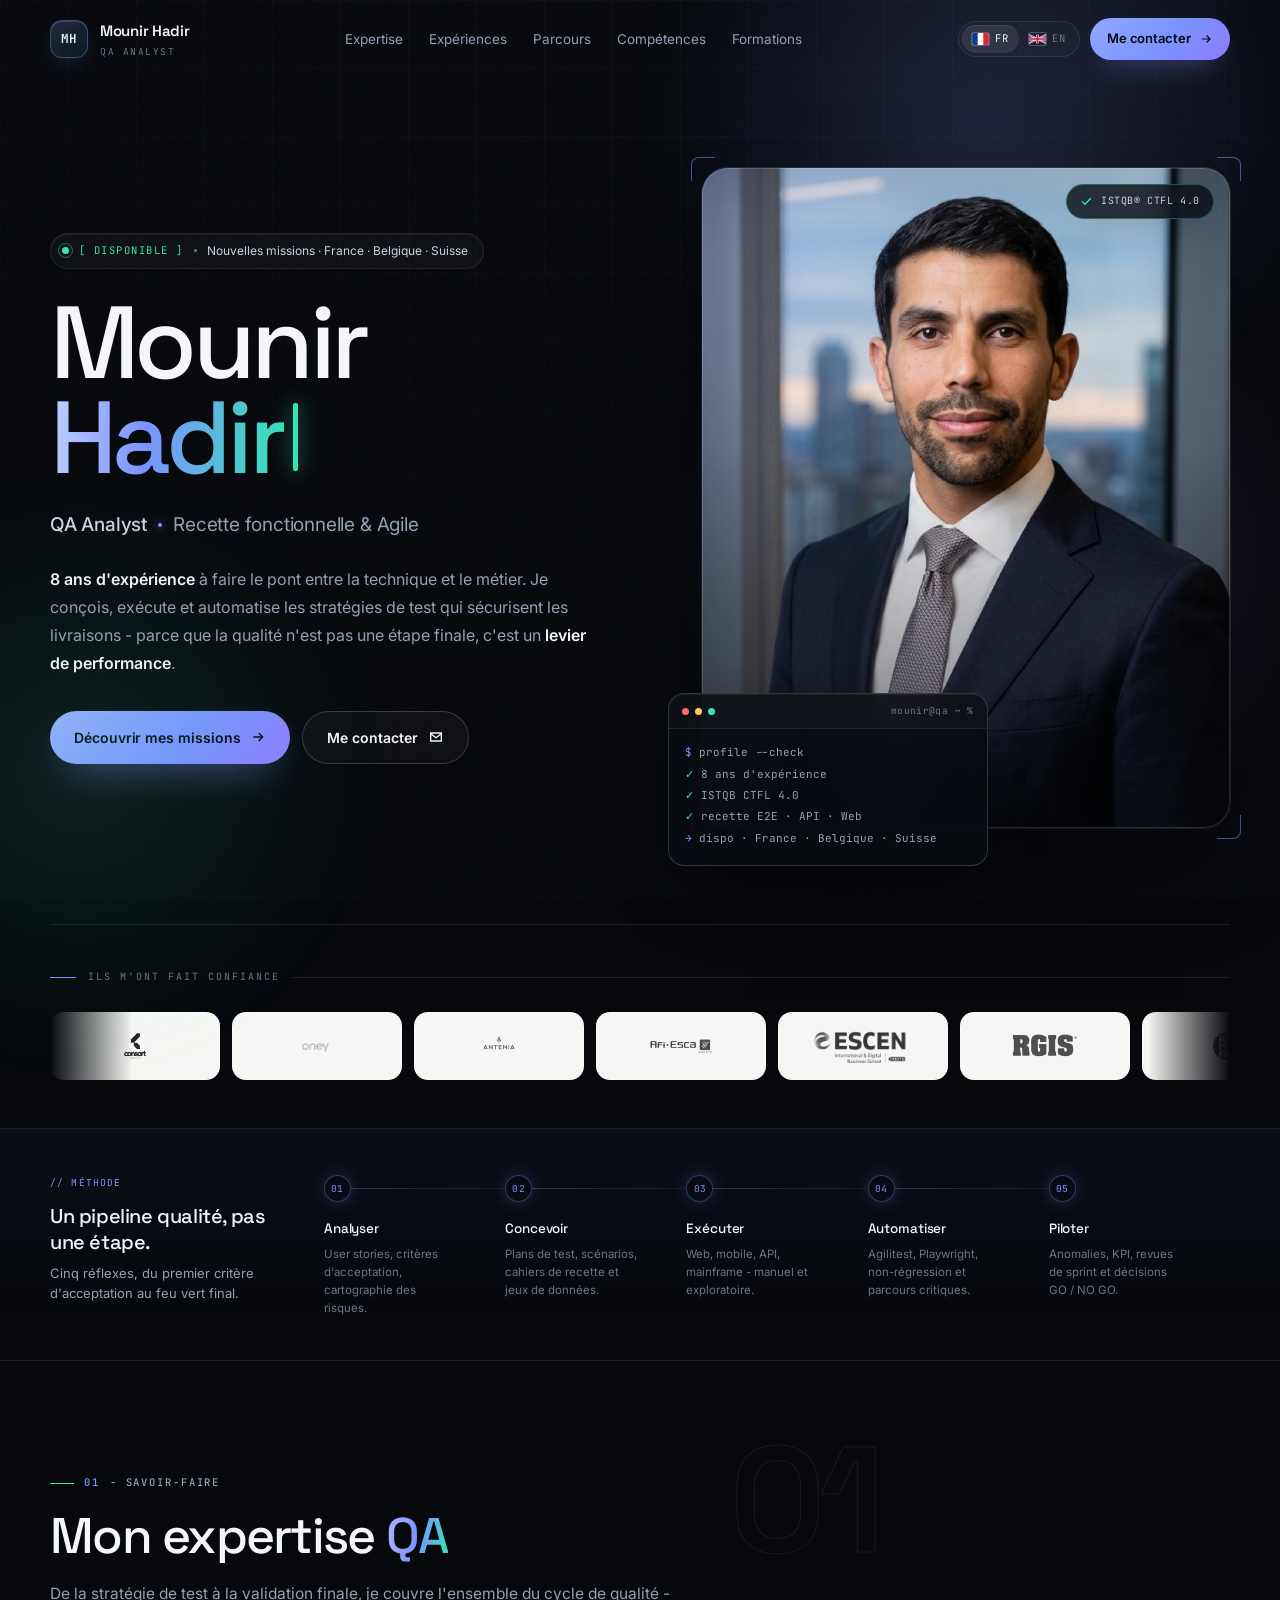
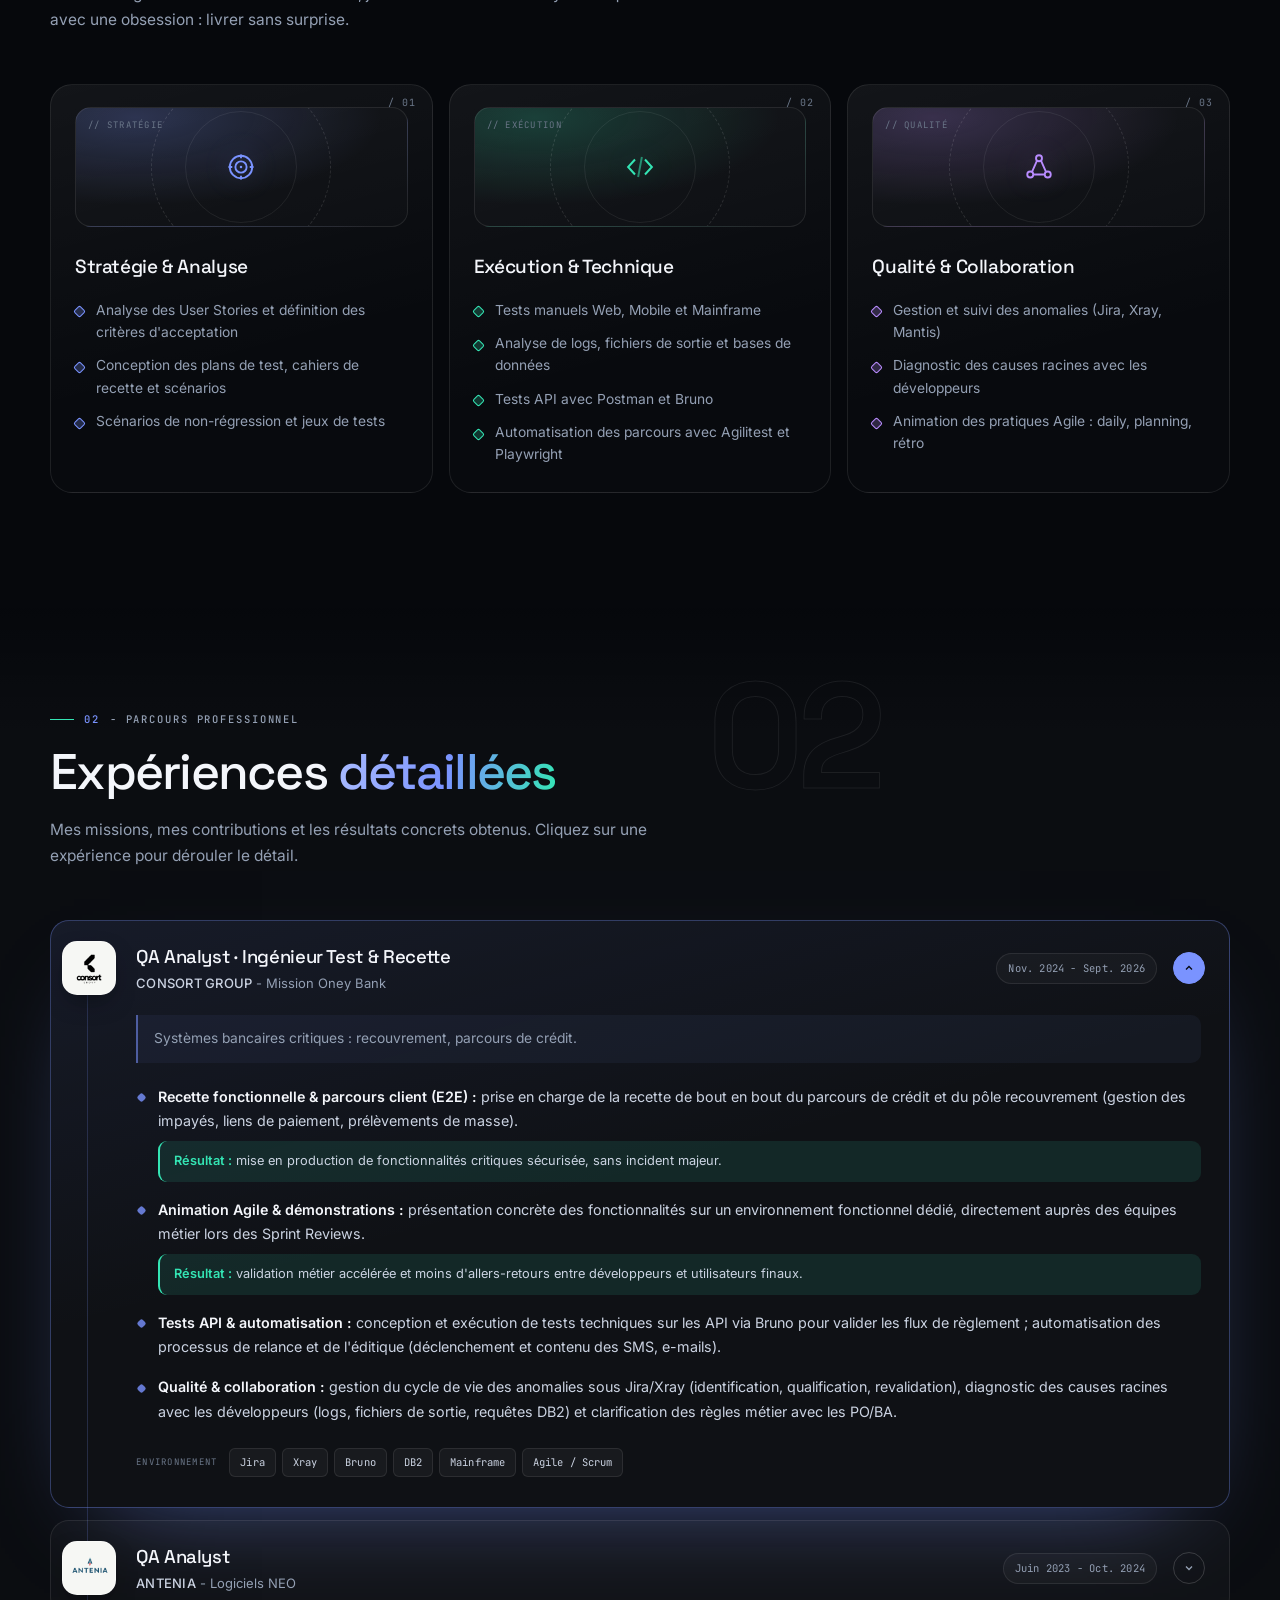
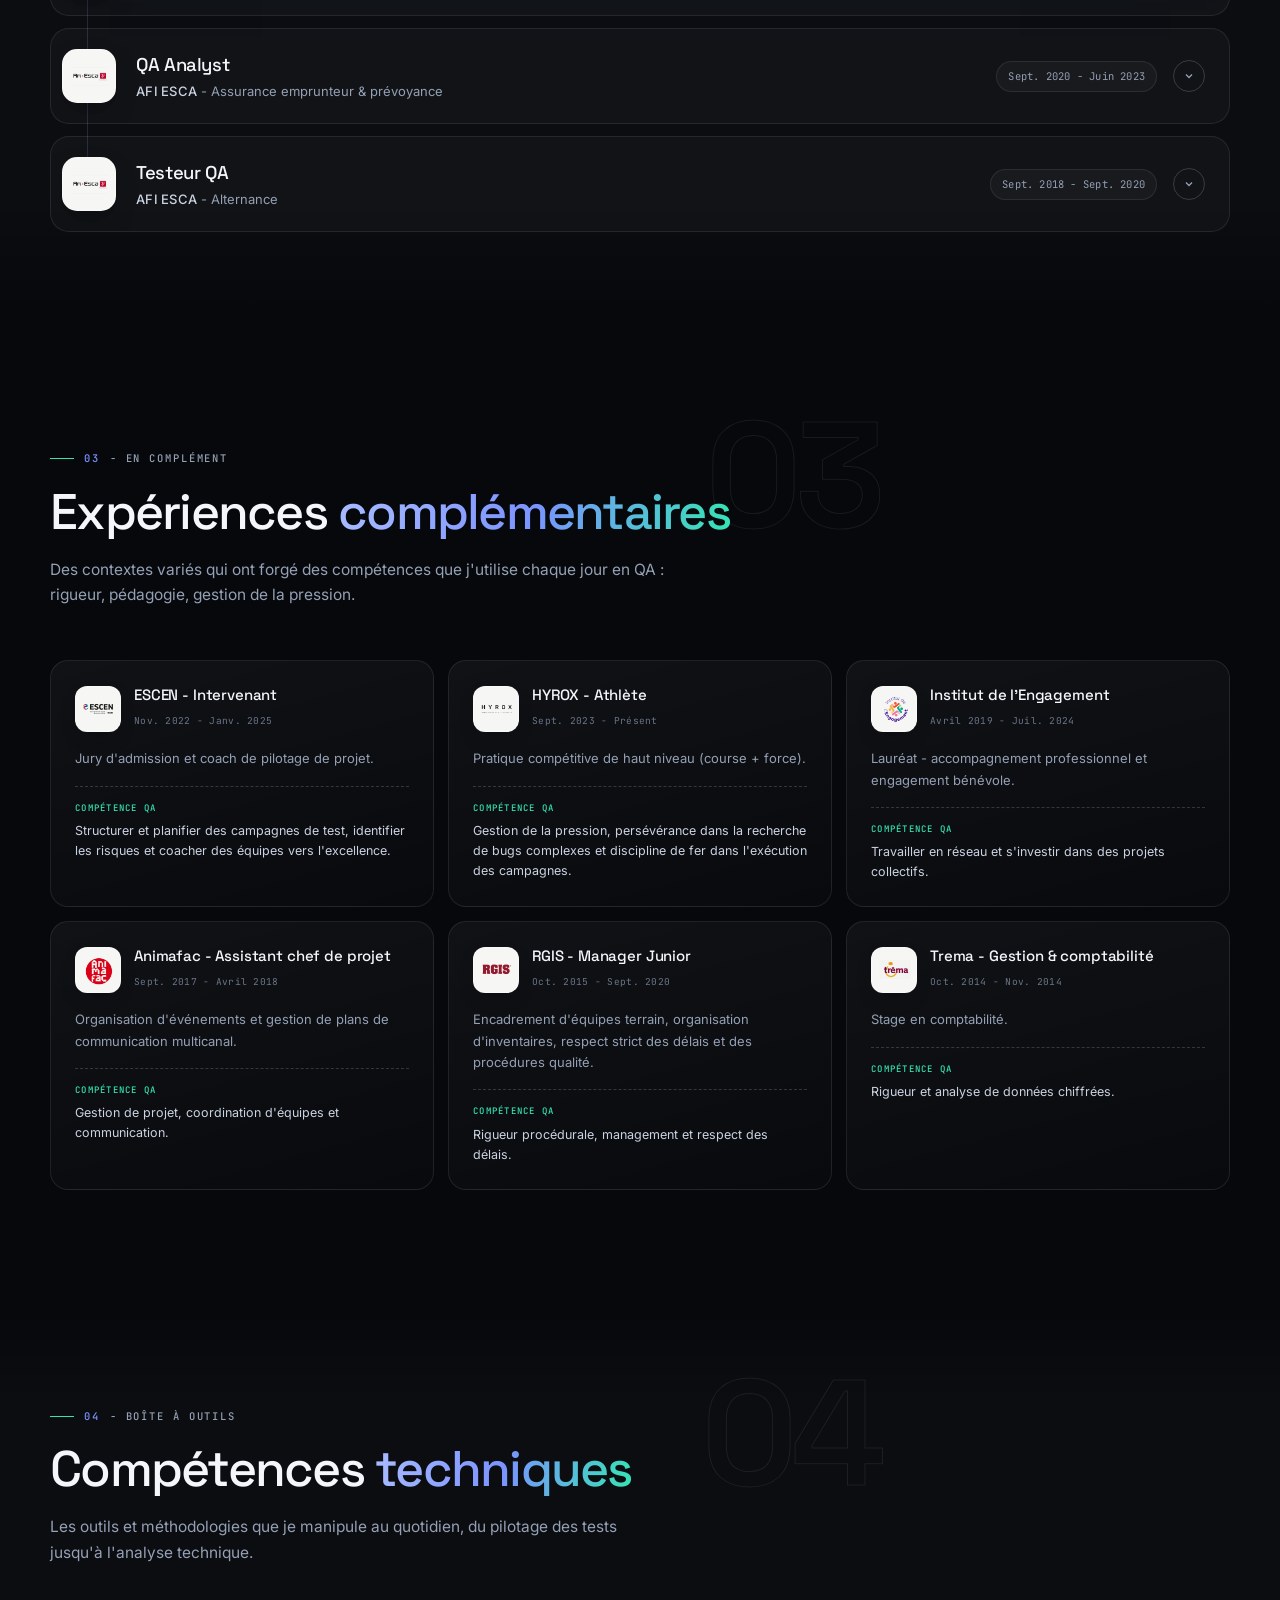
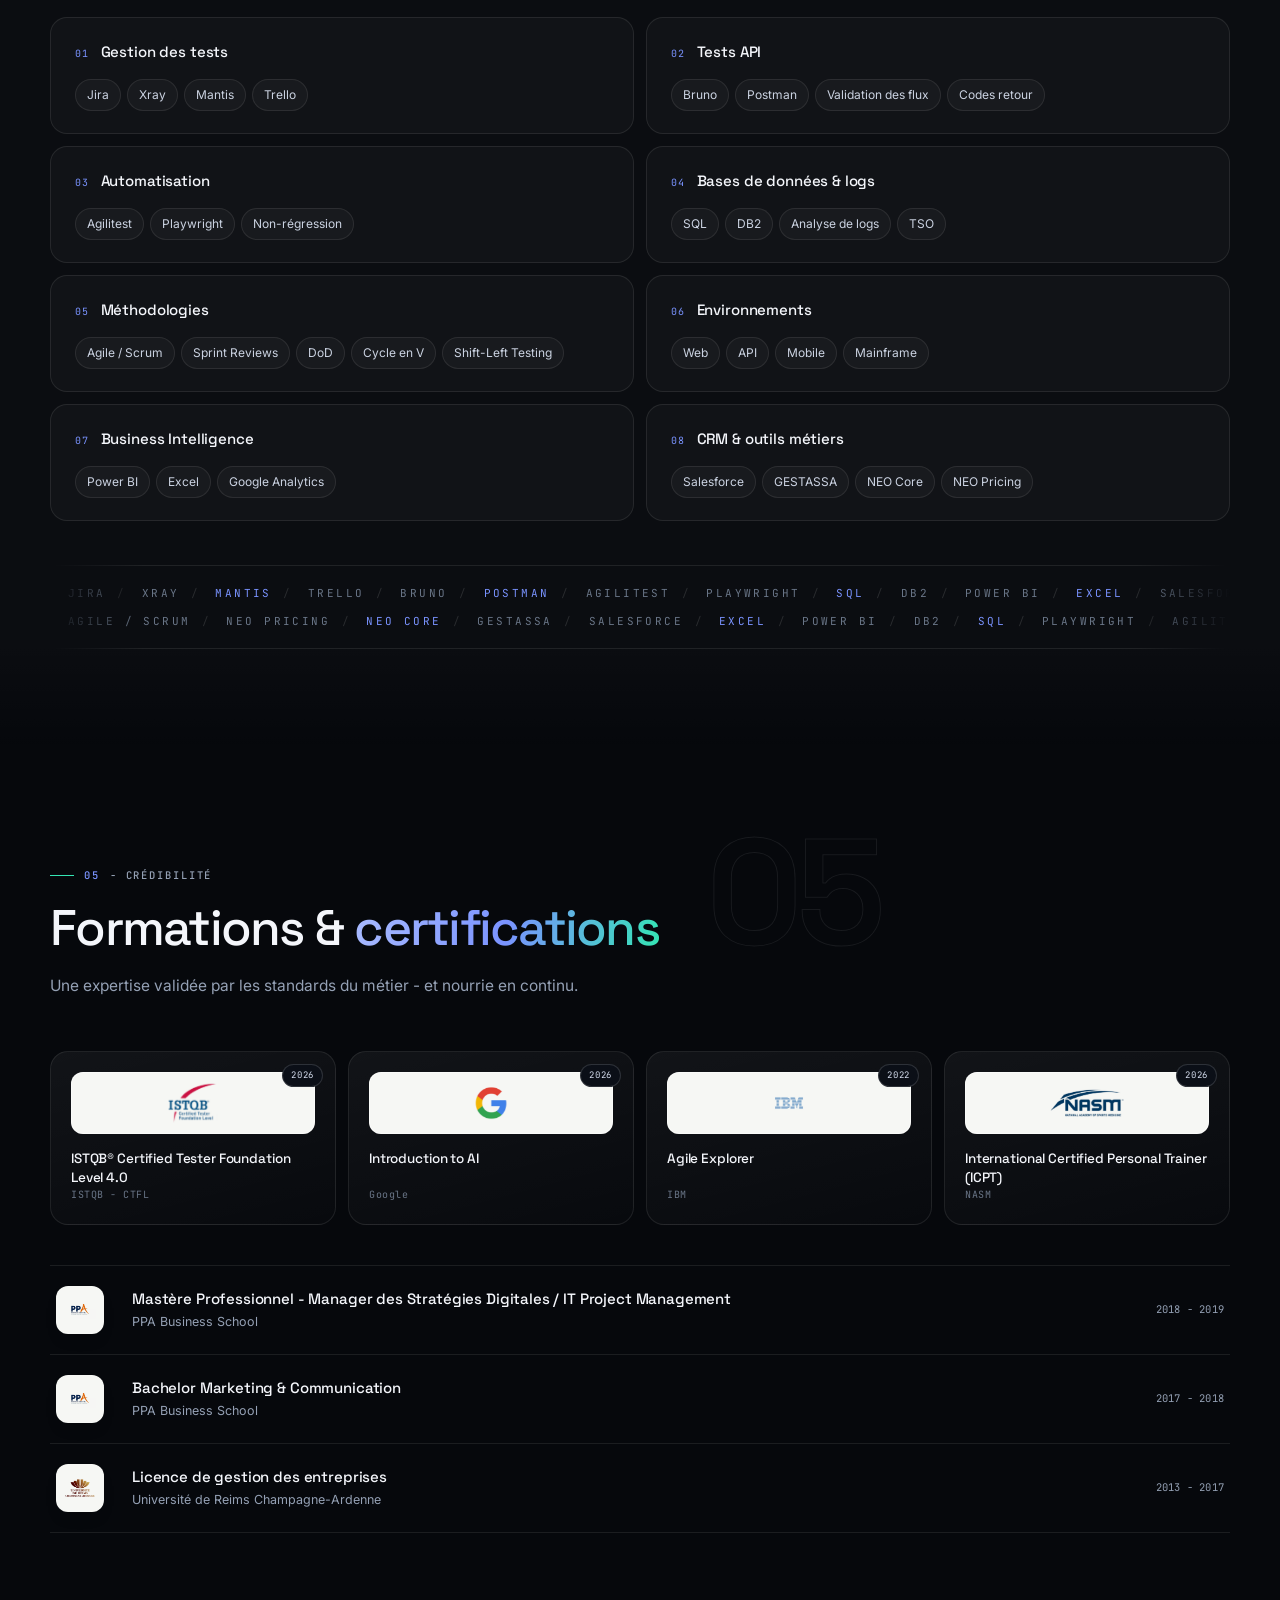
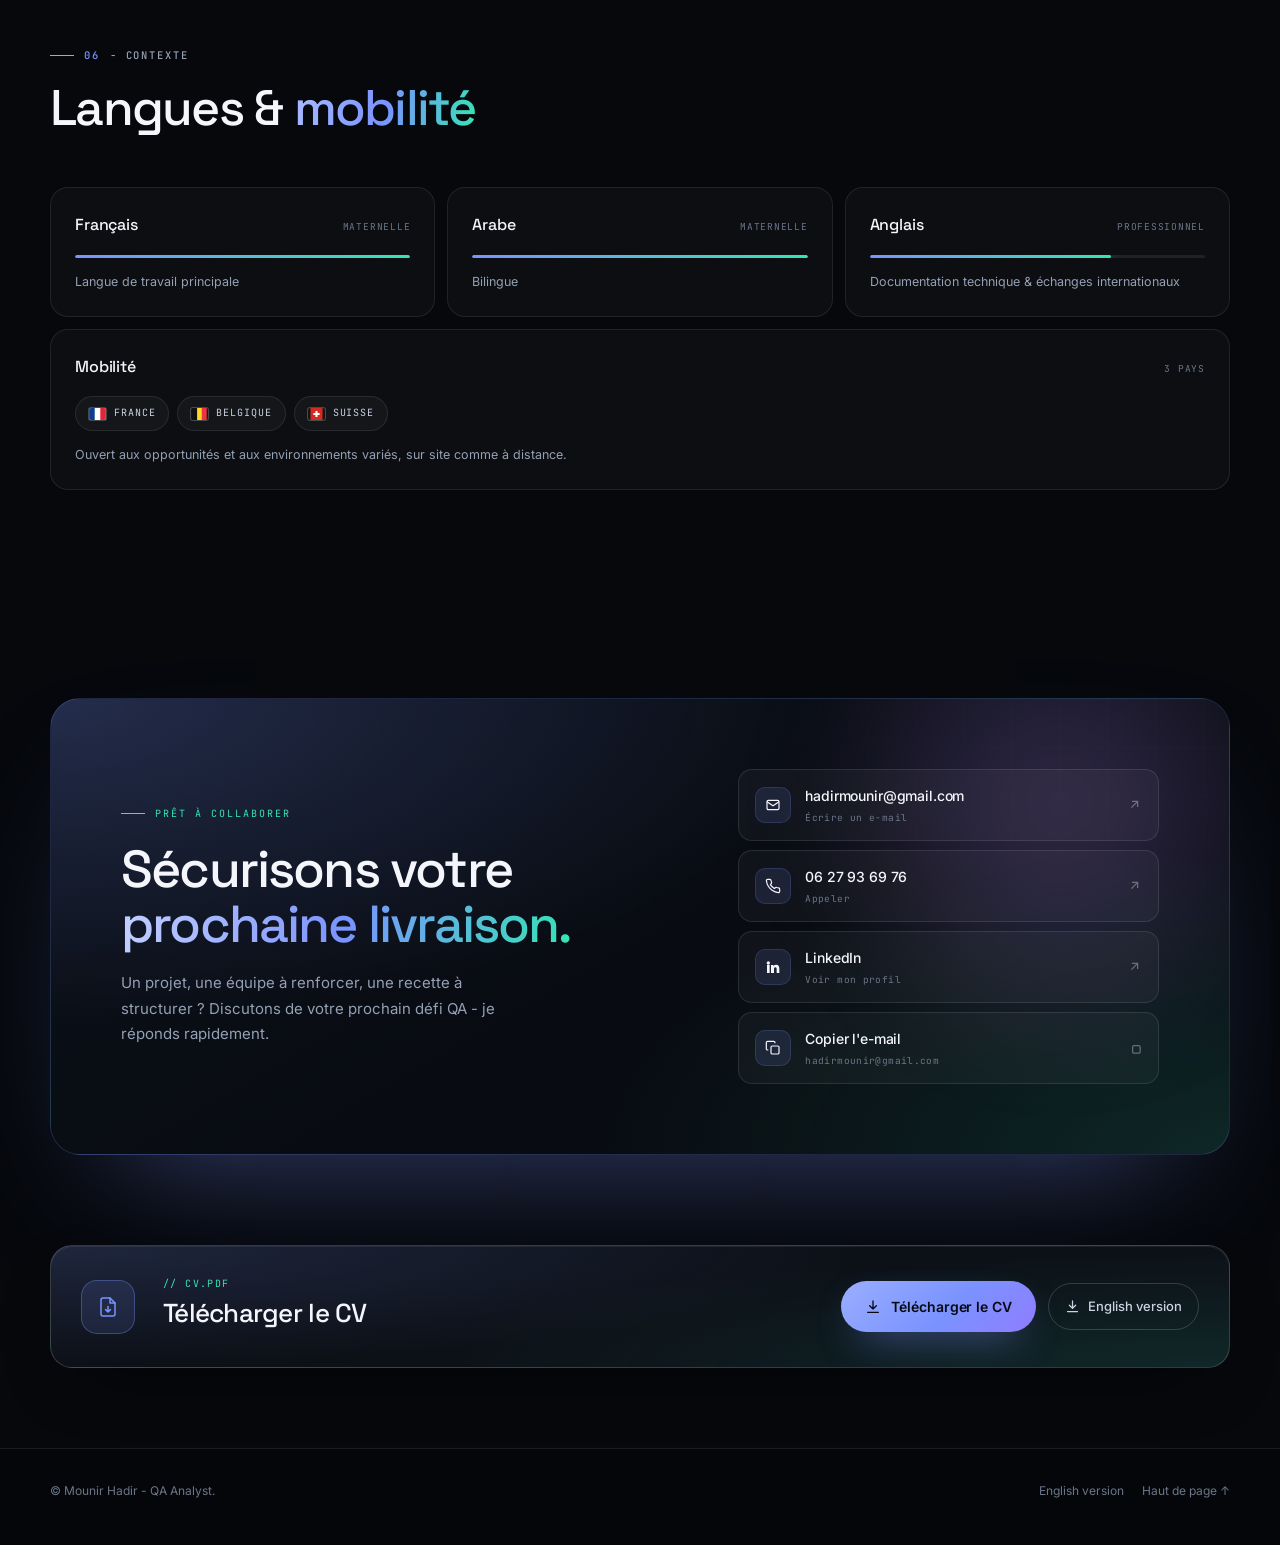
==== index.html @ d394bd31 "Update index.html" ====
<!DOCTYPE html>
<html lang="fr">
<head>
<meta charset="UTF-8">
<meta name="viewport" content="width=device-width, initial-scale=1">
<title>Mounir Hadir - QA Analyst | Recette fonctionnelle &amp; Agile</title>
<meta name="description" content="Mounir Hadir, QA Analyst avec 8 ans d'expérience en recette fonctionnelle, tests API et automatisation. Assurance, banque, digitalisation. Missions, résultats et certifications.">
<meta name="author" content="Mounir Hadir">
<meta name="theme-color" content="#06080C">
<meta property="og:type" content="profile">
<meta property="og:title" content="Mounir Hadir - QA Analyst">
<meta property="og:description" content="8 ans à faire le pont entre la technique et le métier pour garantir des livraisons fiables.">
<meta property="og:image" content="mounir-web.jpg">
<meta property="og:locale" content="fr_FR">
<link rel="alternate" hreflang="fr" href="index.html">
<link rel="alternate" hreflang="en" href="en.html">
<link rel="icon" href="data:image/svg+xml,%3Csvg xmlns='http://www.w3.org/2000/svg' viewBox='0 0 64 64'%3E%3Crect width='64' height='64' rx='16' fill='%2306080C'/%3E%3Crect x='1.5' y='1.5' width='61' height='61' rx='14.5' fill='none' stroke='%237A93FF' stroke-opacity='.55'/%3E%3Ctext x='32' y='41' font-family='monospace' font-size='22' fill='%2334E5B4' text-anchor='middle'%3EMH%3C/text%3E%3C/svg%3E">
<link rel="preconnect" href="https://fonts.googleapis.com">
<link rel="preconnect" href="https://fonts.gstatic.com" crossorigin>
<link href="https://fonts.googleapis.com/css2?family=Inter:wght@400;500;600&family=JetBrains+Mono:wght@400;500&family=Space+Grotesk:wght@400;500;600;700&display=swap" rel="stylesheet">
<link rel="stylesheet" href="styles.css">
<link rel="stylesheet" href="print.css" media="print">
</head>
<body>

<a class="skip" href="#top">Aller au contenu</a>
<div class="progress" aria-hidden="true"><span id="progressBar"></span></div>

<header class="nav" id="nav">
  <div class="wrap nav-inner">
    <a href="#top" class="brand" aria-label="Mounir Hadir, accueil">
      <span class="brand-mark">MH</span>
      <span>Mounir Hadir<small>QA Analyst</small></span>
    </a>
    <nav class="nav-links" aria-label="Navigation principale">
      <a href="#expertise">Expertise</a>
      <a href="#experiences">Expériences</a>
      <a href="#complementaires">Parcours</a>
      <a href="#competences">Compétences</a>
      <a href="#formation">Formations</a>
    </nav>
    <div class="nav-right">
      <div class="lang-switch" role="group" aria-label="Langue">
        <span class="is-active" aria-current="true"><svg class="flag" viewBox="0 0 21 15" aria-hidden="true"><rect width="21" height="15" fill="#fff"/><rect width="7" height="15" fill="#0B3D91"/><rect x="14" width="7" height="15" fill="#E32636"/></svg>FR</span>
        <a href="en.html" lang="en" hreflang="en" aria-label="Voir la version anglaise"><svg class="flag" viewBox="0 0 60 30" aria-hidden="true"><rect width="60" height="30" fill="#012169"/><path d="M0 0 60 30M60 0 0 30" stroke="#fff" stroke-width="6"/><path d="M0 0 60 30M60 0 0 30" stroke="#C8102E" stroke-width="2.5"/><path d="M30 0v30M0 15h60" stroke="#fff" stroke-width="10"/><path d="M30 0v30M0 15h60" stroke="#C8102E" stroke-width="6"/></svg>EN</a>
      </div>
      <a href="#contact" class="nav-cta">
        Me contacter
        <svg viewBox="0 0 24 24" fill="none" stroke="currentColor" stroke-width="2" width="14" height="14" aria-hidden="true"><path d="M5 12h14M13 6l6 6-6 6"/></svg>
      </a>
      <button class="burger" id="burger" aria-label="Ouvrir le menu" aria-expanded="false" aria-controls="mobileMenu">
        <span></span><span></span><span></span>
      </button>
    </div>
  </div>
</header>

<div class="mobile-menu" id="mobileMenu" aria-hidden="true">
  <a href="#expertise"><i>01</i>Expertise</a>
  <a href="#experiences"><i>02</i>Expériences</a>
  <a href="#complementaires"><i>03</i>Parcours</a>
  <a href="#competences"><i>04</i>Compétences</a>
  <a href="#formation"><i>05</i>Formations</a>
  <a href="#contact"><i>06</i>Contact</a>
  <div class="mm-lang">
    <a class="is-active" href="index.html" aria-current="page"><svg class="flag" viewBox="0 0 21 15" aria-hidden="true"><rect width="21" height="15" fill="#fff"/><rect width="7" height="15" fill="#0B3D91"/><rect x="14" width="7" height="15" fill="#E32636"/></svg>FR</a>
    <a href="en.html" lang="en"><svg class="flag" viewBox="0 0 60 30" aria-hidden="true"><rect width="60" height="30" fill="#012169"/><path d="M0 0 60 30M60 0 0 30" stroke="#fff" stroke-width="6"/><path d="M0 0 60 30M60 0 0 30" stroke="#C8102E" stroke-width="2.5"/><path d="M30 0v30M0 15h60" stroke="#fff" stroke-width="10"/><path d="M30 0v30M0 15h60" stroke="#C8102E" stroke-width="6"/></svg>EN</a>
  </div>
</div>

<main id="top">

  <!-- ================= HERO ================= -->
  <section class="hero" aria-labelledby="heroTitle">
    <div class="wrap">
      <div class="hero-grid">
        <div class="hero-copy">
          <span class="eyebrow reveal"><span class="dot"></span><span class="mono">[ Disponible ]</span><span class="sep-dot"></span><span class="eb-loc">Nouvelles missions · France · Belgique · Suisse</span></span>
          <h1 class="hero-title reveal" id="heroTitle" data-d="1">Mounir<br><span class="grad">Hadir</span><span class="caret" aria-hidden="true"></span></h1>
          <p class="hero-role reveal" data-d="2">
            QA Analyst
            <span class="sep"></span>
            <span class="muted">Recette fonctionnelle &amp; Agile</span>
          </p>
          <p class="hero-lead reveal" data-d="3">
            <strong>8 ans d'expérience</strong> à faire le pont entre la technique et le métier.
            Je conçois, exécute et automatise les stratégies de test qui sécurisent les livraisons -
            parce que la qualité n'est pas une étape finale, c'est un <strong>levier de performance</strong>.
          </p>
          <p class="cv-contact">
            <a class="cv-strong" href="mailto:hadirmounir@gmail.com">hadirmounir@gmail.com</a>
            <a href="tel:+33627936976">06 27 93 69 76</a>
            <a href="https://www.linkedin.com/in/hadirmounir">linkedin.com/in/hadirmounir</a>
            <span>France - Belgique - Suisse</span>
          </p>
          <div class="hero-actions reveal" data-d="4">
            <a href="#experiences" class="btn btn-primary">
              Découvrir mes missions
              <svg viewBox="0 0 24 24" fill="none" stroke="currentColor" stroke-width="2" aria-hidden="true"><path d="M5 12h14M13 6l6 6-6 6"/></svg>
            </a>
            <a href="#contact" class="btn btn-ghost">
              Me contacter
              <svg viewBox="0 0 24 24" fill="none" stroke="currentColor" stroke-width="2" aria-hidden="true"><path d="M4 6h16v12H4z"/><path d="m4 7 8 6 8-6"/></svg>
            </a>
          </div>
        </div>

        <div class="hero-visual reveal" data-d="2">
          <div class="portrait">
            <span class="hud tl" aria-hidden="true"></span>
            <span class="hud tr" aria-hidden="true"></span>
            <span class="hud bl" aria-hidden="true"></span>
            <span class="hud br" aria-hidden="true"></span>
            <div class="portrait-frame" id="tilt">
              <img src="mounir-web.jpg" alt="Portrait de Mounir Hadir" width="800" height="1000">
            </div>
            <div class="hud-badge">
              <svg viewBox="0 0 24 24" fill="none" stroke="currentColor" stroke-width="2.4" aria-hidden="true"><path d="M20 6 9 17l-5-5"/></svg>
              ISTQB® CTFL 4.0
            </div>
            <div class="terminal" aria-hidden="true">
              <div class="terminal-bar"><i></i><i></i><i></i><code>mounir@qa ~ %</code></div>
              <pre><span class="t-p">$</span> profile --check
<span class="t-ok">✓</span> 8 ans d'expérience
<span class="t-ok">✓</span> ISTQB CTFL 4.0
<span class="t-ok">✓</span> recette E2E · API · Web
<span class="t-p">→</span> dispo · France · Belgique · Suisse</pre>
            </div>
          </div>
        </div>
      </div>
    </div>

    <!-- Confiance -->
    <div class="wrap trust">
      <p class="trust-label">Ils m'ont fait confiance</p>
      <div class="marquee" aria-label="Logos des entreprises et des structures qui m'ont fait confiance">
        <div class="marquee-track" id="track1"></div>
      </div>
    </div>
  </section>

  <!-- ================= PIPELINE ================= -->
  <section class="flow" aria-labelledby="flowTitle">
    <div class="wrap flow-inner">
      <div class="flow-head">
        <span class="mono">// Méthode</span>
        <h2 id="flowTitle">Un pipeline qualité, pas une étape.</h2>
        <p>Cinq réflexes, du premier critère d'acceptation au feu vert final.</p>
      </div>
      <ol class="pipeline">
        <li>
          <span class="n">01</span>
          <h3>Analyser</h3>
          <p>User stories, critères d'acceptation, cartographie des risques.</p>
        </li>
        <li>
          <span class="n">02</span>
          <h3>Concevoir</h3>
          <p>Plans de test, scénarios, cahiers de recette et jeux de données.</p>
        </li>
        <li>
          <span class="n">03</span>
          <h3>Exécuter</h3>
          <p>Web, mobile, API, mainframe - manuel et exploratoire.</p>
        </li>
        <li>
          <span class="n">04</span>
          <h3>Automatiser</h3>
          <p>Agilitest, Playwright, non-régression et parcours critiques.</p>
        </li>
        <li>
          <span class="n">05</span>
          <h3>Piloter</h3>
          <p>Anomalies, KPI, revues de sprint et décisions GO / NO GO.</p>
        </li>
      </ol>
    </div>
  </section>

  <!-- ================= EXPERTISE ================= -->
  <section id="expertise" aria-labelledby="expertiseTitle">
    <div class="wrap">
      <div class="sec-head">
        <span class="sec-ghost" aria-hidden="true">01</span>
        <span class="sec-label reveal"><b>01</b> - Savoir-faire</span>
        <h2 class="sec-title reveal" id="expertiseTitle" data-d="1">Mon expertise <em>QA</em></h2>
        <p class="sec-sub reveal" data-d="2">De la stratégie de test à la validation finale, je couvre l'ensemble du cycle de qualité - avec une obsession : livrer sans surprise.</p>
      </div>

      <div class="exp-grid">
        <article class="exp-card reveal" style="--c:#7A93FF;--c-soft:rgba(122,147,255,.24)">
          <span class="exp-num">/ 01</span>
          <div class="exp-visual">
            <span class="vis-label">// stratégie</span>
            <svg viewBox="0 0 24 24" fill="none" stroke="currentColor" stroke-width="1.5" aria-hidden="true">
              <circle cx="12" cy="12" r="9"/><circle cx="12" cy="12" r="4.5"/><path d="M12 2v3M12 19v3M2 12h3M19 12h3"/><circle cx="12" cy="12" r="1" fill="currentColor" stroke="none"/>
            </svg>
          </div>
          <h3>Stratégie &amp; Analyse</h3>
          <ul>
            <li>Analyse des User Stories et définition des critères d'acceptation</li>
            <li>Conception des plans de test, cahiers de recette et scénarios</li>
            <li>Scénarios de non-régression et jeux de tests</li>
          </ul>
        </article>

        <article class="exp-card reveal" data-d="1" style="--c:#34E5B4;--c-soft:rgba(52,229,180,.2)">
          <span class="exp-num">/ 02</span>
          <div class="exp-visual">
            <span class="vis-label">// exécution</span>
            <svg viewBox="0 0 24 24" fill="none" stroke="currentColor" stroke-width="1.6" aria-hidden="true">
              <path d="m8 6-5.5 6L8 18M16 6l5.5 6L16 18"/><path d="m13.5 4-3 16" opacity=".55"/>
            </svg>
          </div>
          <h3>Exécution &amp; Technique</h3>
          <ul>
            <li>Tests manuels Web, Mobile et Mainframe</li>
            <li>Analyse de logs, fichiers de sortie et bases de données</li>
            <li>Tests API avec Postman et Bruno</li>
            <li>Automatisation des parcours avec Agilitest et Playwright</li>
          </ul>
        </article>

        <article class="exp-card reveal" data-d="2" style="--c:#B98CFF;--c-soft:rgba(185,140,255,.22)">
          <span class="exp-num">/ 03</span>
          <div class="exp-visual">
            <span class="vis-label">// qualité</span>
            <svg viewBox="0 0 24 24" fill="none" stroke="currentColor" stroke-width="1.5" aria-hidden="true">
              <circle cx="12" cy="5" r="2.4"/><circle cx="5" cy="18" r="2.4"/><circle cx="19" cy="18" r="2.4"/>
              <path d="M10.4 6.9 6.5 15.7M13.6 6.9l3.9 8.8M7.4 18h9.2"/>
            </svg>
          </div>
          <h3>Qualité &amp; Collaboration</h3>
          <ul>
            <li>Gestion et suivi des anomalies (Jira, Xray, Mantis)</li>
            <li>Diagnostic des causes racines avec les développeurs</li>
            <li>Animation des pratiques Agile : daily, planning, rétro</li>
          </ul>
        </article>
      </div>
    </div>
  </section>

  <!-- ================= EXPERIENCES ================= -->
  <section id="experiences" class="alt" aria-labelledby="xpTitle">
    <div class="wrap">
      <div class="sec-head">
        <span class="sec-ghost" aria-hidden="true">02</span>
        <span class="sec-label reveal"><b>02</b> - Parcours professionnel</span>
        <h2 class="sec-title reveal" id="xpTitle" data-d="1">Expériences <em>détaillées</em></h2>
        <p class="sec-sub reveal" data-d="2">Mes missions, mes contributions et les résultats concrets obtenus. Cliquez sur une expérience pour dérouler le détail.</p>
      </div>

      <div class="xp-list">

        <article class="xp reveal" data-open="true">
          <button class="xp-head" aria-expanded="true">
            <span class="xp-logo"><img src="consort.png" alt="Logo Consort Group" loading="lazy"></span>
            <span class="xp-id"><span class="xp-role">QA Analyst · Ingénieur Test &amp; Recette</span><span class="xp-sub"><span class="co">CONSORT GROUP</span> - Mission Oney Bank</span><span class="xp-date-m">Nov. 2024 - Sept. 2026</span></span>
            <span class="xp-meta">
              <span class="xp-date">Nov. 2024 - Sept. 2026</span>
              <span class="xp-chev"><svg viewBox="0 0 24 24" fill="none" stroke="currentColor" stroke-width="2.6" aria-hidden="true"><path d="m6 9 6 6 6-6"/></svg></span>
            </span>
          </button>
          <div class="xp-body">
            <div class="xp-inner">
              <div class="xp-content">
                <p class="xp-intro">Systèmes bancaires critiques : recouvrement, parcours de crédit.</p>
                <ul class="xp-bullets">
                  <li><strong>Recette fonctionnelle &amp; parcours client (E2E) :</strong> prise en charge de la recette de bout en bout du parcours de crédit et du pôle recouvrement (gestion des impayés, liens de paiement, prélèvements de masse).
                    <span class="res"><b>Résultat :</b> mise en production de fonctionnalités critiques sécurisée, sans incident majeur.</span>
                  </li>
                  <li><strong>Animation Agile &amp; démonstrations :</strong> présentation concrète des fonctionnalités sur un environnement fonctionnel dédié, directement auprès des équipes métier lors des Sprint Reviews.
                    <span class="res"><b>Résultat :</b> validation métier accélérée et moins d'allers-retours entre développeurs et utilisateurs finaux.</span>
                  </li>
                  <li><strong>Tests API &amp; automatisation :</strong> conception et exécution de tests techniques sur les API via Bruno pour valider les flux de règlement ; automatisation des processus de relance et de l'éditique (déclenchement et contenu des SMS, e-mails).</li>
                  <li><strong>Qualité &amp; collaboration :</strong> gestion du cycle de vie des anomalies sous Jira/Xray (identification, qualification, revalidation), diagnostic des causes racines avec les développeurs (logs, fichiers de sortie, requêtes DB2) et clarification des règles métier avec les PO/BA.</li>
                </ul>
                <div class="env">
                  <span class="env-label">Environnement</span>
                  <span class="tag">Jira</span><span class="tag">Xray</span><span class="tag">Bruno</span>
                  <span class="tag">DB2</span><span class="tag">Mainframe</span><span class="tag">Agile / Scrum</span>
                </div>
              </div>
            </div>
          </div>
        </article>

        <article class="xp reveal">
          <button class="xp-head" aria-expanded="false">
            <span class="xp-logo"><img src="antenia.png" alt="Logo Antenia" loading="lazy"></span>
            <span class="xp-id"><span class="xp-role">QA Analyst</span><span class="xp-sub"><span class="co">ANTENIA</span> - Logiciels NEO</span><span class="xp-date-m">Juin 2023 - Oct. 2024</span></span>
            <span class="xp-meta">
              <span class="xp-date">Juin 2023 - Oct. 2024</span>
              <span class="xp-chev"><svg viewBox="0 0 24 24" fill="none" stroke="currentColor" stroke-width="2.6" aria-hidden="true"><path d="m6 9 6 6 6-6"/></svg></span>
            </span>
          </button>
          <div class="xp-body">
            <div class="xp-inner">
              <div class="xp-content">
                <p class="xp-intro">Éditeur français de logiciels d'assurance (IARD, Santé, Prévoyance) depuis 1986. Qualité de la suite NEO (Core, Pricing, Partner, Selfcare) pour de grands comptes comme GENERALI et SWISSLIFE.</p>
                <ul class="xp-bullets">
                  <li><strong>Paramétrage &amp; migration des données</strong> (GENERALI, SWISSLIFE) : paramétrage des produits de mutuelle et de prévoyance, migration des données vers NEO Core - le back-office de gestion des contrats et sinistres - validée étape par étape par des tests de gestion de contrats.
                    <span class="res"><b>Résultat :</b> migration fiabilisée pour deux acteurs majeurs de l'assurance, avec continuité de service et conformité réglementaire.</span>
                  </li>
                  <li><strong>Tests de tarification (NEO Pricing) :</strong> validation du moteur de tarification, des grilles tarifaires, des critères de calcul des primes et des règles de gestion transverses ; vérification de la diffusion des tarifs via API vers les partenaires (extranets, comparateurs).</li>
                  <li><strong>Validation de l'écosystème digital :</strong> parcours de vente en ligne sur NEO Partner (extranet sécurisé pour les courtiers) et fonctionnalités de NEO Selfcare (portail client en autonomie).</li>
                  <li><strong>Automatisation &amp; API :</strong> scénarios de test répétitifs mis en œuvre via Agilitest pour sécuriser les livraisons ; vérification des grilles tarifaires et du paramétrage client avec Postman.</li>
                </ul>
                <div class="env">
                  <span class="env-label">Environnement</span>
                  <span class="tag">Agilitest</span><span class="tag">Postman</span><span class="tag">Jira</span>
                  <span class="tag">Mantis</span><span class="tag">NEO Core</span><span class="tag">NEO Pricing</span>
                  <span class="tag">NEO Partner</span><span class="tag">NEO Selfcare</span>
                </div>
              </div>
            </div>
          </div>
        </article>

        <article class="xp reveal">
          <button class="xp-head" aria-expanded="false">
            <span class="xp-logo"><img src="afiesca.png" alt="Logo AFI ESCA" loading="lazy"></span>
            <span class="xp-id"><span class="xp-role">QA Analyst</span><span class="xp-sub"><span class="co">AFI ESCA</span> - Assurance emprunteur &amp; prévoyance</span><span class="xp-date-m">Sept. 2020 - Juin 2023</span></span>
            <span class="xp-meta">
              <span class="xp-date">Sept. 2020 - Juin 2023</span>
              <span class="xp-chev"><svg viewBox="0 0 24 24" fill="none" stroke="currentColor" stroke-width="2.6" aria-hidden="true"><path d="m6 9 6 6 6-6"/></svg></span>
            </span>
          </button>
          <div class="xp-body">
            <div class="xp-inner">
              <div class="xp-content">
                <p class="xp-intro">Compagnie d'assurance familiale spécialisée dans l'assurance emprunteur et la prévoyance. Contribution à la digitalisation de la souscription et à la transition méthodologique vers l'Agile.</p>
                <ul class="xp-bullets">
                  <li><strong>Digitalisation &amp; parcours client :</strong> recette des parcours de souscription électronique (Web et API) et du back-office métier GESTASSA.
                    <span class="res"><b>Résultat :</b> mise en production sécurisée des parcours digitaux pour les courtiers et les assurés.</span>
                  </li>
                  <li><strong>Transition Agile / Scrum :</strong> accompagnement de l'équipe du Cycle en V vers Agile/Scrum, participation active aux cérémonies et intégration de la qualité dès la conception (Shift-Left Testing).</li>
                  <li><strong>Tests API &amp; tarification :</strong> vérification du moteur de tarification via les API et contrôle des résultats côté simulateur des courtiers partenaires, pour garantir l'exactitude des données affichées aux clients.</li>
                  <li><strong>KPI &amp; reporting :</strong> élaboration et suivi des indicateurs de performance (taux de souscription électronique vs papier, taux de transformation) pour mesurer l'impact de la digitalisation.</li>
                  <li><strong>Qualité &amp; documentation :</strong> traçabilité des exigences, documentation des résultats de test et gestion des anomalies jusqu'à leur résolution.</li>
                </ul>
                <div class="env">
                  <span class="env-label">Environnement</span>
                  <span class="tag">Web</span><span class="tag">API</span><span class="tag">GESTASSA</span>
                  <span class="tag">Agile / Scrum</span><span class="tag">Cycle en V</span>
                </div>
              </div>
            </div>
          </div>
        </article>

        <article class="xp reveal">
          <button class="xp-head" aria-expanded="false">
            <span class="xp-logo"><img src="afiesca.png" alt="Logo AFI ESCA" loading="lazy"></span>
            <span class="xp-id"><span class="xp-role">Testeur QA</span><span class="xp-sub"><span class="co">AFI ESCA</span> - Alternance</span><span class="xp-date-m">Sept. 2018 - Sept. 2020</span></span>
            <span class="xp-meta">
              <span class="xp-date">Sept. 2018 - Sept. 2020</span>
              <span class="xp-chev"><svg viewBox="0 0 24 24" fill="none" stroke="currentColor" stroke-width="2.6" aria-hidden="true"><path d="m6 9 6 6 6-6"/></svg></span>
            </span>
          </button>
          <div class="xp-body">
            <div class="xp-inner">
              <div class="xp-content">
                <p class="xp-intro">Débuts en alternance sur la digitalisation des procédures de souscription, en méthodologie Cycle en V.</p>
                <ul class="xp-bullets">
                  <li><strong>Tests fonctionnels :</strong> validation des parcours de souscription électronique (assurance emprunteur, prévoyance) sur les interfaces Web, API et le back-office GESTASSA.</li>
                  <li><strong>Qualité &amp; CRM :</strong> identification et suivi des anomalies via Trello ; collaboration avec les équipes CRM pour assurer la cohérence entre les exigences clients et le comportement applicatif.</li>
                </ul>
                <div class="env">
                  <span class="env-label">Environnement</span>
                  <span class="tag">Web</span><span class="tag">API</span><span class="tag">GESTASSA</span>
                  <span class="tag">Trello</span><span class="tag">Cycle en V</span>
                </div>
              </div>
            </div>
          </div>
        </article>

      </div>
    </div>
  </section>

  <!-- ================= AUTRES EXPERIENCES ================= -->
  <section id="complementaires" aria-labelledby="otherTitle">
    <div class="wrap">
      <div class="sec-head">
        <span class="sec-ghost" aria-hidden="true">03</span>
        <span class="sec-label reveal"><b>03</b> - En complément</span>
        <h2 class="sec-title reveal" id="otherTitle" data-d="1">Expériences <em>complémentaires</em></h2>
        <p class="sec-sub reveal" data-d="2">Des contextes variés qui ont forgé des compétences que j'utilise chaque jour en QA : rigueur, pédagogie, gestion de la pression.</p>
      </div>

      <div class="other-grid">
        <article class="other-card reveal">
          <div class="other-top">
            <span class="other-logo"><img src="escen.png" alt="Logo ESCEN" loading="lazy"></span>
            <div><h3>ESCEN - Intervenant</h3><span>Nov. 2022 - Janv. 2025</span></div>
          </div>
          <p>Jury d'admission et coach de pilotage de projet.</p>
          <div class="qa"><b>Compétence QA</b>Structurer et planifier des campagnes de test, identifier les risques et coacher des équipes vers l'excellence.</div>
        </article>

        <article class="other-card reveal" data-d="1">
          <div class="other-top">
            <span class="other-logo"><img src="hyrox.png" alt="Logo HYROX" loading="lazy"></span>
            <div><h3>HYROX - Athlète</h3><span>Sept. 2023 - Présent</span></div>
          </div>
          <p>Pratique compétitive de haut niveau (course + force).</p>
          <div class="qa"><b>Compétence QA</b>Gestion de la pression, persévérance dans la recherche de bugs complexes et discipline de fer dans l'exécution des campagnes.</div>
        </article>

        <article class="other-card reveal" data-d="2">
          <div class="other-top">
            <span class="other-logo"><img src="ie.png" alt="Logo Institut de l'Engagement" loading="lazy"></span>
            <div><h3>Institut de l'Engagement</h3><span>Avril 2019 - Juil. 2024</span></div>
          </div>
          <p>Lauréat - accompagnement professionnel et engagement bénévole.</p>
          <div class="qa"><b>Compétence QA</b>Travailler en réseau et s'investir dans des projets collectifs.</div>
        </article>

        <article class="other-card reveal">
          <div class="other-top">
            <span class="other-logo"><img src="animafac.png" alt="Logo Animafac" loading="lazy"></span>
            <div><h3>Animafac - Assistant chef de projet</h3><span>Sept. 2017 - Avril 2018</span></div>
          </div>
          <p>Organisation d'événements et gestion de plans de communication multicanal.</p>
          <div class="qa"><b>Compétence QA</b>Gestion de projet, coordination d'équipes et communication.</div>
        </article>

        <article class="other-card reveal" data-d="1">
          <div class="other-top">
            <span class="other-logo"><img src="rgis.png" alt="Logo RGIS" loading="lazy"></span>
            <div><h3>RGIS - Manager Junior</h3><span>Oct. 2015 - Sept. 2020</span></div>
          </div>
          <p>Encadrement d'équipes terrain, organisation d'inventaires, respect strict des délais et des procédures qualité.</p>
          <div class="qa"><b>Compétence QA</b>Rigueur procédurale, management et respect des délais.</div>
        </article>

        <article class="other-card reveal" data-d="2">
          <div class="other-top">
            <span class="other-logo"><img src="trema.png" alt="Logo Trema" loading="lazy"></span>
            <div><h3>Trema - Gestion &amp; comptabilité</h3><span>Oct. 2014 - Nov. 2014</span></div>
          </div>
          <p>Stage en comptabilité.</p>
          <div class="qa"><b>Compétence QA</b>Rigueur et analyse de données chiffrées.</div>
        </article>
      </div>
    </div>
  </section>

  <!-- ================= COMPETENCES ================= -->
  <section id="competences" class="alt" aria-labelledby="skillsTitle">
    <div class="wrap">
      <div class="sec-head">
        <span class="sec-ghost" aria-hidden="true">04</span>
        <span class="sec-label reveal"><b>04</b> - Boîte à outils</span>
        <h2 class="sec-title reveal" id="skillsTitle" data-d="1">Compétences <em>techniques</em></h2>
        <p class="sec-sub reveal" data-d="2">Les outils et méthodologies que je manipule au quotidien, du pilotage des tests jusqu'à l'analyse technique.</p>
      </div>

      <div class="skills-grid">
        <article class="skill reveal">
          <div class="skill-head"><span class="n">01</span><h3>Gestion des tests</h3></div>
          <div class="chips"><span class="chip">Jira</span><span class="chip">Xray</span><span class="chip">Mantis</span><span class="chip">Trello</span></div>
        </article>

        <article class="skill reveal" data-d="1">
          <div class="skill-head"><span class="n">02</span><h3>Tests API</h3></div>
          <div class="chips"><span class="chip">Bruno</span><span class="chip">Postman</span><span class="chip">Validation des flux</span><span class="chip">Codes retour</span></div>
        </article>

        <article class="skill reveal">
          <div class="skill-head"><span class="n">03</span><h3>Automatisation</h3></div>
          <div class="chips"><span class="chip">Agilitest</span><span class="chip">Playwright</span><span class="chip">Non-régression</span></div>
        </article>

        <article class="skill reveal" data-d="1">
          <div class="skill-head"><span class="n">04</span><h3>Bases de données &amp; logs</h3></div>
          <div class="chips"><span class="chip">SQL</span><span class="chip">DB2</span><span class="chip">Analyse de logs</span><span class="chip">TSO</span></div>
        </article>

        <article class="skill reveal">
          <div class="skill-head"><span class="n">05</span><h3>Méthodologies</h3></div>
          <div class="chips"><span class="chip">Agile / Scrum</span><span class="chip">Sprint Reviews</span><span class="chip">DoD</span><span class="chip">Cycle en V</span><span class="chip">Shift-Left Testing</span></div>
        </article>

        <article class="skill reveal" data-d="1">
          <div class="skill-head"><span class="n">06</span><h3>Environnements</h3></div>
          <div class="chips"><span class="chip">Web</span><span class="chip">API</span><span class="chip">Mobile</span><span class="chip">Mainframe</span></div>
        </article>

        <article class="skill reveal">
          <div class="skill-head"><span class="n">07</span><h3>Business Intelligence</h3></div>
          <div class="chips"><span class="chip">Power BI</span><span class="chip">Excel</span><span class="chip">Google Analytics</span></div>
        </article>

        <article class="skill reveal" data-d="1">
          <div class="skill-head"><span class="n">08</span><h3>CRM &amp; outils métiers</h3></div>
          <div class="chips"><span class="chip">Salesforce</span><span class="chip">GESTASSA</span><span class="chip">NEO Core</span><span class="chip">NEO Pricing</span></div>
        </article>
      </div>

      <div class="tool-marquee" id="toolBand" aria-hidden="true"></div>
    </div>
  </section>

  <!-- ================= FORMATION ================= -->
  <section id="formation" aria-labelledby="formTitle">
    <div class="wrap">
      <div class="sec-head">
        <span class="sec-ghost" aria-hidden="true">05</span>
        <span class="sec-label reveal"><b>05</b> - Crédibilité</span>
        <h2 class="sec-title reveal" id="formTitle" data-d="1">Formations &amp; <em>certifications</em></h2>
        <p class="sec-sub reveal" data-d="2">Une expertise validée par les standards du métier - et nourrie en continu.</p>
      </div>

      <div class="cert-grid">
        <article class="cert reveal">
          <span class="yr">2026</span>
          <div class="cert-logo"><img src="istqb.png" alt="Logo ISTQB" loading="lazy"></div>
          <div><h3>ISTQB® Certified Tester Foundation Level 4.0</h3><p>ISTQB - CTFL</p></div>
        </article>

        <article class="cert reveal" data-d="1">
          <span class="yr">2026</span>
          <div class="cert-logo"><img src="google.png" alt="Logo Google" loading="lazy"></div>
          <div><h3>Introduction to AI</h3><p>Google</p></div>
        </article>

        <article class="cert reveal" data-d="2">
          <span class="yr">2022</span>
          <div class="cert-logo"><img src="ibm.png" alt="Logo IBM" loading="lazy"></div>
          <div><h3>Agile Explorer</h3><p>IBM</p></div>
        </article>

        <article class="cert reveal" data-d="3">
          <span class="yr">2026</span>
          <div class="cert-logo"><img src="nasm.png" alt="Logo NASM" loading="lazy"></div>
          <div><h3>International Certified Personal Trainer (ICPT)</h3><p>NASM</p></div>
        </article>
      </div>

      <div class="diplomas">
        <article class="diploma reveal">
          <span class="diploma-logo"><img src="ppa.png" alt="Logo PPA Business School" loading="lazy"></span>
          <div>
            <h3>Mastère Professionnel - Manager des Stratégies Digitales / IT Project Management</h3>
            <p>PPA Business School</p>
          </div>
          <span class="date">2018 - 2019</span>
        </article>

        <article class="diploma reveal">
          <span class="diploma-logo"><img src="ppa.png" alt="Logo PPA Business School" loading="lazy"></span>
          <div>
            <h3>Bachelor Marketing &amp; Communication</h3>
            <p>PPA Business School</p>
          </div>
          <span class="date">2017 - 2018</span>
        </article>

        <article class="diploma reveal">
          <span class="diploma-logo"><img src="urca.png" alt="Logo Université de Reims Champagne-Ardenne" loading="lazy"></span>
          <div>
            <h3>Licence de gestion des entreprises</h3>
            <p>Université de Reims Champagne-Ardenne</p>
          </div>
          <span class="date">2013 - 2017</span>
        </article>
      </div>
    </div>
  </section>

  <!-- ================= LANGUES ================= -->
  <section aria-labelledby="langTitle" style="padding-top:0">
    <div class="wrap">
      <div class="sec-head">
        <span class="sec-label reveal"><b>06</b> - Contexte</span>
        <h2 class="sec-title reveal" id="langTitle" data-d="1">Langues &amp; <em>mobilité</em></h2>
      </div>

      <div class="lang-grid">
        <article class="lang-card reveal" style="--w:100%">
          <div class="lang-top"><h3>Français</h3><span>Maternelle</span></div>
          <div class="bar"><i></i></div>
          <p class="lang-note">Langue de travail principale</p>
        </article>
        <article class="lang-card reveal" data-d="1" style="--w:100%">
          <div class="lang-top"><h3>Arabe</h3><span>Maternelle</span></div>
          <div class="bar"><i></i></div>
          <p class="lang-note">Bilingue</p>
        </article>
        <article class="lang-card reveal" data-d="2" style="--w:72%">
          <div class="lang-top"><h3>Anglais</h3><span>Professionnel</span></div>
          <div class="bar"><i></i></div>
          <p class="lang-note">Documentation technique &amp; échanges internationaux</p>
        </article>
      </div>

      <div class="lang-grid" style="margin-top:12px;grid-template-columns:1fr">
        <article class="lang-card reveal">
          <div class="lang-top"><h3>Mobilité</h3><span>3 pays</span></div>
          <div class="mobility">
            <span class="mob"><svg class="flag" viewBox="0 0 21 15" aria-hidden="true"><rect width="21" height="15" fill="#fff"/><rect width="7" height="15" fill="#0B3D91"/><rect x="14" width="7" height="15" fill="#E32636"/></svg>France</span>
            <span class="mob"><svg class="flag" viewBox="0 0 18 15" aria-hidden="true"><rect width="6" height="15" fill="#121212"/><rect x="6" width="6" height="15" fill="#FDDA24"/><rect x="12" width="6" height="15" fill="#EF3340"/></svg>Belgique</span>
            <span class="mob"><svg class="flag" viewBox="0 0 15 15" aria-hidden="true"><rect width="15" height="15" fill="#D52B1E"/><path d="M7.5 3.6v7.8M3.6 7.5h7.8" stroke="#fff" stroke-width="2.6"/></svg>Suisse</span>
          </div>
          <p class="lang-note">Ouvert aux opportunités et aux environnements variés, sur site comme à distance.</p>
        </article>
      </div>
    </div>
  </section>

  <!-- ================= CONTACT ================= -->
  <section class="contact" id="contact" aria-labelledby="contactTitle">
    <div class="wrap">
      <div class="contact-card reveal">
        <div class="contact-content">
          <span class="contact-label">Prêt à collaborer</span>
          <h2 id="contactTitle">Sécurisons votre <em>prochaine livraison.</em></h2>
          <p>Un projet, une équipe à renforcer, une recette à structurer ? Discutons de votre prochain défi QA - je réponds rapidement.</p>
        </div>
        <div class="contact-actions">
          <a class="contact-link" href="mailto:hadirmounir@gmail.com">
            <span class="ic"><svg viewBox="0 0 24 24" fill="none" stroke="currentColor" stroke-width="1.8" aria-hidden="true"><rect x="3" y="5" width="18" height="14" rx="2"/><path d="m3 7 9 6 9-6"/></svg></span>
            <span><b>hadirmounir@gmail.com</b><small>Écrire un e-mail</small></span>
            <svg class="arw" viewBox="0 0 24 24" fill="none" stroke="currentColor" stroke-width="2" width="15" height="15" aria-hidden="true"><path d="M7 17 17 7M8 7h9v9"/></svg>
          </a>
          <a class="contact-link" href="tel:+33627936976">
            <span class="ic"><svg viewBox="0 0 24 24" fill="none" stroke="currentColor" stroke-width="1.8" aria-hidden="true"><path d="M22 16.9v3a2 2 0 0 1-2.2 2 19.8 19.8 0 0 1-8.6-3.1 19.5 19.5 0 0 1-6-6A19.8 19.8 0 0 1 2.1 4.2 2 2 0 0 1 4.1 2h3a2 2 0 0 1 2 1.7c.1 1 .4 1.9.7 2.8a2 2 0 0 1-.5 2.1L8.1 9.9a16 16 0 0 0 6 6l1.3-1.3a2 2 0 0 1 2.1-.4c.9.3 1.8.6 2.8.7a2 2 0 0 1 1.7 2z"/></svg></span>
            <span><b>06 27 93 69 76</b><small>Appeler</small></span>
            <svg class="arw" viewBox="0 0 24 24" fill="none" stroke="currentColor" stroke-width="2" width="15" height="15" aria-hidden="true"><path d="M7 17 17 7M8 7h9v9"/></svg>
          </a>
          <a class="contact-link" href="https://www.linkedin.com/in/hadirmounir" target="_blank" rel="noopener">
            <span class="ic"><svg viewBox="0 0 24 24" fill="currentColor" aria-hidden="true"><path d="M4.98 3.5a2.5 2.5 0 1 1 0 5 2.5 2.5 0 0 1 0-5zM3 9h4v12H3zM9 9h3.8v1.7h.1a4.2 4.2 0 0 1 3.8-2.1c4 0 4.8 2.6 4.8 6V21h-4v-5.6c0-1.3 0-3-1.9-3s-2.1 1.4-2.1 2.9V21H9z"/></svg></span>
            <span><b>LinkedIn</b><small>Voir mon profil</small></span>
            <svg class="arw" viewBox="0 0 24 24" fill="none" stroke="currentColor" stroke-width="2" width="15" height="15" aria-hidden="true"><path d="M7 17 17 7M8 7h9v9"/></svg>
          </a>
          <button class="contact-link" id="copyMail" type="button" data-mail="hadirmounir@gmail.com" data-copied="E-mail copié ✓">
            <span class="ic"><svg viewBox="0 0 24 24" fill="none" stroke="currentColor" stroke-width="1.8" aria-hidden="true"><rect x="9" y="9" width="12" height="12" rx="2"/><path d="M5 15H4a2 2 0 0 1-2-2V4a2 2 0 0 1 2-2h9a2 2 0 0 1 2 2v1"/></svg></span>
            <span><b>Copier l'e-mail</b><small>hadirmounir@gmail.com</small></span>
            <svg class="arw" viewBox="0 0 24 24" fill="none" stroke="currentColor" stroke-width="2" width="15" height="15" aria-hidden="true"><rect x="9" y="9" width="12" height="12" rx="2"/></svg>
          </button>
        </div>
      </div>
    </div>
  </section>

  <!-- ================= TÉLÉCHARGER LE CV ================= -->
  <section class="dl" id="cv" aria-labelledby="dlTitle">
    <div class="wrap">
      <div class="dl-card reveal">
        <span class="dl-ico" aria-hidden="true">
          <svg viewBox="0 0 24 24" fill="none" stroke="currentColor" stroke-width="1.5" stroke-linecap="round" stroke-linejoin="round"><path d="M14 3H7a2 2 0 0 0-2 2v14a2 2 0 0 0 2 2h10a2 2 0 0 0 2-2V8z"/><path d="M14 3v5h5"/><path d="M12 11.5v5.5M9.6 14.6 12 17l2.4-2.4"/></svg>
        </span>
        <div class="dl-txt">
          <span class="dl-label">// cv.pdf</span>
          <h2 id="dlTitle">Télécharger le CV</h2>
        </div>
        <div class="dl-actions">
          <a class="btn btn-primary" href="CV-Mounir-Hadir-FR.pdf" download="CV-Mounir-Hadir-FR.pdf" type="application/pdf">
            <svg viewBox="0 0 24 24" fill="none" stroke="currentColor" stroke-width="2" stroke-linecap="round" stroke-linejoin="round" aria-hidden="true"><path d="M12 3v12M7 10l5 5 5-5"/><path d="M4 20h16"/></svg>
            Télécharger le CV
          </a>
          <a class="dl-alt" href="CV-Mounir-Hadir-EN.pdf" download="CV-Mounir-Hadir-EN.pdf" type="application/pdf" lang="en" hreflang="en">
            <svg viewBox="0 0 24 24" fill="none" stroke="currentColor" stroke-width="2" stroke-linecap="round" stroke-linejoin="round" aria-hidden="true"><path d="M12 3v12M7 10l5 5 5-5"/><path d="M4 20h16"/></svg>
            English version
          </a>
        </div>
      </div>
    </div>
  </section>
</main>

<footer>
  <div class="wrap foot-inner">
    <span>© Mounir Hadir - QA Analyst.</span>
    <div class="foot-links">
      <a href="en.html" lang="en">English version</a>
      <a href="#top">Haut de page ↑</a>
    </div>
  </div>
</footer>

<a href="#top" class="to-top" id="toTop" aria-label="Revenir en haut">
  <svg viewBox="0 0 24 24" fill="none" stroke="currentColor" stroke-width="2" width="17" height="17" aria-hidden="true"><path d="M12 19V5M6 11l6-6 6 6"/></svg>
</a>

<div class="toast" id="toast" role="status" aria-live="polite">E-mail copié ✓</div>

<script src="app.js" defer></script>
</body>
</html>
---- styles.css ----
/* =========================================================
   Mounir Hadir — QA Analyst
   Dark editorial-tech design system
   ========================================================= */

:root{
  --bg:#06080C;
  --bg-soft:#080B11;
  --surface:#0C1017;
  --ink:#F4F6FB;
  --ink-soft:#CBD3E2;
  --muted:#94A0B4;
  --muted-2:#6A7688;
  --line:rgba(255,255,255,.085);
  --line-strong:rgba(255,255,255,.17);
  --accent:#7A93FF;
  --accent-2:#34E5B4;
  --accent-3:#B98CFF;
  --mint-soft:rgba(52,229,180,.11);
  --radius:22px;
  --maxw:1180px;
  --font:'Inter',-apple-system,BlinkMacSystemFont,'Segoe UI',sans-serif;
  --display:'Space Grotesk','Inter',-apple-system,sans-serif;
  --mono:'JetBrains Mono',ui-monospace,'SF Mono',Menlo,monospace;
  --shadow:0 24px 70px -34px rgba(0,0,0,.9);
  --glow:0 0 0 1px rgba(122,147,255,.2),0 34px 90px -46px rgba(122,147,255,.55);
  --ease:cubic-bezier(.22,.61,.36,1);
}

*,*::before,*::after{box-sizing:border-box}
html{scroll-behavior:smooth;-webkit-text-size-adjust:100%}
body{
  margin:0;background:var(--bg);color:var(--ink);
  font-family:var(--font);font-size:16.5px;line-height:1.66;
  -webkit-font-smoothing:antialiased;overflow-x:hidden;
}
img{max-width:100%;display:block}
a{color:inherit;text-decoration:none}
button{font:inherit;color:inherit;background:none;border:0;cursor:pointer}
::selection{background:var(--accent);color:#06080C}
:focus-visible{outline:2px solid var(--accent-2);outline-offset:3px;border-radius:6px}
::-webkit-scrollbar{width:10px;height:10px}
::-webkit-scrollbar-track{background:#070A0F}
::-webkit-scrollbar-thumb{background:#1D2532;border-radius:10px;border:3px solid #070A0F}

main,header,footer{position:relative;z-index:2}

body::before{
  content:"";position:fixed;inset:0;z-index:0;pointer-events:none;
  background-image:
    linear-gradient(rgba(255,255,255,.028) 1px,transparent 1px),
    linear-gradient(90deg,rgba(255,255,255,.028) 1px,transparent 1px);
  background-size:68px 68px;
  -webkit-mask-image:radial-gradient(120% 85% at 50% 0%,#000 0%,rgba(0,0,0,.5) 55%,transparent 88%);
  mask-image:radial-gradient(120% 85% at 50% 0%,#000 0%,rgba(0,0,0,.5) 55%,transparent 88%);
}
body::after{
  content:"";position:fixed;inset:0;z-index:0;pointer-events:none;opacity:.028;
  background-image:url("data:image/svg+xml,%3Csvg xmlns='http://www.w3.org/2000/svg' width='220' height='220'%3E%3Cfilter id='n'%3E%3CfeTurbulence type='fractalNoise' baseFrequency='.9' numOctaves='3' stitchTiles='stitch'/%3E%3C/filter%3E%3Crect width='220' height='220' filter='url(%23n)'/%3E%3C/svg%3E");
}
.wrap{width:min(100% - 48px,var(--maxw));margin-inline:auto}
.mono{font-family:var(--mono);font-size:11px;letter-spacing:.12em;text-transform:uppercase}
.skip{
  position:absolute;left:16px;top:-60px;z-index:200;padding:10px 16px;border-radius:10px;
  background:var(--ink);color:#06080C;font-size:13px;transition:top .25s;
}
.skip:focus{top:16px}

.progress{position:fixed;top:0;left:0;height:2px;width:100%;z-index:90;background:transparent}
.progress span{display:block;height:100%;width:0;background:linear-gradient(90deg,var(--accent),var(--accent-2));transition:width .1s linear;box-shadow:0 0 14px rgba(52,229,180,.5)}
.nav{
  position:fixed;top:0;left:0;right:0;z-index:80;border-bottom:1px solid transparent;
  transition:background .35s var(--ease),box-shadow .35s var(--ease),border-color .35s;
}
.nav.scrolled{
  background:rgba(6,8,12,.72);backdrop-filter:blur(20px) saturate(1.5);-webkit-backdrop-filter:blur(20px) saturate(1.5);
  border-bottom-color:var(--line);box-shadow:0 20px 50px -40px #000;
}
.nav-inner{display:flex;align-items:center;justify-content:space-between;gap:20px;height:78px}
.brand{display:flex;align-items:center;gap:12px;font-family:var(--display);font-weight:600;letter-spacing:-.02em;font-size:15px;flex:none}
.brand-mark{
  width:38px;height:38px;border-radius:12px;display:grid;place-items:center;position:relative;
  background:linear-gradient(145deg,rgba(122,147,255,.22),rgba(52,229,180,.08));
  border:1px solid rgba(122,147,255,.36);color:var(--ink);
  font-family:var(--mono);font-size:12.5px;letter-spacing:.02em;
  box-shadow:inset 0 1px 0 rgba(255,255,255,.14),0 8px 24px -12px rgba(122,147,255,.7);
}
.brand small{display:block;font-family:var(--mono);font-weight:400;font-size:9.5px;color:var(--muted-2);letter-spacing:.16em;text-transform:uppercase;line-height:1.5;margin-top:1px}
.nav-links{display:flex;align-items:center;gap:2px}
.nav-links a{
  position:relative;padding:8px 12px;font-size:13.5px;color:var(--muted);border-radius:9px;
  transition:color .25s,background .25s;
}
.nav-links a:hover{color:var(--ink);background:rgba(255,255,255,.05)}
.nav-links a.active{color:var(--ink)}
.nav-links a.active::after{
  content:"";position:absolute;left:12px;right:12px;bottom:1px;height:1.5px;border-radius:2px;
  background:linear-gradient(90deg,var(--accent),var(--accent-2));transform-origin:left;animation:grow .4s var(--ease);
}
@keyframes grow{from{transform:scaleX(0)}to{transform:scaleX(1)}}
.nav-right{display:flex;align-items:center;gap:10px;flex:none}
.lang-switch{
  display:flex;align-items:center;padding:3px;border:1px solid var(--line);border-radius:100px;
  background:rgba(255,255,255,.025);font-family:var(--mono);font-size:10.5px;letter-spacing:.08em;
}
.lang-switch a,.lang-switch span{display:inline-flex;align-items:center;gap:6px;padding:5px 10px;border-radius:100px;color:var(--muted-2);transition:color .25s,background .25s}
.lang-switch a:hover{color:var(--ink)}
.lang-switch .is-active{background:rgba(255,255,255,.09);color:var(--ink);box-shadow:inset 0 1px 0 rgba(255,255,255,.08)}
.flag{width:17px;height:12px;border-radius:2px;flex:none;display:block;box-shadow:0 0 0 1px rgba(255,255,255,.22)}
.nav-cta{
  display:inline-flex;align-items:center;gap:8px;padding:10px 17px;border-radius:100px;
  background:linear-gradient(135deg,#93A8FF,#7A93FF 55%,#8E7BFF);color:#070A10;
  font-size:13px;font-weight:600;letter-spacing:-.005em;
  box-shadow:0 12px 30px -16px rgba(122,147,255,.9);
  transition:transform .3s var(--ease),box-shadow .3s,filter .3s;
}
.nav-cta:hover{transform:translateY(-1px);box-shadow:0 16px 36px -14px rgba(122,147,255,.95);filter:brightness(1.06)}
.burger{display:none;width:42px;height:42px;border-radius:12px;border:1px solid var(--line);place-items:center;background:rgba(255,255,255,.03)}
.burger span{display:block;width:17px;height:1.5px;background:var(--ink);margin:3px 0;transition:transform .3s,opacity .3s}
.burger.open span:nth-child(1){transform:translateY(4.5px) rotate(45deg)}
.burger.open span:nth-child(2){opacity:0}
.burger.open span:nth-child(3){transform:translateY(-4.5px) rotate(-45deg)}

.mobile-menu{
  position:fixed;inset:0;z-index:79;background:rgba(6,8,12,.97);backdrop-filter:blur(22px);
  display:flex;flex-direction:column;justify-content:center;gap:2px;padding:0 32px;
  opacity:0;visibility:hidden;transition:opacity .35s var(--ease),visibility .35s;
}
.mobile-menu.open{opacity:1;visibility:visible}
.mobile-menu > a{
  font-family:var(--display);font-size:32px;font-weight:500;letter-spacing:-.02em;
  padding:10px 0;border-bottom:1px solid var(--line);display:flex;align-items:baseline;gap:14px;
}
.mobile-menu a i{font-style:normal;font-family:var(--mono);font-size:10px;color:var(--muted-2);letter-spacing:.1em}
.mobile-menu .mm-lang{display:flex;gap:8px;margin-top:26px;font-family:var(--mono);font-size:11px;letter-spacing:.1em}
.mobile-menu .mm-lang a{font-family:var(--mono);font-size:11px;padding:8px 14px;border:1px solid var(--line);border-radius:100px;display:inline-flex;align-items:center;gap:7px;letter-spacing:.1em}
.mobile-menu .mm-lang a.is-active{border-color:rgba(122,147,255,.5);color:var(--accent)}

.hero{position:relative;padding:168px 0 0;overflow:hidden}
.hero::before{
  content:"";position:absolute;top:-24%;right:-8%;width:780px;height:780px;border-radius:50%;
  background:radial-gradient(circle at 50% 50%,rgba(122,147,255,.2),transparent 62%);
  filter:blur(24px);pointer-events:none;
}
.hero::after{
  content:"";position:absolute;bottom:4%;left:-18%;width:620px;height:620px;border-radius:50%;
  background:radial-gradient(circle at 50% 50%,rgba(52,229,180,.11),transparent 66%);
  filter:blur(24px);pointer-events:none;
}
.hero-grid{position:relative;display:grid;grid-template-columns:1.06fr .94fr;gap:56px;align-items:center}
.eyebrow{
  display:inline-flex;align-items:center;flex-wrap:wrap;gap:10px;padding:7px 15px 7px 11px;border-radius:100px;
  background:rgba(255,255,255,.035);border:1px solid var(--line);font-size:12px;color:var(--ink-soft);
  box-shadow:inset 0 1px 0 rgba(255,255,255,.05);
}
.eyebrow .mono{font-size:10.5px;color:var(--accent-2);letter-spacing:.14em;white-space:nowrap}
.eb-loc{min-width:0}
.eyebrow .sep-dot{width:3px;height:3px;border-radius:50%;background:var(--muted-2)}
.dot{width:7px;height:7px;border-radius:50%;background:var(--accent-2);position:relative;flex:none}
.dot::after{content:"";position:absolute;inset:-4px;border-radius:50%;border:1px solid var(--accent-2);opacity:.45;animation:pulse 2.4s infinite}
@keyframes pulse{0%{transform:scale(.7);opacity:.6}70%{transform:scale(1.7);opacity:0}100%{opacity:0}}
h1.hero-title{
  font-family:var(--display);font-weight:500;font-size:clamp(56px,8vw,104px);line-height:.93;
  letter-spacing:-.045em;margin:26px 0 0;
}
h1.hero-title .grad{
  background:linear-gradient(96deg,#C3D0FF 0%,#7A93FF 42%,#34E5B4 100%);
  -webkit-background-clip:text;background-clip:text;color:transparent;
}
.caret{
  display:inline-block;width:.05em;height:.66em;margin-left:.09em;vertical-align:.02em;border-radius:2px;
  background:var(--accent-2);box-shadow:0 0 20px rgba(52,229,180,.7);animation:blink 1.15s steps(1) infinite;
}
@keyframes blink{0%,49%{opacity:1}50%,100%{opacity:0}}
.hero-role{
  margin-top:24px;font-size:clamp(16px,1.5vw,19px);font-weight:500;letter-spacing:-.01em;
  display:flex;flex-wrap:wrap;align-items:center;gap:11px;color:var(--ink-soft);
}
.hero-role .sep{width:4px;height:4px;border-radius:50%;background:var(--accent);flex:none;box-shadow:0 0 10px var(--accent)}
.hero-role span.muted{color:var(--muted);font-weight:400}
.hero-lead{max-width:54ch;margin:24px 0 0;color:var(--muted);font-size:16px;line-height:1.75}
.hero-lead strong{color:var(--ink);font-weight:600}
.hero-actions{display:flex;flex-wrap:wrap;gap:12px;margin-top:34px}
.btn{
  display:inline-flex;align-items:center;gap:10px;padding:14px 24px;border-radius:100px;
  font-size:14px;font-weight:600;letter-spacing:-.005em;
  transition:transform .35s var(--ease),box-shadow .35s,background .3s,color .3s,border-color .3s;
}
.btn svg{width:16px;height:16px;transition:transform .35s var(--ease)}
.btn-primary{
  background:linear-gradient(135deg,#9AAEFF,#7A93FF 55%,#8F7CFF);color:#070A10;
  box-shadow:0 16px 40px -18px rgba(122,147,255,.85);
}
.btn-primary:hover{transform:translateY(-2px);box-shadow:0 22px 48px -18px rgba(122,147,255,.95)}
.btn-primary:hover svg{transform:translateX(3px)}
.btn-ghost{background:rgba(255,255,255,.03);border:1px solid var(--line-strong);color:var(--ink)}
.btn-ghost:hover{background:rgba(255,255,255,.07);transform:translateY(-2px);border-color:rgba(255,255,255,.3)}
.hero-stats{display:flex;flex-wrap:wrap;gap:32px;margin-top:48px;padding-top:26px;border-top:1px solid var(--line)}
.stat b{display:block;font-family:var(--display);font-size:29px;line-height:1;font-weight:500;letter-spacing:-.03em}
.stat b i{font-style:normal;font-size:15px;color:var(--accent-2);vertical-align:super;margin-left:2px}
.stat span{display:block;margin-top:9px;font-family:var(--mono);font-size:9.5px;color:var(--muted-2);letter-spacing:.14em;text-transform:uppercase}

.hero-visual{position:relative}
.portrait{position:relative;perspective:1200px}
.portrait::before{
  content:"";position:absolute;inset:8% -6% -8% 6%;border-radius:50%;
  background:radial-gradient(circle,rgba(122,147,255,.34),rgba(185,140,255,.14) 45%,transparent 70%);
  filter:blur(50px);z-index:0;
}
.portrait-frame{
  position:relative;z-index:1;border-radius:26px;overflow:hidden;background:#0B0F16;
  box-shadow:0 50px 110px -46px rgba(0,0,0,.95),0 0 0 1px rgba(255,255,255,.1);
  transform-style:preserve-3d;transition:transform .5s var(--ease);
  aspect-ratio:4/5;
}
.portrait-frame img{width:100%;height:100%;object-fit:cover;object-position:50% 20%;transform:scale(1.015)}
.portrait-frame::before{
  content:"";position:absolute;inset:0;z-index:1;pointer-events:none;
  background:linear-gradient(180deg,rgba(6,8,12,0) 42%,rgba(6,8,12,.6) 100%),
             linear-gradient(120deg,rgba(122,147,255,.16),transparent 45%);
}
.portrait-frame::after{
  content:"";position:absolute;inset:0;border-radius:26px;z-index:2;pointer-events:none;
  box-shadow:inset 0 0 0 1px rgba(255,255,255,.14),inset 0 0 90px rgba(6,8,12,.28);
}
.hud{position:absolute;width:24px;height:24px;border:1px solid rgba(122,147,255,.55);z-index:4;pointer-events:none}
.hud.tl{top:-11px;left:-11px;border-right:0;border-bottom:0;border-radius:8px 0 0 0}
.hud.tr{top:-11px;right:-11px;border-left:0;border-bottom:0;border-radius:0 8px 0 0}
.hud.bl{bottom:-11px;left:-11px;border-right:0;border-top:0;border-radius:0 0 0 8px}
.hud.br{bottom:-11px;right:-11px;border-left:0;border-top:0;border-radius:0 0 8px 0}
.hud-badge{
  position:absolute;top:16px;right:16px;z-index:5;display:flex;align-items:center;gap:8px;
  padding:8px 13px;border-radius:100px;border:1px solid rgba(52,229,180,.3);
  background:rgba(7,10,16,.78);backdrop-filter:blur(14px);-webkit-backdrop-filter:blur(14px);
  font-family:var(--mono);font-size:10px;letter-spacing:.06em;color:var(--ink-soft);
  box-shadow:0 12px 30px -16px #000;
}
.hud-badge svg{width:13px;height:13px;color:var(--accent-2)}

.terminal{
  position:absolute;left:-34px;bottom:-38px;width:min(320px,86%);z-index:5;
  border-radius:16px;border:1px solid var(--line-strong);overflow:hidden;
  background:rgba(8,11,17,.92);backdrop-filter:blur(18px) saturate(1.3);-webkit-backdrop-filter:blur(18px) saturate(1.3);
  box-shadow:0 34px 80px -34px rgba(0,0,0,.95),inset 0 1px 0 rgba(255,255,255,.06);
}
.terminal-bar{
  display:flex;align-items:center;gap:6px;padding:9px 13px;border-bottom:1px solid var(--line);
  background:rgba(255,255,255,.025);
}
.terminal-bar i{width:7px;height:7px;border-radius:50%;background:#37404F}
.terminal-bar i:nth-child(1){background:#FF6B6B}
.terminal-bar i:nth-child(2){background:#FFC46B}
.terminal-bar i:nth-child(3){background:#34E5B4}
.terminal-bar code{margin-left:auto;font-family:var(--mono);font-size:9.5px;color:var(--muted-2);letter-spacing:.04em}
.terminal pre{
  margin:0;padding:13px 16px 16px;font-family:var(--mono);font-size:11px;line-height:1.95;
  color:var(--muted);white-space:pre-wrap;overflow-wrap:anywhere;
}
.terminal .t-p{color:var(--accent)}
.terminal .t-ok{color:var(--accent-2)}
.terminal .t-dim{color:var(--muted-2)}

.trust{padding:44px 0 48px;border-top:1px solid var(--line);margin-top:96px;position:relative}
.trust-label{
  display:flex;align-items:center;gap:12px;font-family:var(--mono);font-size:10px;letter-spacing:.2em;
  text-transform:uppercase;color:var(--muted-2);margin:0 0 26px;
}
.trust-label::before{content:"";width:26px;height:1px;background:var(--accent)}
.trust-label::after{content:"";flex:1;height:1px;background:var(--line)}
.marquee{
  position:relative;overflow:hidden;
  -webkit-mask-image:linear-gradient(90deg,transparent,#000 7%,#000 93%,transparent);
  mask-image:linear-gradient(90deg,transparent,#000 7%,#000 93%,transparent);
}
.marquee-track{display:flex;gap:12px;width:max-content;animation:scroll 44s linear infinite}
.marquee:hover .marquee-track{animation-play-state:paused}
@keyframes scroll{to{transform:translateX(-50%)}}
.logo-chip{
  height:68px;min-width:154px;padding:0 26px;border:1px solid rgba(255,255,255,.24);border-radius:14px;
  background:#F6F7F4;
  display:grid;place-items:center;flex:none;
  transition:transform .3s var(--ease),box-shadow .3s,border-color .3s;
}
.logo-chip:hover{transform:translateY(-3px);border-color:rgba(122,147,255,.55);box-shadow:0 22px 42px -26px rgba(0,0,0,.95)}
.logo-chip img{max-height:36px;max-width:118px;object-fit:contain;mix-blend-mode:multiply;filter:grayscale(1) contrast(1.08);opacity:.85;transition:filter .35s,opacity .35s}
.logo-chip:hover img{filter:grayscale(0);opacity:1}

.flow{
  border-top:1px solid var(--line);border-bottom:1px solid var(--line);
  background:linear-gradient(180deg,rgba(122,147,255,.05),rgba(8,11,17,0) 80%);
  padding:0;
}
.flow-inner{display:grid;grid-template-columns:230px 1fr;gap:44px;padding:46px 0 42px;align-items:start}
.flow-head .mono{color:var(--accent);display:block;margin-bottom:12px;font-size:9.5px}
.flow-head h2{font-family:var(--display);font-size:20px;font-weight:500;letter-spacing:-.02em;margin:0 0 8px;line-height:1.3}
.flow-head p{margin:0;font-size:13px;color:var(--muted);line-height:1.6;max-width:27ch}
.pipeline{list-style:none;margin:0;padding:0;display:grid;grid-template-columns:repeat(5,1fr)}
.pipeline li{position:relative;padding:0 16px 0 0}
.pipeline li::before{
  content:"";position:absolute;top:13px;left:27px;right:0;height:1px;
  background:linear-gradient(90deg,rgba(255,255,255,.16),rgba(255,255,255,.05));
}
.pipeline li:last-child::before{display:none}
.pipeline .n{
  position:relative;z-index:2;display:grid;place-items:center;width:27px;height:27px;border-radius:50%;
  border:1px solid rgba(122,147,255,.35);background:#080B11;color:var(--accent);
  font-family:var(--mono);font-size:9.5px;letter-spacing:.04em;
  box-shadow:0 0 18px -4px rgba(122,147,255,.5);
}
.pipeline h3{font-family:var(--display);font-size:13.5px;font-weight:500;letter-spacing:-.01em;margin:16px 0 6px}
.pipeline p{margin:0;font-size:11.5px;line-height:1.55;color:var(--muted-2);max-width:19ch}
.pipeline li:hover .n{border-color:var(--accent-2);color:var(--accent-2);box-shadow:0 0 22px -4px rgba(52,229,180,.6)}

section{position:relative;padding:104px 0;scroll-margin-top:90px}
.sec-head{position:relative;max-width:820px;margin-bottom:52px;padding-right:90px}
.sec-label{
  display:inline-flex;align-items:center;gap:10px;font-family:var(--mono);font-size:10.5px;
  letter-spacing:.18em;text-transform:uppercase;color:var(--muted);font-weight:500;margin-bottom:18px;
}
.sec-label::before{content:"";width:24px;height:1px;background:var(--accent-2)}
.sec-label b{color:var(--accent);font-weight:500}
h2.sec-title{
  font-family:var(--display);font-weight:500;font-size:clamp(33px,4.1vw,50px);line-height:1.06;
  letter-spacing:-.035em;margin:0;
}
h2.sec-title em{
  font-style:normal;
  background:linear-gradient(100deg,#A9BBFF,#7A93FF 50%,#34E5B4);
  -webkit-background-clip:text;background-clip:text;color:transparent;
}
.sec-sub{margin:18px 0 0;color:var(--muted);max-width:62ch;font-size:15.5px}
.sec-ghost{
  position:absolute;right:-8px;top:-40px;z-index:-1;pointer-events:none;user-select:none;
  font-family:var(--display);font-size:clamp(90px,12vw,150px);line-height:1;font-weight:600;letter-spacing:-.05em;
  color:transparent;-webkit-text-stroke:1px rgba(255,255,255,.075);
}
.alt{background:linear-gradient(180deg,transparent,rgba(255,255,255,.022) 10%,rgba(255,255,255,.022) 90%,transparent)}

.reveal{opacity:0;transform:translateY(24px);transition:opacity .8s var(--ease),transform .8s var(--ease)}
.reveal.in{opacity:1;transform:none}
.reveal[data-d="1"]{transition-delay:.08s}
.reveal[data-d="2"]{transition-delay:.16s}
.reveal[data-d="3"]{transition-delay:.24s}
.reveal[data-d="4"]{transition-delay:.32s}

.exp-grid{display:grid;grid-template-columns:repeat(3,1fr);gap:16px}
.exp-card{
  position:relative;border:1px solid var(--line);border-radius:var(--radius);padding:22px 24px 26px;
  background:linear-gradient(165deg,rgba(255,255,255,.055),rgba(255,255,255,.012) 65%);
  overflow:hidden;transition:transform .45s var(--ease),box-shadow .45s,border-color .45s,background .45s;
}
.exp-card::after{
  content:"";position:absolute;top:0;left:0;right:0;height:1px;
  background:linear-gradient(90deg,transparent,var(--c,var(--accent)),transparent);
  opacity:0;transition:opacity .45s;
}
.exp-card:hover{transform:translateY(-6px);border-color:rgba(122,147,255,.3);box-shadow:var(--glow)}
.exp-card:hover::after{opacity:1}
.exp-visual{
  position:relative;height:120px;border-radius:16px;overflow:hidden;display:grid;place-items:center;
  border:1px solid var(--line);margin-bottom:24px;
  background:radial-gradient(120% 120% at 18% 8%,var(--c-soft,rgba(122,147,255,.2)),transparent 62%),rgba(255,255,255,.015);
}
.exp-visual::before,.exp-visual::after{content:"";position:absolute;border-radius:50%;border:1px dashed rgba(255,255,255,.12)}
.exp-visual::before{width:180px;height:180px;animation:spin 34s linear infinite}
.exp-visual::after{width:112px;height:112px;border-style:solid;border-color:rgba(255,255,255,.07)}
@keyframes spin{to{transform:rotate(360deg)}}
.exp-visual svg{position:relative;z-index:2;width:30px;height:30px;color:var(--c,var(--accent));filter:drop-shadow(0 0 14px var(--c-soft,rgba(122,147,255,.6)))}
.exp-visual .vis-label{
  position:absolute;left:12px;top:10px;font-family:var(--mono);font-size:9px;letter-spacing:.14em;
  color:var(--muted-2);text-transform:uppercase;
}
.exp-num{
  position:absolute;right:16px;top:10px;z-index:3;font-family:var(--mono);font-size:10px;color:var(--muted-2);
  letter-spacing:.1em;
}
.exp-card h3{font-family:var(--display);font-size:19px;font-weight:500;letter-spacing:-.02em;margin:0 0 16px}
.exp-card ul{list-style:none;margin:0;padding:0;display:grid;gap:11px}
.exp-card li{position:relative;padding-left:21px;font-size:13.8px;color:var(--muted);line-height:1.62}
.exp-card li::before{
  content:"";position:absolute;left:0;top:.62em;width:9px;height:9px;border-radius:2px;
  border:1px solid var(--c,var(--accent));background:var(--c-soft,rgba(122,147,255,.2));transform:rotate(45deg);
}

.xp-list{position:relative;display:grid;gap:12px}
.xp-list::before{
  content:"";position:absolute;left:37px;top:34px;bottom:34px;width:1px;
  background:linear-gradient(180deg,transparent,rgba(122,147,255,.4) 6%,rgba(122,147,255,.4) 94%,transparent);
  opacity:.5;
}
.xp{
  position:relative;border:1px solid var(--line);border-radius:19px;overflow:hidden;
  background:rgba(255,255,255,.026);
  transition:background .4s,box-shadow .4s,border-color .4s;
}
.xp:hover{background:rgba(255,255,255,.045)}
.xp[data-open="true"]{
  background:linear-gradient(165deg,rgba(122,147,255,.1),rgba(255,255,255,.02) 46%);
  border-color:rgba(122,147,255,.34);
  box-shadow:0 40px 100px -60px rgba(122,147,255,.65);
}
.xp-head{
  width:100%;display:grid;grid-template-columns:54px 1fr auto;gap:20px;align-items:center;
  padding:20px 24px 20px 11px;text-align:left;
}
.xp-logo{
  width:54px;height:54px;border-radius:15px;background:#F6F7F4;border:1px solid rgba(255,255,255,.3);
  display:grid;place-items:center;padding:8px;flex:none;position:relative;z-index:2;
  box-shadow:0 10px 30px -14px #000;
}
.xp-logo img{max-height:38px;max-width:38px;object-fit:contain;mix-blend-mode:multiply}
.xp-role{display:block;font-family:var(--display);font-size:18.5px;font-weight:500;letter-spacing:-.02em;line-height:1.3}
.xp-sub{display:block;margin-top:5px;font-size:13px;color:var(--muted);line-height:1.4}
.xp-sub .co{color:var(--ink-soft);font-weight:500;letter-spacing:.02em}
.xp-date-m{display:none}
.xp-meta{display:flex;align-items:center;gap:16px}
.xp-date{
  font-family:var(--mono);font-size:10.5px;color:var(--muted);white-space:nowrap;letter-spacing:.02em;
  padding:6px 11px;border:1px solid var(--line);border-radius:100px;background:rgba(255,255,255,.03);
}
.xp-chev{
  width:32px;height:32px;border-radius:50%;border:1px solid var(--line-strong);display:grid;place-items:center;
  transition:transform .4s var(--ease),background .3s,color .3s,border-color .3s;flex:none;color:var(--muted);
}
.xp-chev svg{width:12px;height:12px}
.xp[data-open="true"] .xp-chev{transform:rotate(180deg);background:var(--accent);color:#070A10;border-color:var(--accent)}
.xp-body{display:grid;grid-template-rows:0fr;visibility:hidden;transition:grid-template-rows .5s var(--ease),visibility .5s}
.xp[data-open="true"] .xp-body{grid-template-rows:1fr;visibility:visible}
.xp-inner{overflow:hidden}
.xp-content{padding:0 28px 30px 85px}
.xp-intro{
  margin:0 0 22px;font-size:13.8px;color:var(--muted);line-height:1.68;
  padding:12px 16px;border-left:2px solid rgba(122,147,255,.55);border-radius:0 10px 10px 0;
  background:rgba(122,147,255,.06);
}
.xp-bullets{list-style:none;margin:0;padding:0;display:grid;gap:16px}
.xp-bullets li{position:relative;padding-left:22px;font-size:14.3px;color:var(--ink-soft);line-height:1.7}
.xp-bullets li::before{
  content:"";position:absolute;left:2px;top:.66em;width:7px;height:7px;border-radius:2px;
  background:var(--accent);opacity:.8;transform:rotate(45deg);
}
.xp-bullets strong{font-weight:600;color:var(--ink)}
.xp-bullets .res{
  display:block;margin-top:8px;padding:10px 14px;border-radius:9px;
  background:var(--mint-soft);border-left:2px solid var(--accent-2);
  font-size:12.8px;color:var(--ink-soft);line-height:1.6;
}
.xp-bullets .res b{color:var(--accent-2);font-weight:600}
.env{display:flex;flex-wrap:wrap;gap:6px;margin-top:24px;align-items:center}
.env-label{font-family:var(--mono);font-size:9px;letter-spacing:.14em;text-transform:uppercase;color:var(--muted-2);margin-right:6px}
.tag{
  font-family:var(--mono);font-size:10.5px;padding:5px 10px;border-radius:6px;
  background:rgba(255,255,255,.04);border:1px solid var(--line);color:var(--ink-soft);
  transition:background .25s,color .25s,border-color .25s;letter-spacing:.01em;
}
.tag:hover{background:rgba(122,147,255,.18);border-color:rgba(122,147,255,.45);color:#fff}

.other-grid{display:grid;grid-template-columns:repeat(3,1fr);gap:14px}
.other-card{
  position:relative;border:1px solid var(--line);border-radius:18px;padding:24px;overflow:hidden;
  background:linear-gradient(165deg,rgba(255,255,255,.045),rgba(255,255,255,.012));
  transition:transform .4s var(--ease),border-color .35s,box-shadow .4s;display:flex;flex-direction:column;
}
.other-card::before{
  content:"";position:absolute;top:-40px;right:-40px;width:140px;height:140px;border-radius:50%;
  background:radial-gradient(circle,rgba(122,147,255,.18),transparent 68%);opacity:0;transition:opacity .4s;
}
.other-card:hover{transform:translateY(-4px);border-color:rgba(122,147,255,.3);box-shadow:0 30px 70px -50px rgba(122,147,255,.8)}
.other-card:hover::before{opacity:1}
.other-top{display:flex;align-items:center;gap:13px;margin-bottom:16px;position:relative}
.other-logo{
  width:46px;height:46px;border-radius:12px;background:#F6F7F4;border:1px solid rgba(255,255,255,.25);
  display:grid;place-items:center;padding:7px;flex:none;box-shadow:0 8px 24px -14px #000;
}
.other-logo img{max-height:32px;max-width:32px;object-fit:contain;mix-blend-mode:multiply}
.other-top h3{font-family:var(--display);font-size:15px;font-weight:500;margin:0;letter-spacing:-.01em;line-height:1.32}
.other-top span{font-family:var(--mono);font-size:9.5px;color:var(--muted-2);letter-spacing:.03em}
.other-card p{margin:0;font-size:13px;color:var(--muted);line-height:1.64}
.other-card .qa{
  margin-top:16px;padding-top:14px;border-top:1px dashed var(--line-strong);font-size:12.5px;color:var(--ink-soft);line-height:1.6;
}
.other-card .qa b{
  color:var(--accent-2);font-family:var(--mono);font-weight:500;font-size:9px;letter-spacing:.14em;
  text-transform:uppercase;display:block;margin-bottom:6px;
}

.skills-grid{display:grid;grid-template-columns:repeat(2,1fr);gap:12px}
.skill{
  position:relative;border:1px solid var(--line);border-radius:17px;padding:22px 24px;
  background:rgba(255,255,255,.028);
  transition:background .35s,box-shadow .4s,border-color .35s,transform .4s var(--ease);
}
.skill:hover{background:rgba(255,255,255,.05);border-color:rgba(122,147,255,.3);transform:translateY(-2px);box-shadow:0 30px 60px -45px rgba(122,147,255,.8)}
.skill-head{display:flex;align-items:baseline;gap:12px;margin-bottom:14px}
.skill-head h3{font-family:var(--display);font-size:15px;font-weight:500;margin:0;letter-spacing:-.01em}
.skill-head .n{font-family:var(--mono);font-size:10px;color:var(--accent);letter-spacing:.08em}
.chips{display:flex;flex-wrap:wrap;gap:6px}
.chip{
  font-size:12px;padding:5px 11px;border-radius:100px;border:1px solid var(--line);
  color:var(--ink-soft);background:rgba(255,255,255,.03);transition:all .25s;
}
.chip:hover{border-color:rgba(52,229,180,.45);color:var(--accent-2);background:var(--mint-soft)}
.tool-marquee{
  margin-top:44px;padding:18px 0;border-top:1px solid var(--line);border-bottom:1px solid var(--line);
  display:grid;gap:10px;overflow:hidden;
  -webkit-mask-image:linear-gradient(90deg,transparent,#000 8%,#000 92%,transparent);
  mask-image:linear-gradient(90deg,transparent,#000 8%,#000 92%,transparent);
}
.tool-marquee div{display:flex;width:max-content;white-space:nowrap;animation:scroll 60s linear infinite}
.tool-marquee div.rev{animation-direction:reverse;animation-duration:72s}
.tool-marquee span{
  font-family:var(--mono);font-size:11px;letter-spacing:.22em;text-transform:uppercase;
  color:var(--muted-2);padding:0 18px;position:relative;
}
.tool-marquee span::after{content:"/";position:absolute;right:-3px;color:rgba(255,255,255,.12)}
.tool-marquee span:nth-child(3n){color:var(--accent)}

.cert-grid{display:grid;grid-template-columns:repeat(4,1fr);gap:12px;margin-bottom:40px}
.cert{
  position:relative;border:1px solid var(--line);border-radius:18px;padding:20px;overflow:hidden;
  background:linear-gradient(165deg,rgba(255,255,255,.05),rgba(255,255,255,.012));
  display:flex;flex-direction:column;gap:15px;
  transition:transform .4s var(--ease),box-shadow .4s,border-color .35s;
}
.cert:hover{transform:translateY(-5px);border-color:rgba(122,147,255,.32);box-shadow:0 40px 80px -55px rgba(122,147,255,.9)}
.cert-logo{
  width:100%;height:62px;border-radius:12px;background:#F6F7F4;display:grid;place-items:center;padding:10px 14px;
  box-shadow:inset 0 0 0 1px rgba(255,255,255,.4);
}
.cert-logo img{max-height:42px;max-width:100%;object-fit:contain;mix-blend-mode:multiply}
.cert h3{font-family:var(--display);font-size:13.5px;font-weight:500;line-height:1.42;margin:0;letter-spacing:-.01em;min-height:2.8em}
.cert p{margin:0;font-family:var(--mono);font-size:10px;color:var(--muted-2);letter-spacing:.05em}
.cert .yr{
  position:absolute;top:12px;right:12px;font-family:var(--mono);font-size:9px;letter-spacing:.08em;color:#D5DDEE;
  border:1px solid rgba(255,255,255,.14);padding:3px 8px;border-radius:100px;background:#0B0F17;z-index:2;
}
.diplomas{display:grid;border-top:1px solid var(--line)}
.diploma{
  display:grid;grid-template-columns:56px 1fr auto;gap:20px;align-items:center;padding:20px 6px;
  border-bottom:1px solid var(--line);transition:padding-left .35s var(--ease),background .35s;
}
.diploma:hover{padding-left:14px;background:rgba(255,255,255,.03)}
.diploma-logo{
  width:48px;height:48px;border-radius:12px;background:#F6F7F4;display:grid;place-items:center;padding:8px;
  box-shadow:0 8px 20px -14px #000;
}
.diploma-logo img{max-height:32px;max-width:32px;object-fit:contain;mix-blend-mode:multiply}
.diploma h3{font-family:var(--display);font-size:15px;font-weight:500;margin:0;letter-spacing:-.01em;line-height:1.4}
.diploma p{margin:3px 0 0;font-size:12.5px;color:var(--muted)}
.diploma .date{font-family:var(--mono);font-size:10.5px;color:var(--muted);white-space:nowrap;letter-spacing:.02em}

.lang-grid{display:grid;grid-template-columns:repeat(3,1fr);gap:12px}
.lang-card{
  border:1px solid var(--line);border-radius:18px;padding:24px;
  background:rgba(255,255,255,.028);transition:transform .4s var(--ease),box-shadow .4s,border-color .35s;
}
.lang-card:hover{transform:translateY(-4px);border-color:rgba(122,147,255,.28);box-shadow:var(--shadow)}
.lang-top{display:flex;justify-content:space-between;align-items:baseline;margin-bottom:16px;gap:12px}
.lang-top h3{font-family:var(--display);font-size:16px;font-weight:500;margin:0;letter-spacing:-.01em}
.lang-top span{font-family:var(--mono);font-size:9.5px;color:var(--muted-2);text-transform:uppercase;letter-spacing:.08em}
.bar{height:3px;border-radius:4px;background:rgba(255,255,255,.08);overflow:hidden}
.bar i{display:block;height:100%;border-radius:4px;background:linear-gradient(90deg,var(--accent),var(--accent-2));width:0;transition:width 1.2s var(--ease);box-shadow:0 0 12px rgba(52,229,180,.6)}
.lang-card.in .bar i{width:var(--w)}
.lang-note{margin:14px 0 0;font-size:12.5px;color:var(--muted);line-height:1.6}
.mobility{display:flex;flex-wrap:wrap;gap:8px;margin-top:2px}
.mob{
  display:inline-flex;align-items:center;gap:8px;padding:8px 13px;border-radius:100px;
  border:1px solid var(--line);background:rgba(255,255,255,.035);
  font-family:var(--mono);font-size:10px;letter-spacing:.09em;text-transform:uppercase;color:var(--ink-soft);
  transition:border-color .3s,transform .3s var(--ease),background .3s;
}
.mob:hover{border-color:rgba(52,229,180,.4);background:rgba(52,229,180,.07);transform:translateY(-2px)}

.contact{padding-bottom:90px}
.contact-card{
  position:relative;overflow:hidden;border-radius:30px;border:1px solid rgba(122,147,255,.2);
  padding:clamp(36px,5.6vw,70px);display:grid;grid-template-columns:1.15fr .85fr;gap:48px;align-items:center;
  background:
    radial-gradient(120% 130% at 0% 0%,rgba(122,147,255,.22),transparent 55%),
    radial-gradient(100% 120% at 100% 100%,rgba(52,229,180,.13),transparent 55%),
    linear-gradient(150deg,#0B1019,#080B11 60%);
  box-shadow:0 60px 140px -70px rgba(122,147,255,.5);
}
.contact-card::before{
  content:"";position:absolute;top:-45%;right:-12%;width:620px;height:620px;border-radius:50%;
  background:radial-gradient(circle,rgba(185,140,255,.24),transparent 62%);filter:blur(40px);
}
.contact-card::after{
  content:"";position:absolute;inset:0;pointer-events:none;
  background-image:
    linear-gradient(rgba(255,255,255,.04) 1px,transparent 1px),
    linear-gradient(90deg,rgba(255,255,255,.04) 1px,transparent 1px);
  background-size:48px 48px;
  -webkit-mask-image:radial-gradient(80% 80% at 100% 0%,#000,transparent 70%);
  mask-image:radial-gradient(80% 80% at 100% 0%,#000,transparent 70%);
  opacity:.5;
}
.contact-content{position:relative;z-index:2}
.contact-label{font-family:var(--mono);font-size:10px;letter-spacing:.2em;text-transform:uppercase;color:var(--accent-2);display:flex;align-items:center;gap:10px}
.contact-label::before{content:"";width:24px;height:1px;background:var(--accent-2)}
.contact-card h2{
  font-family:var(--display);font-weight:500;font-size:clamp(33px,4.2vw,52px);line-height:1.06;
  letter-spacing:-.035em;margin:20px 0 18px;
}
.contact-card h2 em{
  font-style:normal;
  background:linear-gradient(100deg,#C3D0FF,#7A93FF 50%,#34E5B4);
  -webkit-background-clip:text;background-clip:text;color:transparent;
}
.contact-card p{color:var(--muted);max-width:46ch;margin:0;font-size:15px;line-height:1.7}
.contact-actions{position:relative;z-index:2;display:grid;gap:9px}
.contact-link{
  display:flex;align-items:center;gap:14px;padding:14px 16px;border-radius:14px;
  border:1px solid rgba(255,255,255,.1);background:rgba(255,255,255,.035);
  transition:background .3s,border-color .3s,transform .3s var(--ease);text-align:left;width:100%;
}
.contact-link:hover{background:rgba(255,255,255,.075);border-color:rgba(122,147,255,.4);transform:translateX(4px)}
.contact-link .ic{
  width:36px;height:36px;border-radius:10px;display:grid;place-items:center;flex:none;
  background:rgba(122,147,255,.12);color:var(--ink);border:1px solid rgba(122,147,255,.18);
}
.contact-link .ic svg{width:16px;height:16px}
.contact-link b{display:block;font-size:14px;font-weight:500;letter-spacing:-.01em}
.contact-link small{display:block;font-family:var(--mono);font-size:9.5px;color:var(--muted-2);margin-top:3px;letter-spacing:.04em}
.contact-link .arw{margin-left:auto;opacity:.35;transition:opacity .3s,transform .3s;flex:none}
.contact-link:hover .arw{opacity:1;transform:translate(2px,-2px)}

footer{padding:32px 0 44px;border-top:1px solid var(--line);background:rgba(0,0,0,.18)}
.foot-inner{display:flex;flex-wrap:wrap;justify-content:space-between;align-items:center;gap:16px;font-size:12px;color:var(--muted-2)}
.foot-inner .mono{font-size:9.5px;letter-spacing:.1em}
.foot-inner a:hover{color:var(--ink)}
.foot-links{display:flex;gap:18px}
.to-top{
  position:fixed;right:26px;bottom:26px;width:44px;height:44px;border-radius:50%;z-index:70;
  background:rgba(12,16,23,.9);border:1px solid var(--line-strong);color:var(--ink);
  display:grid;place-items:center;box-shadow:0 20px 50px -20px #000;backdrop-filter:blur(12px);
  opacity:0;visibility:hidden;transform:translateY(12px);transition:all .4s var(--ease);
}
.to-top.show{opacity:1;visibility:visible;transform:none}
.to-top:hover{background:var(--accent);color:#070A10;border-color:var(--accent)}

.toast{
  position:fixed;left:50%;bottom:30px;transform:translate(-50%,20px);z-index:120;
  background:rgba(10,14,20,.95);color:var(--ink);padding:12px 20px;border-radius:100px;font-size:13px;
  border:1px solid rgba(52,229,180,.35);opacity:0;visibility:hidden;transition:all .4s var(--ease);
  box-shadow:0 30px 60px -30px #000;
}
.toast.show{opacity:1;visibility:visible;transform:translate(-50%,0)}

@media (max-width:1080px){
  .nav-links{display:none}
  .burger{display:grid}
  .hero-grid{grid-template-columns:1fr;gap:70px}
  .hero-visual{max-width:420px;margin-inline:auto;width:100%}
  .terminal{left:-24px;bottom:-30px}
  .exp-grid,.other-grid{grid-template-columns:repeat(2,1fr)}
  .cert-grid{grid-template-columns:repeat(2,1fr)}
  .contact-card{grid-template-columns:1fr;gap:34px}
  .flow-inner{grid-template-columns:1fr;gap:26px}
  .flow-head p{max-width:52ch}
}
@media (max-width:820px){
  .pipeline{grid-template-columns:repeat(3,1fr);row-gap:24px}
  .pipeline li:nth-child(3)::before{display:none}
  .pipeline li:nth-child(4),.pipeline li:nth-child(5){padding-top:6px}
  .sec-head{padding-right:0}
  .sec-ghost{display:none}
  .nav-cta{display:none}
  .lang-switch{margin-right:2px}
}
@media (max-width:720px){
  body{font-size:16px}
  .wrap{width:calc(100% - 34px)}
  .hero{padding-top:126px}
  h1.hero-title{font-size:clamp(48px,14.5vw,68px)}
  .hero-role{gap:8px}
  .hero-stats{gap:24px 26px}
  .eyebrow{display:flex;width:100%;justify-content:center;gap:8px 10px;font-size:11.5px;text-align:center;padding:9px 12px}
  .eyebrow .mono{font-size:9.5px}
  .eyebrow .sep-dot{display:none}
  .eb-loc{flex:1 1 100%;text-align:center}
  .xp-date-m{display:block;margin-top:7px;font-family:var(--mono);font-size:9.5px;color:var(--muted-2);letter-spacing:.1em;text-transform:uppercase}
  .exp-grid,.other-grid,.skills-grid,.lang-grid,.cert-grid{grid-template-columns:1fr}
  .xp-list::before{display:none}
  .xp-head{grid-template-columns:46px 1fr auto;gap:13px;padding:16px 14px 16px 10px}
  .xp-logo{width:46px;height:46px;border-radius:12px}
  .xp-role{font-size:16px}
  .xp-date{display:none}
  .xp-content{padding:0 18px 24px 18px}
  .xp-intro{margin-bottom:18px}
  .diploma{grid-template-columns:46px 1fr;gap:13px}
  .diploma .date{grid-column:2;font-size:10.5px;margin-top:-6px}
  .diploma-logo{width:42px;height:42px}
  .sec-head{margin-bottom:36px}
  section{padding:74px 0}
  .contact-card{border-radius:24px;padding:32px 22px}
  .terminal{position:relative;left:0;bottom:0;width:100%;margin-top:18px}
  .portrait{max-width:360px;margin-inline:auto}
  .trust{margin-top:70px;padding-bottom:38px}
  .pipeline{grid-template-columns:repeat(2,1fr);row-gap:22px}
  .pipeline li::before{display:none}
  .to-top{right:16px;bottom:16px}
  .hud-badge{font-size:9px;padding:7px 10px}
  .foot-inner{justify-content:flex-start;gap:10px}
}
@media (prefers-reduced-motion:reduce){
  *,*::before,*::after{animation-duration:.001ms!important;animation-iteration-count:1!important;transition-duration:.001ms!important}
  html{scroll-behavior:auto}
  .reveal{opacity:1;transform:none}
}

@media print{
  .nav,.progress,.to-top,.marquee,.terminal,.hero-actions,.contact-actions,.toast,.burger,.mobile-menu,.tool-marquee,.trust,.hud,.hud-badge,.exp-visual,.flow,.dl{display:none!important}
  body{background:#fff;color:#111;font-size:10.5pt}
  body::before,body::after{display:none}
  section{padding:18px 0;break-inside:avoid}
  .hero{padding-top:0}
  .xp-body{grid-template-rows:1fr!important;visibility:visible!important}
  .xp,.skill,.other-card,.cert,.lang-card,.exp-card{background:#fff!important;border-color:#ddd!important;box-shadow:none!important}
  .xp-content{padding-left:0}
  .contact-card{background:#fff!important;border:1px solid #ccc;box-shadow:none;color:#111}
  .contact-card h2 em,.sec-title em{color:#111;-webkit-text-fill-color:#111;background:none}
  .reveal{opacity:1!important;transform:none!important}
  .sec-ghost{display:none}
}

/* Bloc coordonnees reserve a la version imprimee / PDF */
.cv-contact{display:none}

/* =========================================================
   Bandeau de telechargement du CV (bas de page)
   ========================================================= */
.dl{padding:0 0 clamp(56px,7vw,80px)}
.dl-card{
  position:relative;display:flex;align-items:center;flex-wrap:wrap;
  gap:clamp(18px,2.4vw,28px);
  padding:clamp(22px,3vw,30px);
  border-radius:var(--radius);border:1px solid var(--line-strong);
  background:
    radial-gradient(120% 170% at 0% 0%,rgba(122,147,255,.17),transparent 58%),
    radial-gradient(120% 170% at 100% 100%,rgba(52,229,180,.11),transparent 58%),
    var(--surface);
  box-shadow:var(--shadow);overflow:hidden;
}
.dl-card::before{
  content:"";position:absolute;inset:0;border-radius:inherit;pointer-events:none;
  box-shadow:inset 0 1px 0 rgba(255,255,255,.07);
}
.dl-ico{
  position:relative;z-index:1;flex:none;width:54px;height:54px;display:grid;place-items:center;
  border-radius:16px;border:1px solid rgba(122,147,255,.34);
  background:rgba(122,147,255,.12);color:var(--accent);
}
.dl-ico svg{width:24px;height:24px}
.dl-txt{position:relative;z-index:1;flex:1 1 320px;min-width:0}
.dl-label{
  display:block;font-family:var(--mono);font-size:10px;letter-spacing:.14em;
  text-transform:uppercase;color:var(--accent-2);
}
.dl-txt h2{
  margin:7px 0 8px;font-family:var(--display);font-weight:500;
  font-size:clamp(20px,2.3vw,26px);line-height:1.15;letter-spacing:-.028em;
}
.dl-txt p{margin:0;color:var(--muted);font-size:14px;line-height:1.62;max-width:56ch}
.dl-meta{
  display:block;margin-top:10px;font-family:var(--mono);font-size:10px;
  letter-spacing:.06em;color:var(--muted-2);
}
.dl-actions{position:relative;z-index:1;display:flex;flex-wrap:wrap;align-items:center;gap:10px 12px}
.dl .btn-primary:hover svg{transform:translateY(3px)}
.dl-alt{
  display:inline-flex;align-items:center;gap:8px;padding:12px 16px;border-radius:100px;
  border:1px solid var(--line-strong);color:var(--ink-soft);
  font-size:13px;font-weight:500;
  transition:border-color .3s,background .3s,color .3s,transform .3s var(--ease);
}
.dl-alt svg{width:15px;height:15px;transition:transform .35s var(--ease)}
.dl-alt:hover{
  border-color:rgba(52,229,180,.45);background:rgba(52,229,180,.08);
  color:var(--ink);transform:translateY(-2px);
}
.dl-alt:hover svg{transform:translateY(3px)}

@media (max-width:820px){
  .dl-card{align-items:flex-start}
  .dl-txt{flex:1 1 100%}
}
@media (max-width:720px){
  .dl-ico{width:46px;height:46px;border-radius:14px}
  .dl-ico svg{width:21px;height:21px}
  .dl-actions{width:100%;gap:9px}
  .dl .btn-primary{flex:1 1 100%;justify-content:center}
  .dl-alt{flex:1 1 100%;justify-content:center}
}
---- print.css ----
/* =========================================================
   Mounir Hadir - feuille A4 (impression + export PDF)
   Chargee uniquement en media="print".
   Objectif : un document dense, lisible et design, sans le
   decor d'interface (nav, curseurs, halos, animations).
   ========================================================= */

@page{
  size:A4;
  margin:12mm 12mm 13mm;
}

@media print{

  /* ---------- Palette papier ---------- */
  :root{
    --bg:#fff; --bg-soft:#fff; --surface:#fff;
    --ink:#0D1117; --ink-soft:#232B36; --muted:#4A5462; --muted-2:#6C7787;
    --line:rgba(10,15,25,.14); --line-strong:rgba(10,15,25,.24);
    --accent:#3D5BE0; --accent-2:#0E8F6F; --accent-3:#6B45C9;
    --mint-soft:rgba(14,143,111,.1);
    --shadow:none; --glow:none; --radius:3mm;
  }

  html,body{
    background:#fff !important;
    -webkit-print-color-adjust:exact; print-color-adjust:exact;
  }
  *{ -webkit-print-color-adjust:exact; print-color-adjust:exact; }
  body{
    color:var(--ink); font-size:9pt; line-height:1.52;
    font-family:'Inter',-apple-system,BlinkMacSystemFont,'Segoe UI',sans-serif;
  }
  body::before,body::after{ display:none !important; }

  /* ---------- Elements d'interface ---------- */
  .skip,.nav,.progress,.to-top,.mobile-menu,.burger,.toast,
  .marquee,.trust,.terminal,.hud,.hud-badge,.hero-actions,.hero::before,.hero::after,
  .tool-marquee,.sec-ghost,.exp-visual,.xp-chev,.caret,.bar,
  .contact,footer,.dl{ display:none !important; }

  a{ color:inherit; text-decoration:none; }
  .reveal{ opacity:1 !important; transform:none !important; }
  .wrap{ width:min(100% - 40px,1180px) !important; }

  section{ padding:0 !important; break-inside:auto; margin:0; }
  section + section{
    border-top:1px solid rgba(10,15,25,.1);
    padding-top:5mm !important; margin-top:5mm !important;
  }
  .alt{ background:none !important; }

  h1,h2,h3{ break-after:avoid; }
  p,ul,li{ orphans:3; widows:3; }

  /* ---------- En-tete ---------- */
  .hero{ padding:0 !important; overflow:visible !important; margin:0 !important; }
  .hero .wrap{ width:min(100% - 40px,1180px) !important; }
  .hero-grid{
    --ink:#F3F6FB; --ink-soft:#D9E1EE; --muted:#AEB9CA; --muted-2:#8E99AA;
    --line:rgba(255,255,255,.16); --line-strong:rgba(255,255,255,.26);
    display:grid !important; grid-template-columns:1fr 33mm !important;
    gap:7mm !important; align-items:center !important;
    background:linear-gradient(150deg,#0C111A 0%,#0A0E15 55%,#0B1318 100%);
    color:#F3F6FB; border-radius:4mm; padding:7mm 7mm 6mm;
    break-inside:avoid;
  }
  .hero-copy{ min-width:0; }

  h1.hero-title{
    font-family:'Space Grotesk','Inter',sans-serif; font-weight:600;
    font-size:20pt !important; line-height:1.02; letter-spacing:-.035em;
    margin:3mm 0 0; color:#fff;
  }
  h1.hero-title .grad{
    background:none !important; -webkit-background-clip:border-box; background-clip:border-box;
    -webkit-text-fill-color:#9DB4FF; color:#9DB4FF;
  }

  .eyebrow{
    display:inline-flex; align-items:center; gap:2mm; padding:1.3mm 3mm; border-radius:100px;
    background:rgba(255,255,255,.06); border:1px solid rgba(255,255,255,.18);
    font-size:7.4pt; color:#DCE4F0;
  }
  .eyebrow .mono{ font-size:7pt; color:#7DE8C4; letter-spacing:.14em; }
  .eyebrow .dot{ width:1.6mm; height:1.6mm; background:#34E5B4; }
  .eyebrow .dot::after{ display:none; }
  .eyebrow .sep-dot{ background:#7A8698; }

  .hero-role{
    margin:2.5mm 0 0; font-size:9.5pt; font-weight:500; color:#D9E1EE; gap:2.5mm;
  }
  .hero-role .sep{ width:1.2mm; height:1.2mm; background:#7A93FF; box-shadow:none; }
  .hero-role .muted{ color:#AEB9CA; }
  .hero-lead{
    margin:2.5mm 0 0; font-size:8.6pt; line-height:1.6; color:#AEB9CA; max-width:120mm;
  }
  .hero-lead strong{ color:#F3F6FB; }

  .cv-contact{
    display:flex !important; flex-wrap:wrap; align-items:center; gap:1.5mm 4mm;
    margin:4mm 0 0; padding-top:3.5mm; border-top:1px solid rgba(255,255,255,.14);
    font-family:'JetBrains Mono',ui-monospace,monospace; font-size:7.4pt; letter-spacing:.02em;
    color:#C7D1E0;
  }
  .cv-contact span,.cv-contact a{ display:inline-flex; align-items:center; gap:1.6mm; color:inherit; }
  .cv-contact span::before,.cv-contact a::before{
    content:""; width:1.3mm; height:1.3mm; border-radius:50%; background:#34E5B4; flex:none;
  }
  .cv-contact .cv-strong{ color:#fff; font-weight:500; }

  .hero-visual{ max-width:none !important; width:100% !important; margin:0 !important; }
  .portrait{ perspective:none; }
  .portrait::before{ display:none; }
  .portrait-frame{
    aspect-ratio:4/5; border-radius:3mm; box-shadow:none !important;
    border:1px solid rgba(255,255,255,.22); transform:none !important;
  }
  .portrait-frame::after{ box-shadow:none; }

  /* ---------- Methode / pipeline ---------- */
  .flow{
    display:block !important;
    background:none !important; border:0 !important;
    padding:0 !important; margin-top:5mm !important;
    break-inside:avoid;
  }
  .flow-inner{
    display:grid !important; grid-template-columns:34mm 1fr !important;
    gap:6mm !important; align-items:center !important;
    border:1px solid rgba(10,15,25,.12); border-radius:3mm;
    padding:3.5mm 4mm !important;
    background:#F8FAFD;
  }
  .flow-head .mono{ font-size:6.6pt; color:var(--accent); margin-bottom:1mm; }
  .flow-head h2{
    font-family:'Space Grotesk','Inter',sans-serif; font-size:9.5pt; font-weight:600;
    letter-spacing:-.015em; margin:0; line-height:1.25; color:var(--ink);
  }
  .flow-head p{ display:none; }
  .pipeline{ display:grid !important; grid-template-columns:repeat(5,1fr) !important; gap:3mm !important; margin:0 !important; }
  .pipeline li{ padding:0 !important; position:static !important; }
  .pipeline li::before{ display:none !important; }
  .pipeline .n,
  .pipeline li > span{
    font-family:'JetBrains Mono',ui-monospace,monospace; font-size:6.4pt;
    color:var(--accent); letter-spacing:.1em; display:block; margin-bottom:.6mm;
  }
  .pipeline h3{ font-family:'Space Grotesk','Inter',sans-serif; font-size:8.2pt; font-weight:600; margin:0 0 .6mm; letter-spacing:-.01em; }
  .pipeline p{ font-size:6.9pt; line-height:1.35; color:var(--muted); margin:0; max-width:none; }

  /* ---------- Titres de section ---------- */
  .sec-head{ max-width:none; padding-right:0 !important; margin-bottom:3.5mm !important; }
  .sec-label{
    display:block; font-family:'JetBrains Mono',ui-monospace,monospace; font-size:6.6pt;
    letter-spacing:.18em; text-transform:uppercase; color:var(--muted-2); margin-bottom:1mm;
  }
  .sec-label b{ color:var(--accent); font-weight:500; }
  .sec-title{
    font-family:'Space Grotesk','Inter',sans-serif; font-size:14pt; font-weight:600;
    letter-spacing:-.025em; line-height:1.15; margin:0; color:var(--ink);
  }
  .sec-title em{ font-style:normal; color:var(--accent); background:none !important; -webkit-text-fill-color:currentColor; }
  .sec-sub{ display:none !important; }

  /* ---------- Expertise ---------- */
  .exp-grid{ display:grid !important; grid-template-columns:repeat(3,1fr) !important; gap:3mm !important; }
  .exp-card{
    background:#FBFCFE !important; border:1px solid rgba(10,15,25,.12) !important;
    border-radius:3mm; padding:3.5mm 3.5mm 4mm; box-shadow:none !important;
    break-inside:avoid; overflow:visible;
  }
  .exp-card::after{ display:none; }
  .exp-card h3{
    font-family:'Space Grotesk','Inter',sans-serif; font-size:9pt; font-weight:600;
    letter-spacing:-.01em; margin:0 0 2mm; color:var(--ink);
  }
  .exp-card h3::before{
    content:""; display:block; width:7mm; height:1mm; border-radius:1mm;
    background:var(--c,var(--accent)); margin-bottom:2mm;
  }
  .exp-card ul{ gap:1.6mm !important; }
  .exp-card li{ font-size:7.5pt; line-height:1.45; padding-left:4mm; color:var(--muted); }
  .exp-card li::before{
    width:1.5mm; height:1.5mm; top:.55em; border-radius:.3mm;
    background:var(--c,var(--accent)); border-color:var(--c,var(--accent));
  }
  .exp-num{ display:none; }

  /* ---------- Experiences detaillees ---------- */
  .xp-list{ display:grid !important; gap:3mm !important; }
  .xp-list::before{ display:none !important; }
  .xp{
    background:#fff !important; border:1px solid rgba(10,15,25,.14) !important;
    border-radius:3mm; box-shadow:none !important; overflow:visible;
    break-inside:auto; page-break-inside:auto;
  }
  .xp[data-open="true"]{ background:#fff !important; border-color:rgba(61,91,224,.38) !important; }
  .xp-head{
    display:grid !important; grid-template-columns:11mm 1fr auto !important;
    gap:4mm !important; padding:3.5mm 4mm !important; cursor:default; align-items:center !important;
    pointer-events:none; break-inside:avoid; break-after:avoid;
  }
  .xp-logo{
    width:11mm !important; height:11mm !important; border-radius:2mm !important;
    background:#F3F5F9 !important; border:1px solid rgba(10,15,25,.1) !important;
    padding:1.4mm !important; box-shadow:none !important;
  }
  .xp-logo img{ max-height:8mm !important; max-width:8mm !important; }
  .xp-role{ font-family:'Space Grotesk','Inter',sans-serif; font-size:9.6pt; font-weight:600; letter-spacing:-.015em; }
  .xp-sub{ font-size:7.6pt; color:var(--muted); margin-top:.6mm; }
  .xp-sub .co{ color:var(--ink); font-weight:600; letter-spacing:.03em; }
  .xp-date-m{ display:none !important; }
  .xp-meta{ gap:0 !important; }
  .xp-date{
    display:inline-flex !important; font-family:'JetBrains Mono',ui-monospace,monospace;
    font-size:6.9pt; color:var(--muted); padding:1mm 2.4mm !important;
    border:1px solid rgba(10,15,25,.14) !important; border-radius:100px;
    background:#F6F8FC !important; white-space:nowrap;
  }

  .xp-body{ display:block !important; visibility:visible !important; grid-template-rows:1fr !important; }
  .xp-inner{ overflow:visible !important; }
  .xp-content{ padding:0 4mm 4mm !important; }
  .xp-intro{
    font-size:7.6pt !important; line-height:1.5; margin:0 0 2.5mm !important;
    padding:2mm 3mm !important; border-left:.6mm solid var(--accent) !important;
    border-radius:0 2mm 2mm 0; background:#F4F7FE !important; color:var(--muted) !important;
    break-after:avoid;
  }
  .xp-bullets{ gap:2.2mm !important; }
  .xp-bullets li{ font-size:7.8pt; line-height:1.5; padding-left:4mm; color:#2C343F; }
  .xp-bullets li::before{ width:1.4mm; height:1.4mm; background:var(--accent); top:.55em; }
  .xp-bullets strong{ color:var(--ink); font-weight:600; }
  .xp-bullets .res{
    display:block; margin-top:1.2mm !important; padding:1.6mm 3mm !important;
    border-radius:1.6mm; border-left:.6mm solid var(--accent-2) !important;
    background:#EEF8F4 !important; font-size:7.4pt !important; line-height:1.45; color:#2C343F;
  }
  .xp-bullets .res b{ color:var(--accent-2) !important; }
  .env{ gap:1.3mm !important; margin-top:3mm !important; }
  .env-label{ font-size:6.2pt; color:var(--muted-2); }
  .tag{
    font-family:'JetBrains Mono',ui-monospace,monospace; font-size:6.6pt;
    padding:1mm 2mm !important; border-radius:1.4mm;
    background:#F4F6FA !important; border:1px solid rgba(10,15,25,.1) !important; color:#37414F !important;
  }

  /* ---------- Experiences complementaires ---------- */
  .other-grid{ display:grid !important; grid-template-columns:repeat(3,1fr) !important; gap:2.6mm !important; }
  .other-card{
    background:#FBFCFE !important; border:1px solid rgba(10,15,25,.12) !important;
    border-radius:3mm; padding:3mm 3.2mm 3.2mm !important;
    box-shadow:none !important; break-inside:avoid; overflow:visible;
  }
  .other-card::before{ display:none; }
  .other-top{ gap:2.6mm !important; margin-bottom:2mm !important; }
  .other-logo{
    width:8.5mm !important; height:8.5mm !important; border-radius:1.8mm !important;
    background:#F3F5F9 !important; border:1px solid rgba(10,15,25,.1) !important;
    padding:1.1mm !important; box-shadow:none !important;
  }
  .other-logo img{ max-height:6mm !important; max-width:6mm !important; }
  .other-top h3{ font-family:'Space Grotesk','Inter',sans-serif; font-size:7.8pt; font-weight:600; line-height:1.25; }
  .other-top span{ font-size:6.2pt; color:var(--muted-2); }
  .other-card p{ font-size:7.2pt; line-height:1.42; color:var(--muted); }
  .other-card .qa{
    margin-top:2.2mm !important; padding-top:2mm !important;
    border-top:1px dashed rgba(10,15,25,.16) !important; font-size:7pt !important; line-height:1.4;
  }
  .other-card .qa b{ font-size:5.9pt; color:var(--accent-2) !important; margin-bottom:.8mm !important; }

  /* ---------- Competences ---------- */
  .skills-grid{ display:grid !important; grid-template-columns:repeat(4,1fr) !important; gap:2.6mm !important; }
  .skill{
    background:#FBFCFE !important; border:1px solid rgba(10,15,25,.12) !important;
    border-radius:3mm; padding:3mm 3.2mm !important; box-shadow:none !important; break-inside:avoid;
  }
  .skill-head{ gap:2mm !important; margin-bottom:2mm !important; }
  .skill-head h3{ font-family:'Space Grotesk','Inter',sans-serif; font-size:7.6pt; font-weight:600; line-height:1.25; }
  .skill-head .n{ font-size:6.2pt; color:var(--accent); }
  .chips{ gap:1.2mm !important; }
  .chip{
    font-size:6.6pt; padding:.9mm 2mm !important; border-radius:100px;
    background:#F2F5FB !important; border:1px solid rgba(10,15,25,.1) !important; color:#37414F !important;
  }

  /* ---------- Formations ---------- */
  .cert-grid{ display:grid !important; grid-template-columns:repeat(4,1fr) !important; gap:2.6mm !important; margin-bottom:4mm !important; }
  .cert{
    background:#FBFCFE !important; border:1px solid rgba(10,15,25,.12) !important;
    border-radius:3mm; padding:3mm !important; gap:2.4mm !important;
    box-shadow:none !important; break-inside:avoid;
  }
  .cert-logo{
    height:11mm !important; border-radius:1.8mm !important; background:#F3F5F9 !important;
    padding:1.4mm !important; box-shadow:none !important; border:1px solid rgba(10,15,25,.08);
  }
  .cert-logo img{ max-height:8mm !important; }
  .cert h3{ font-family:'Space Grotesk','Inter',sans-serif; font-size:7.4pt; font-weight:600; line-height:1.3; min-height:0 !important; }
  .cert p{ font-size:6.4pt; color:var(--muted-2); }
  .cert .yr{
    top:2mm !important; right:2mm !important; font-size:6.2pt;
    background:#EDF1FB !important; border:1px solid #D8E0F5 !important; color:var(--accent) !important;
    padding:.5mm 1.6mm !important;
  }
  .diplomas{ border-top:1px solid rgba(10,15,25,.12) !important; display:grid !important; }
  .diploma{
    display:grid !important; grid-template-columns:9mm 1fr auto !important;
    gap:3.4mm !important; padding:2.4mm 1mm !important; align-items:center !important;
    border-bottom:1px solid rgba(10,15,25,.1) !important; break-inside:avoid;
  }
  .diploma:hover{ padding-left:1mm !important; background:none !important; }
  .diploma-logo{
    width:9mm !important; height:9mm !important; border-radius:1.8mm !important;
    background:#F3F5F9 !important; padding:1.2mm !important; box-shadow:none !important;
  }
  .diploma-logo img{ max-height:6.4mm !important; max-width:6.4mm !important; }
  .diploma h3{ font-family:'Space Grotesk','Inter',sans-serif; font-size:7.8pt; font-weight:600; line-height:1.3; }
  .diploma p{ font-size:6.8pt; color:var(--muted); margin:.4mm 0 0; }
  .diploma .date{ font-size:6.6pt; color:var(--muted); }

  /* ---------- Langues & mobilite ---------- */
  .lang-grid{
    display:grid !important; grid-template-columns:repeat(3,1fr) !important;
    gap:2.6mm !important; margin-top:0 !important; break-inside:avoid;
  }
  .lang-grid[style]{ grid-template-columns:1fr !important; margin-top:2.6mm !important; }
  .lang-card{
    background:#FBFCFE !important; border:1px solid rgba(10,15,25,.12) !important;
    border-radius:3mm; padding:3mm 3.2mm !important; box-shadow:none !important; break-inside:avoid;
  }
  .lang-top{ margin-bottom:1.2mm !important; gap:2mm; }
  .lang-top h3{ font-family:'Space Grotesk','Inter',sans-serif; font-size:8pt; font-weight:600; }
  .lang-top span{ font-size:6.2pt; color:var(--muted-2); }
  .lang-note{ font-size:6.9pt; margin:.8mm 0 0 !important; line-height:1.4; color:var(--muted); }
  .mobility{ gap:1.6mm !important; }
  .mob{
    font-family:'JetBrains Mono',ui-monospace,monospace; font-size:6.4pt;
    padding:1.2mm 2.2mm !important; border-radius:100px; gap:1.6mm;
    background:#F2F5FB !important; border:1px solid rgba(10,15,25,.1) !important; color:#37414F !important;
  }
  .mob .flag{ width:4.2mm; height:3mm; box-shadow:0 0 0 .3mm rgba(10,15,25,.14); }
}
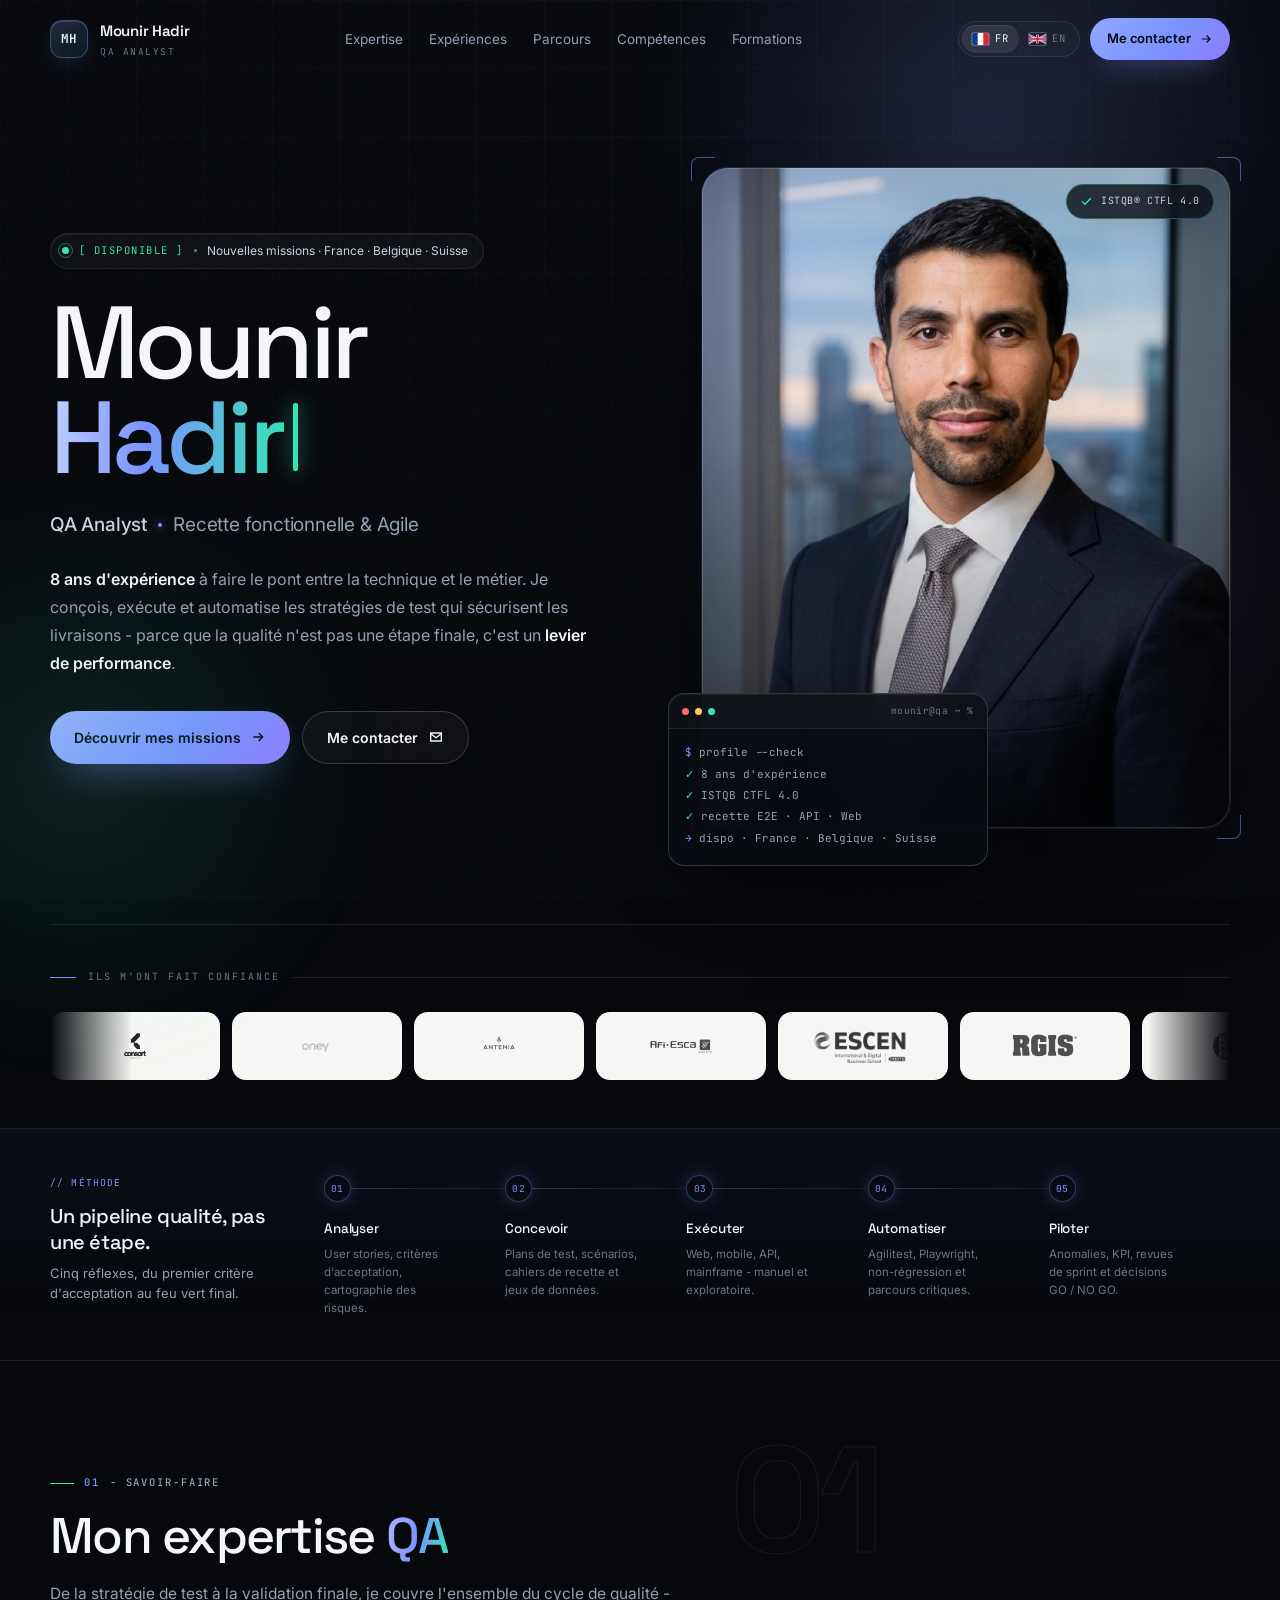
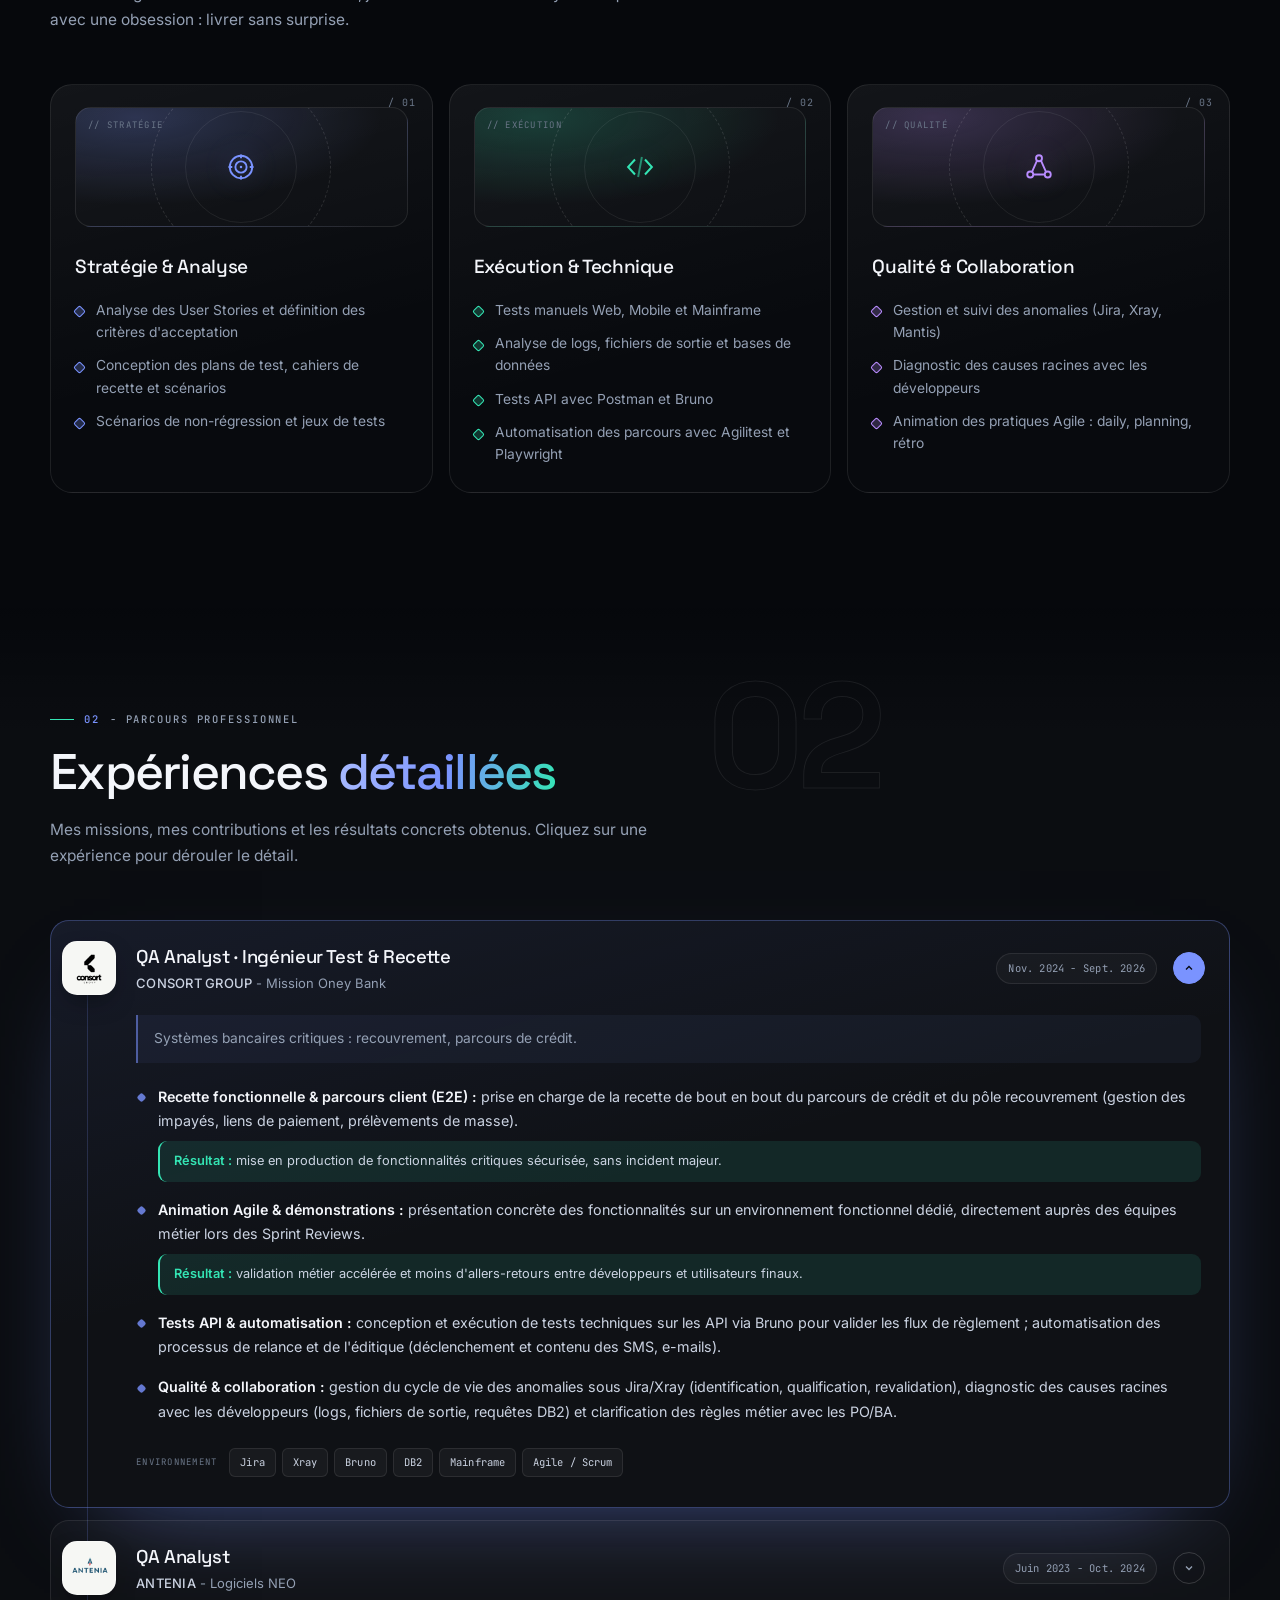
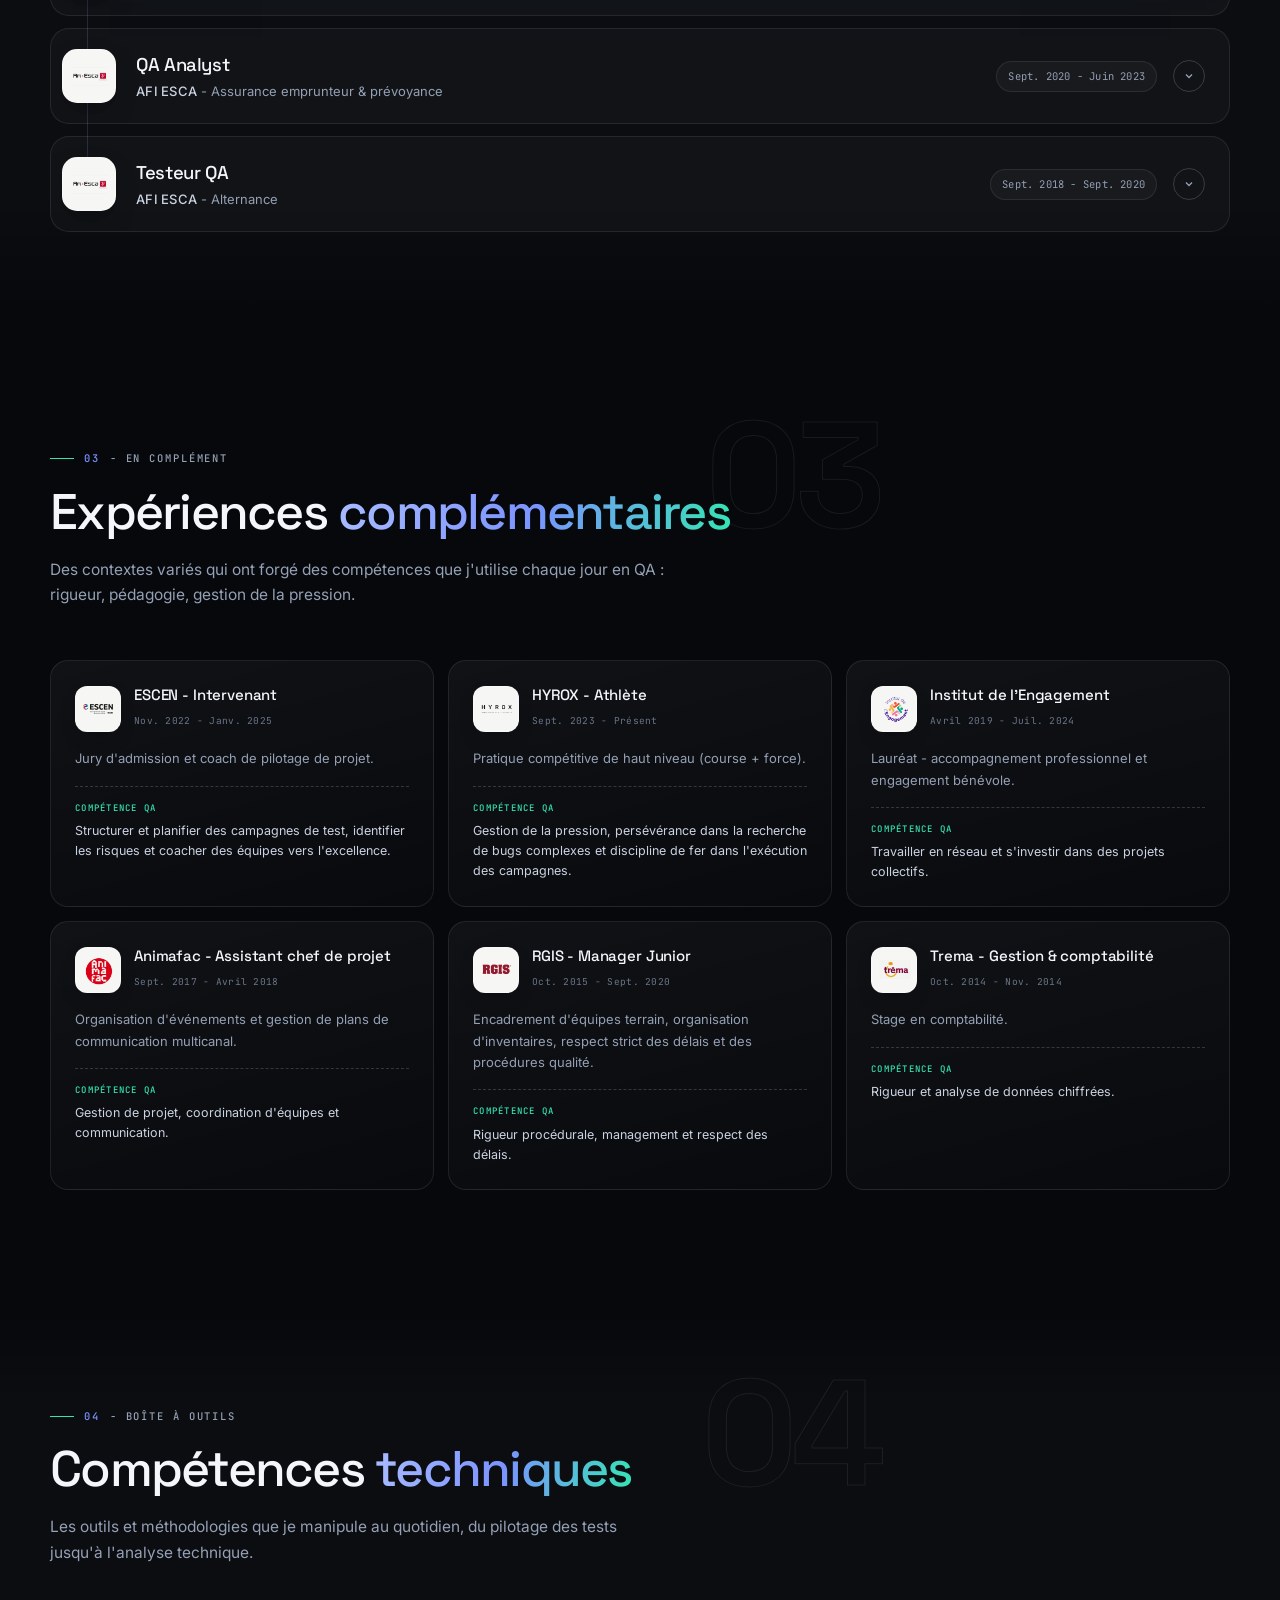
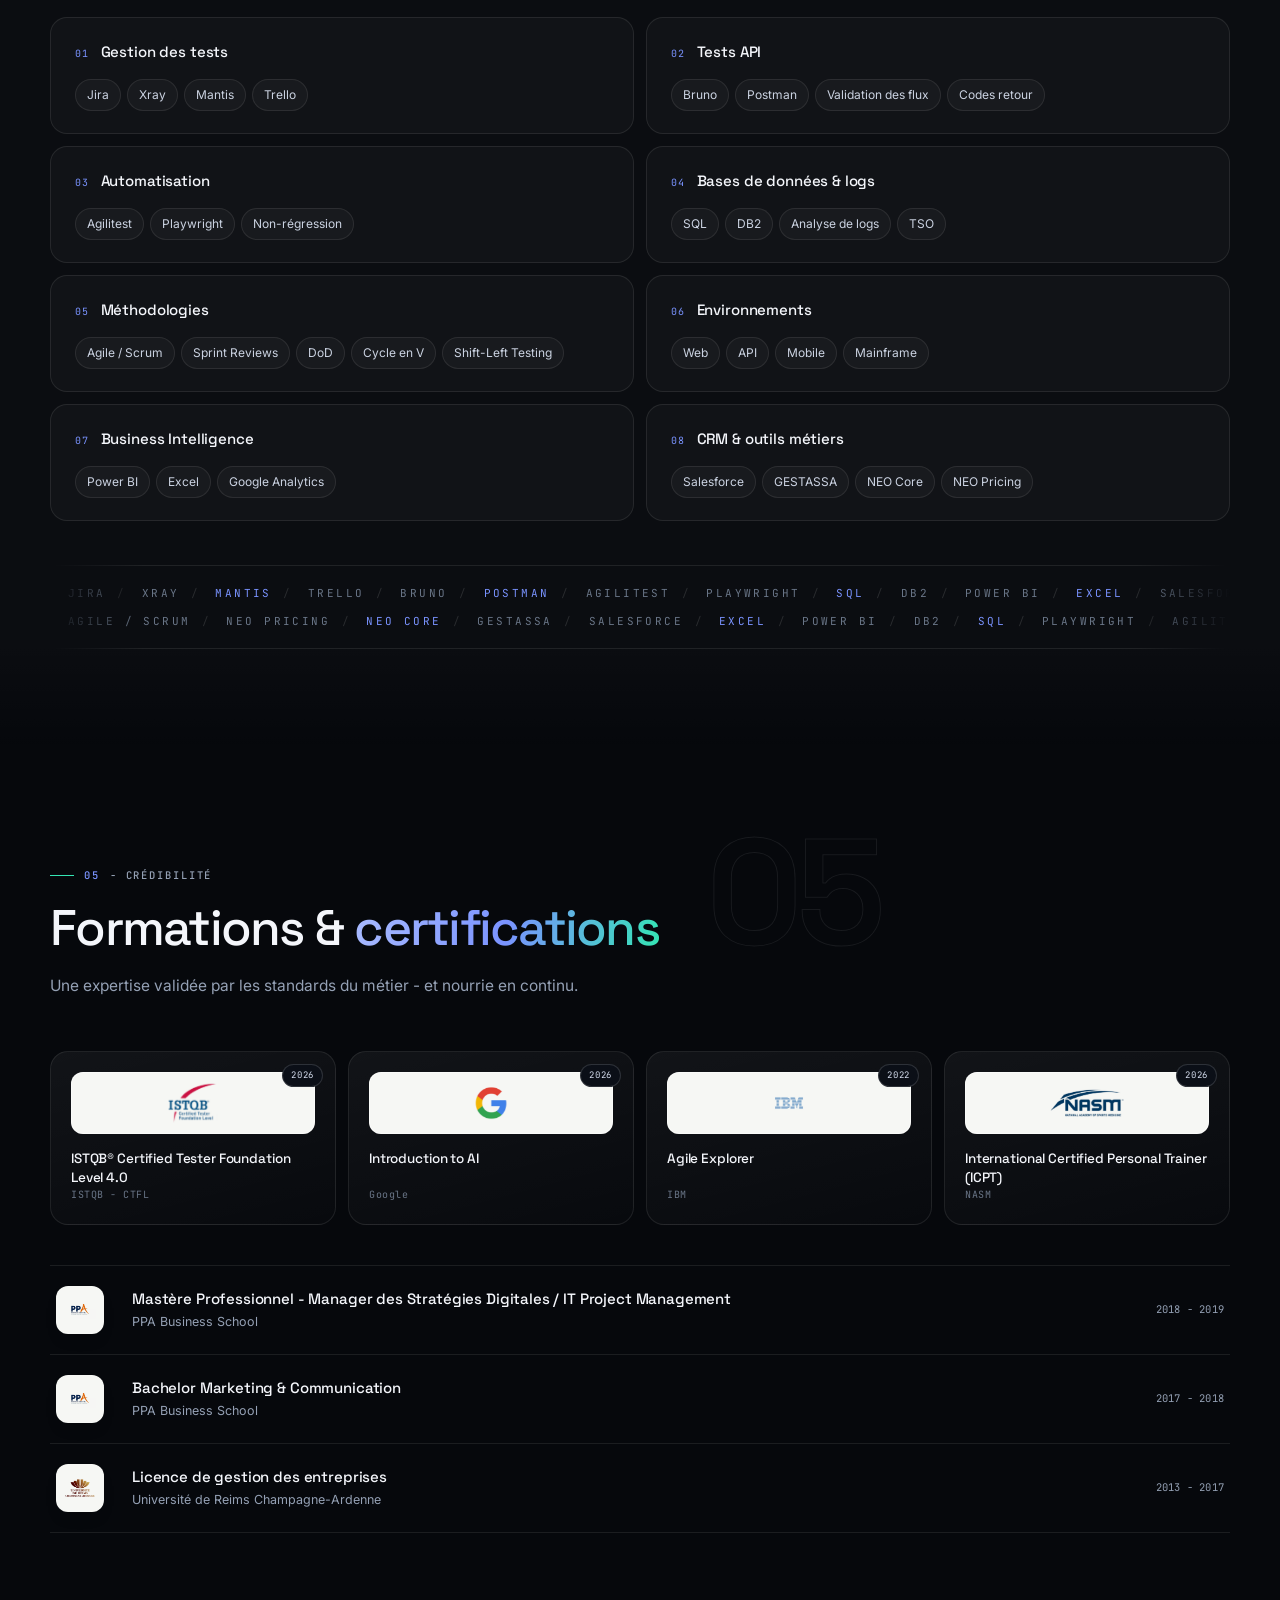
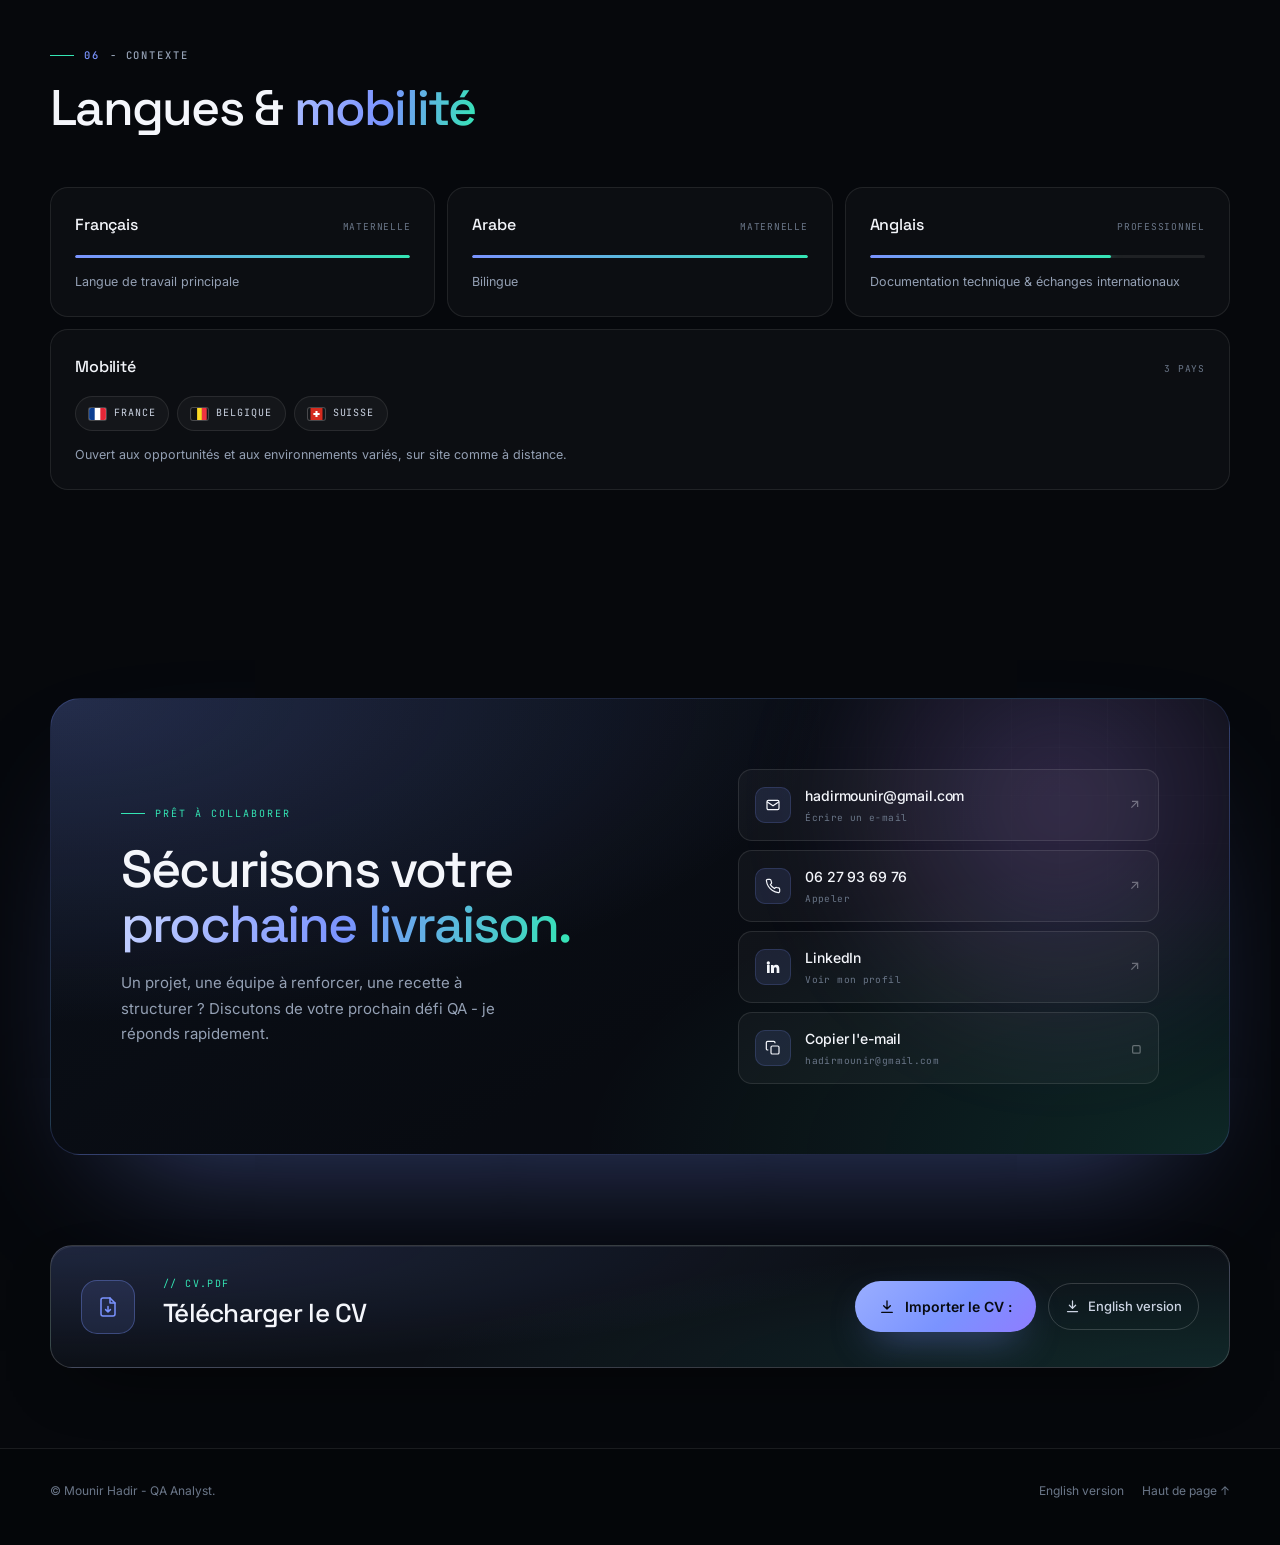
==== commit 35de9d0d: "Update index.html" ====
--- a/index.html
+++ b/index.html
@@ -662,7 +662,7 @@
         <div class="dl-actions">
           <a class="btn btn-primary" href="CV-Mounir-Hadir-FR.pdf" download="CV-Mounir-Hadir-FR.pdf" type="application/pdf">
             <svg viewBox="0 0 24 24" fill="none" stroke="currentColor" stroke-width="2" stroke-linecap="round" stroke-linejoin="round" aria-hidden="true"><path d="M12 3v12M7 10l5 5 5-5"/><path d="M4 20h16"/></svg>
-            Télécharger le CV
+            Importer le CV : 
           </a>
           <a class="dl-alt" href="CV-Mounir-Hadir-EN.pdf" download="CV-Mounir-Hadir-EN.pdf" type="application/pdf" lang="en" hreflang="en">
             <svg viewBox="0 0 24 24" fill="none" stroke="currentColor" stroke-width="2" stroke-linecap="round" stroke-linejoin="round" aria-hidden="true"><path d="M12 3v12M7 10l5 5 5-5"/><path d="M4 20h16"/></svg>
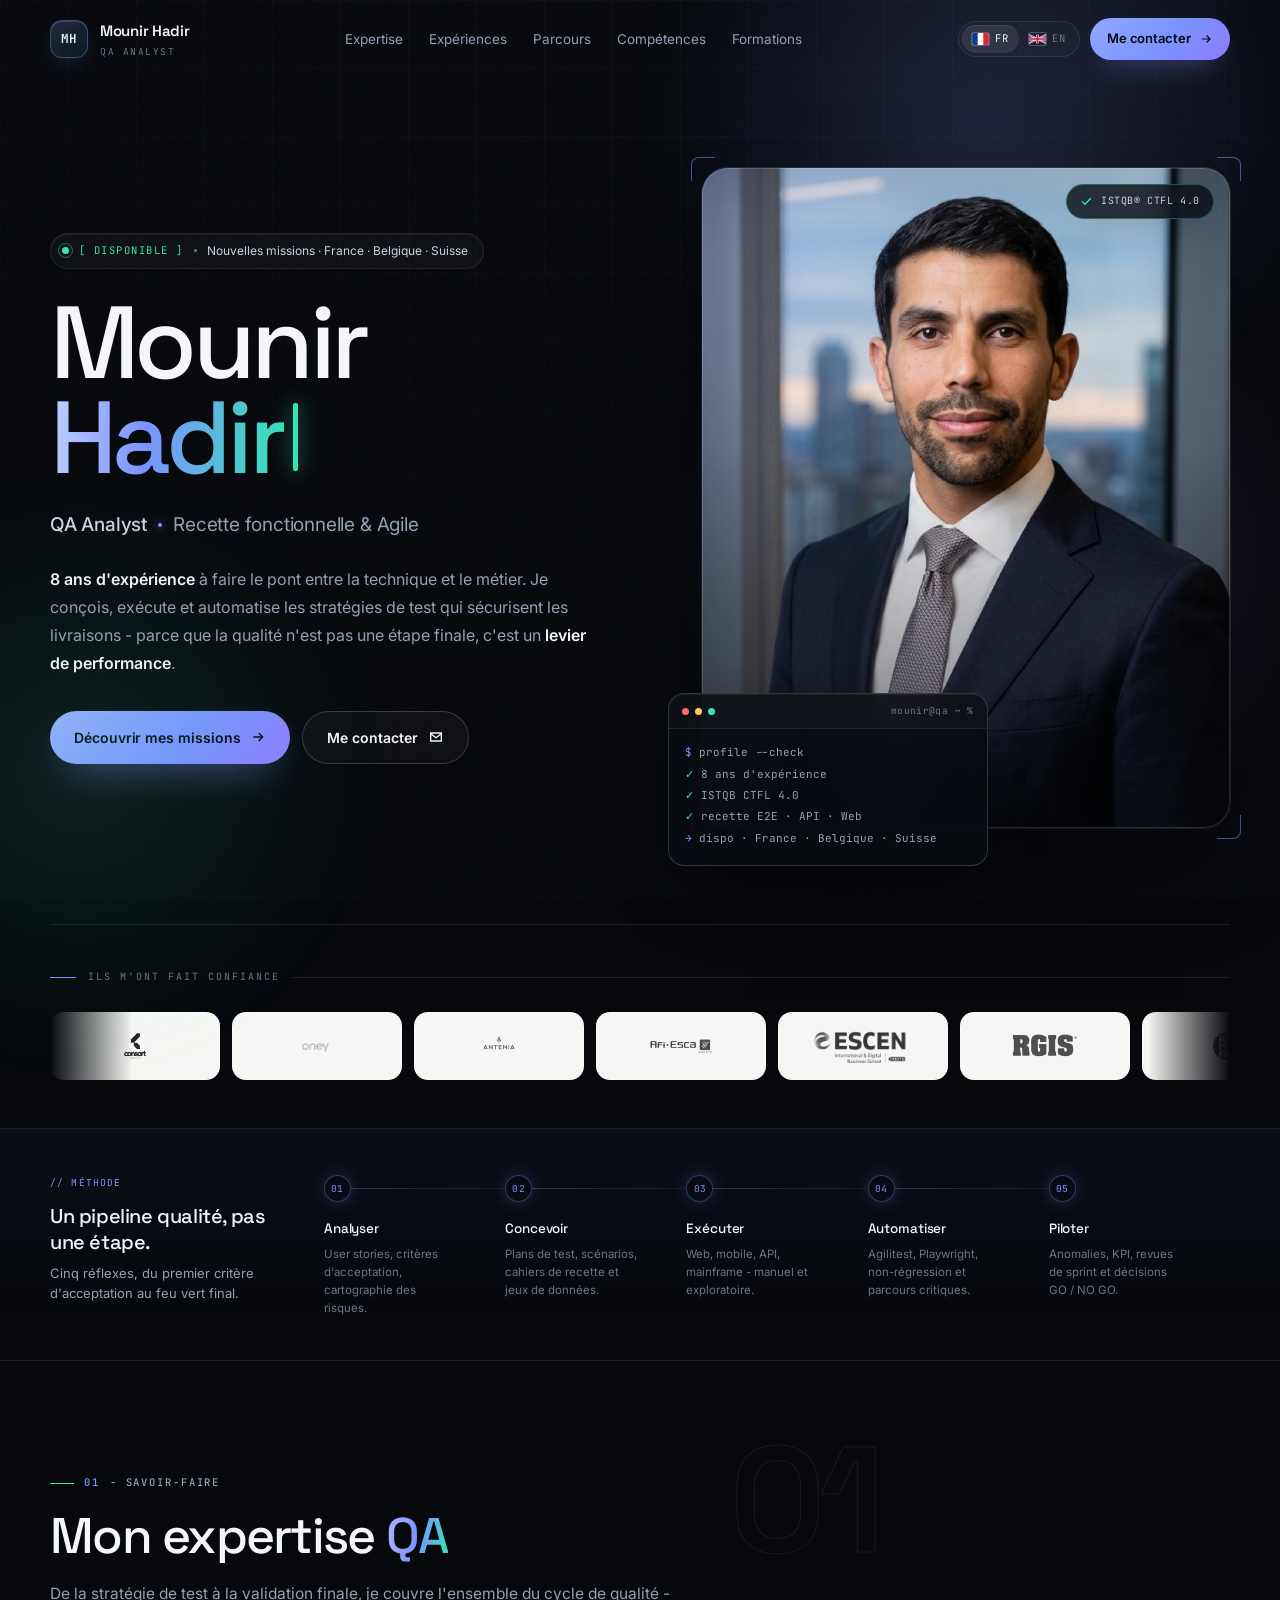
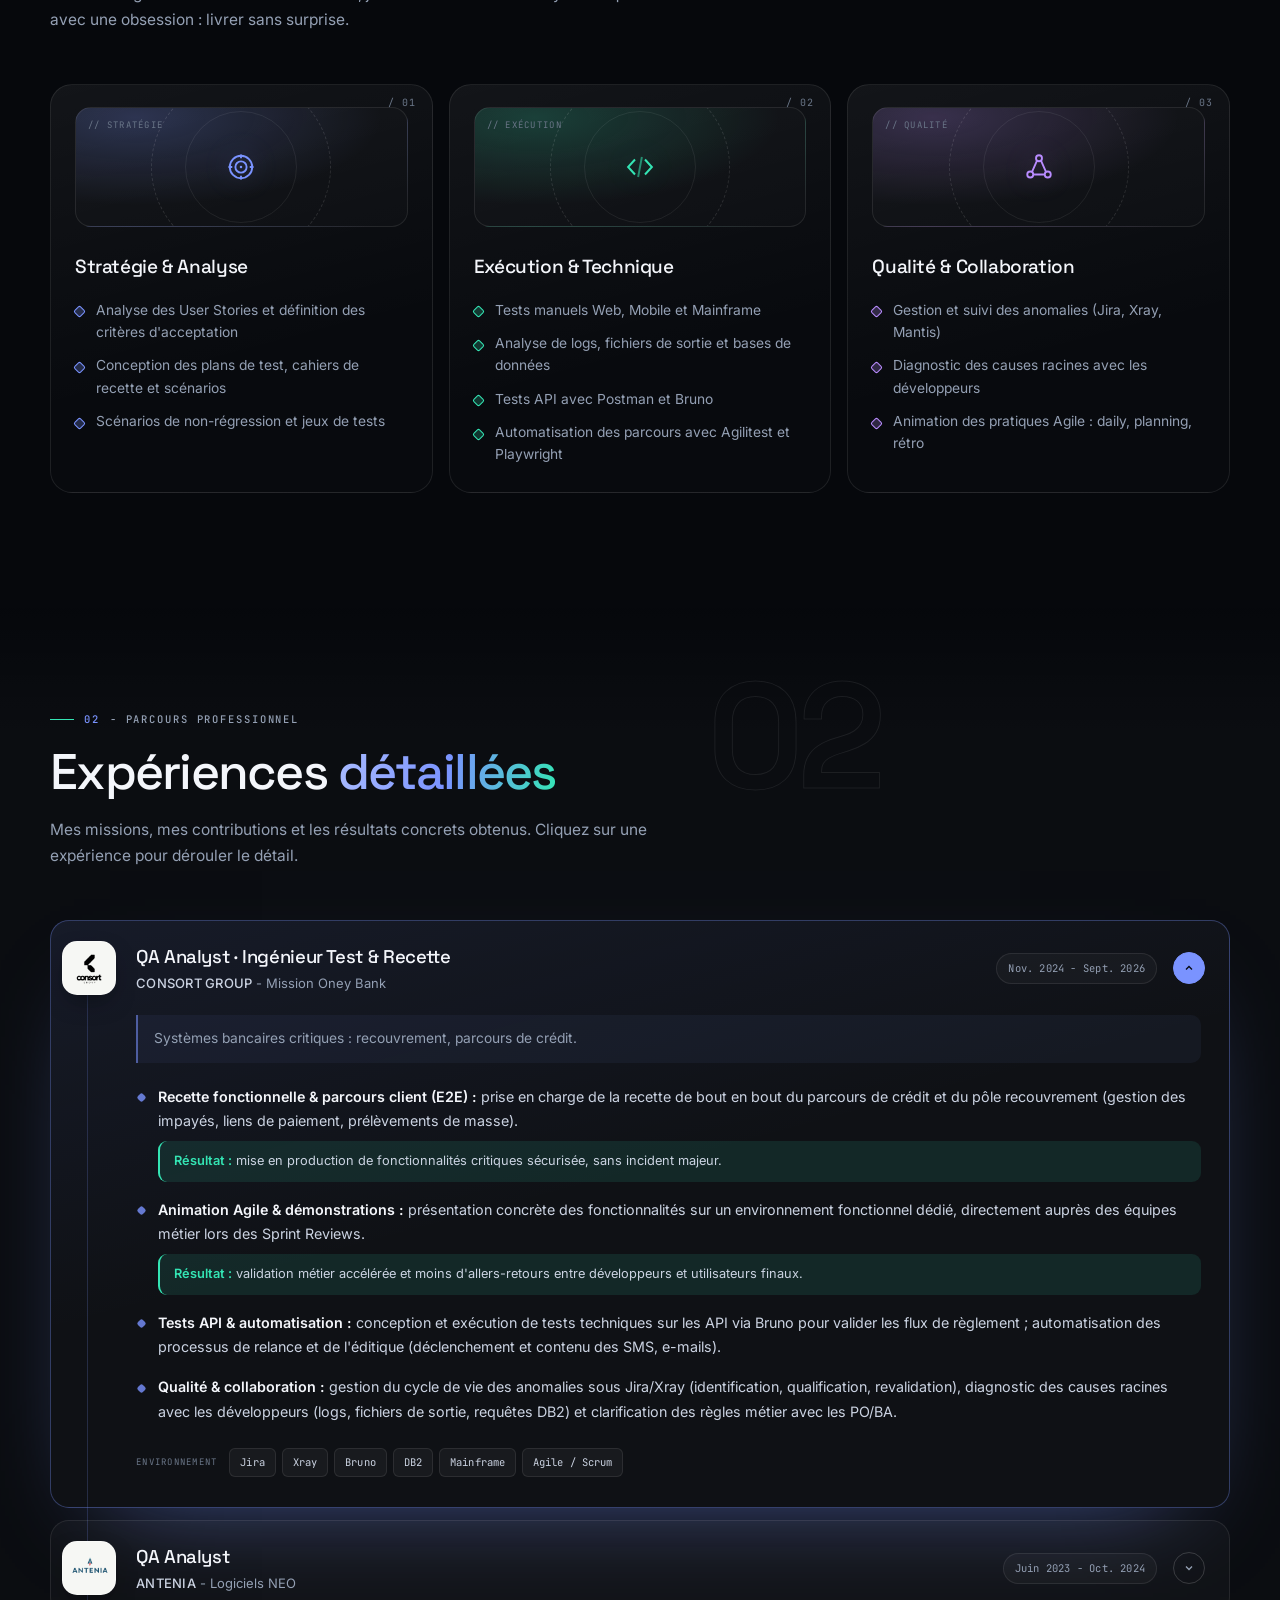
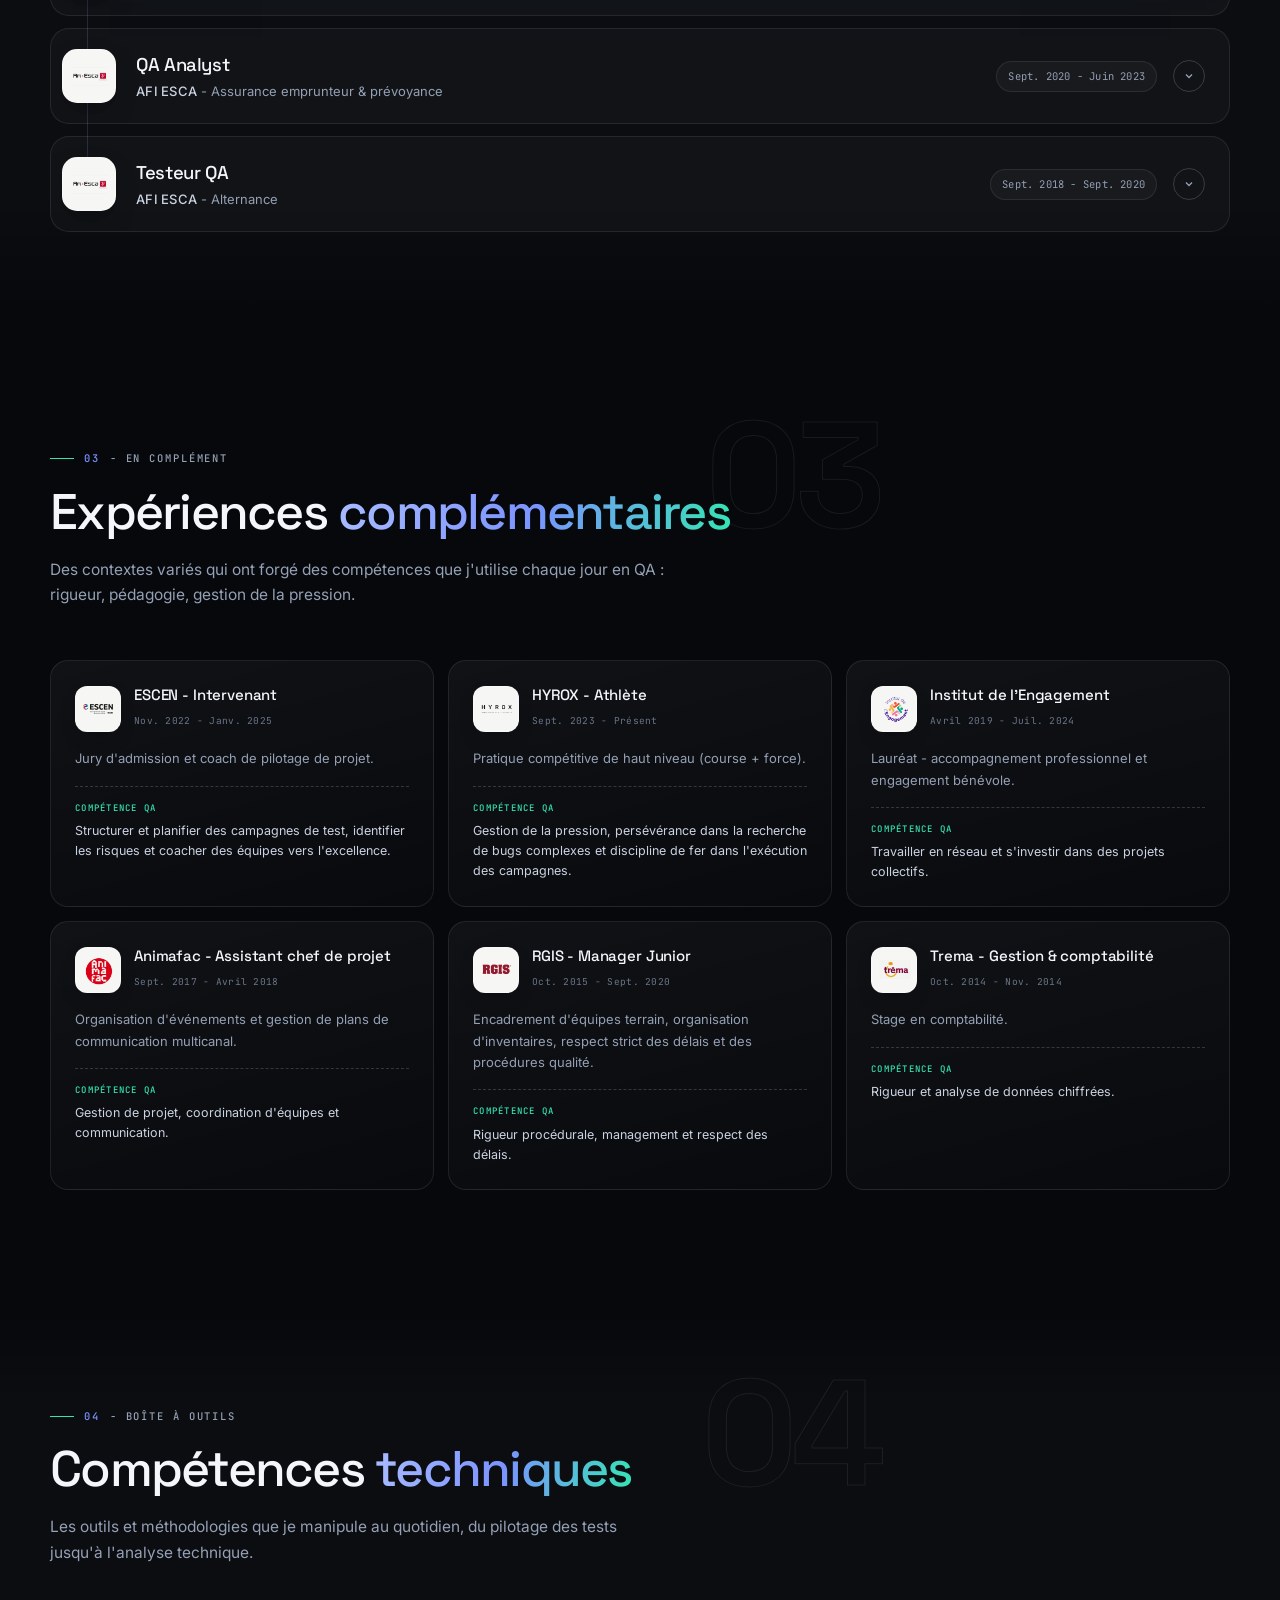
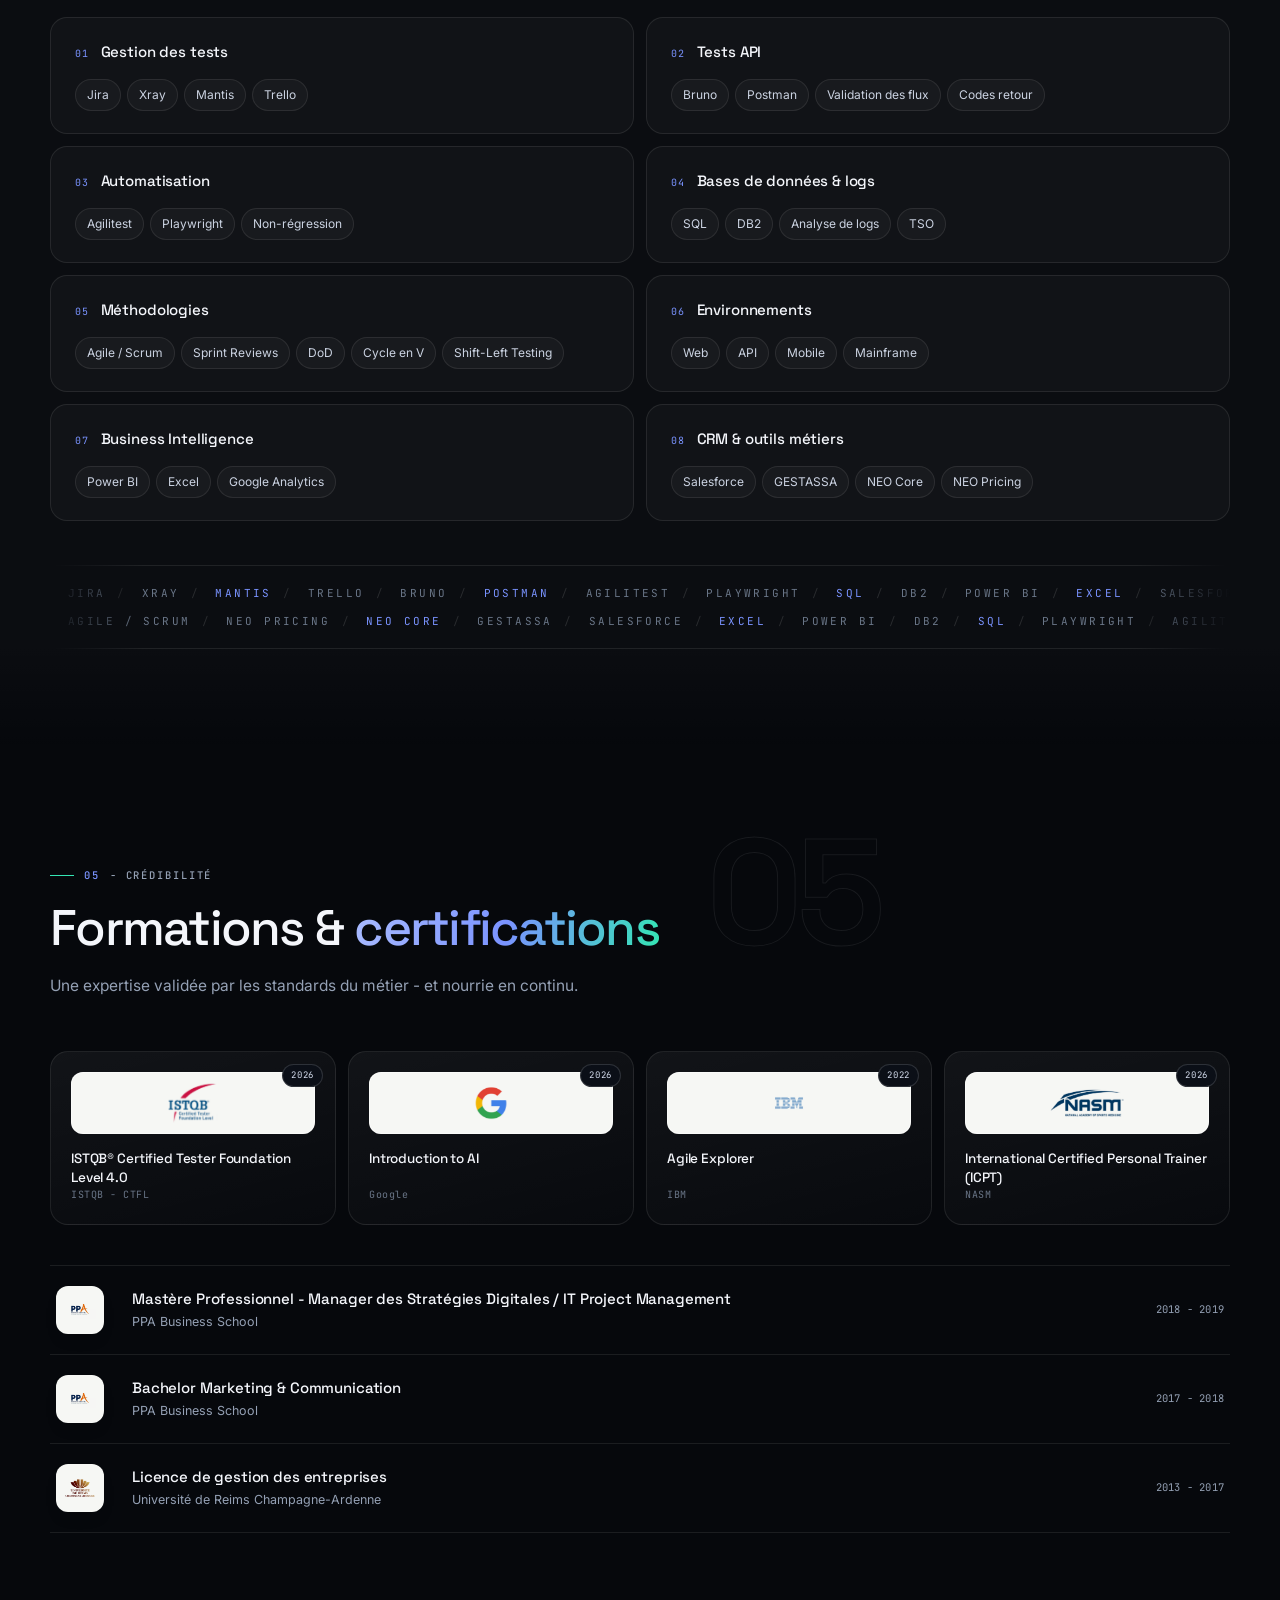
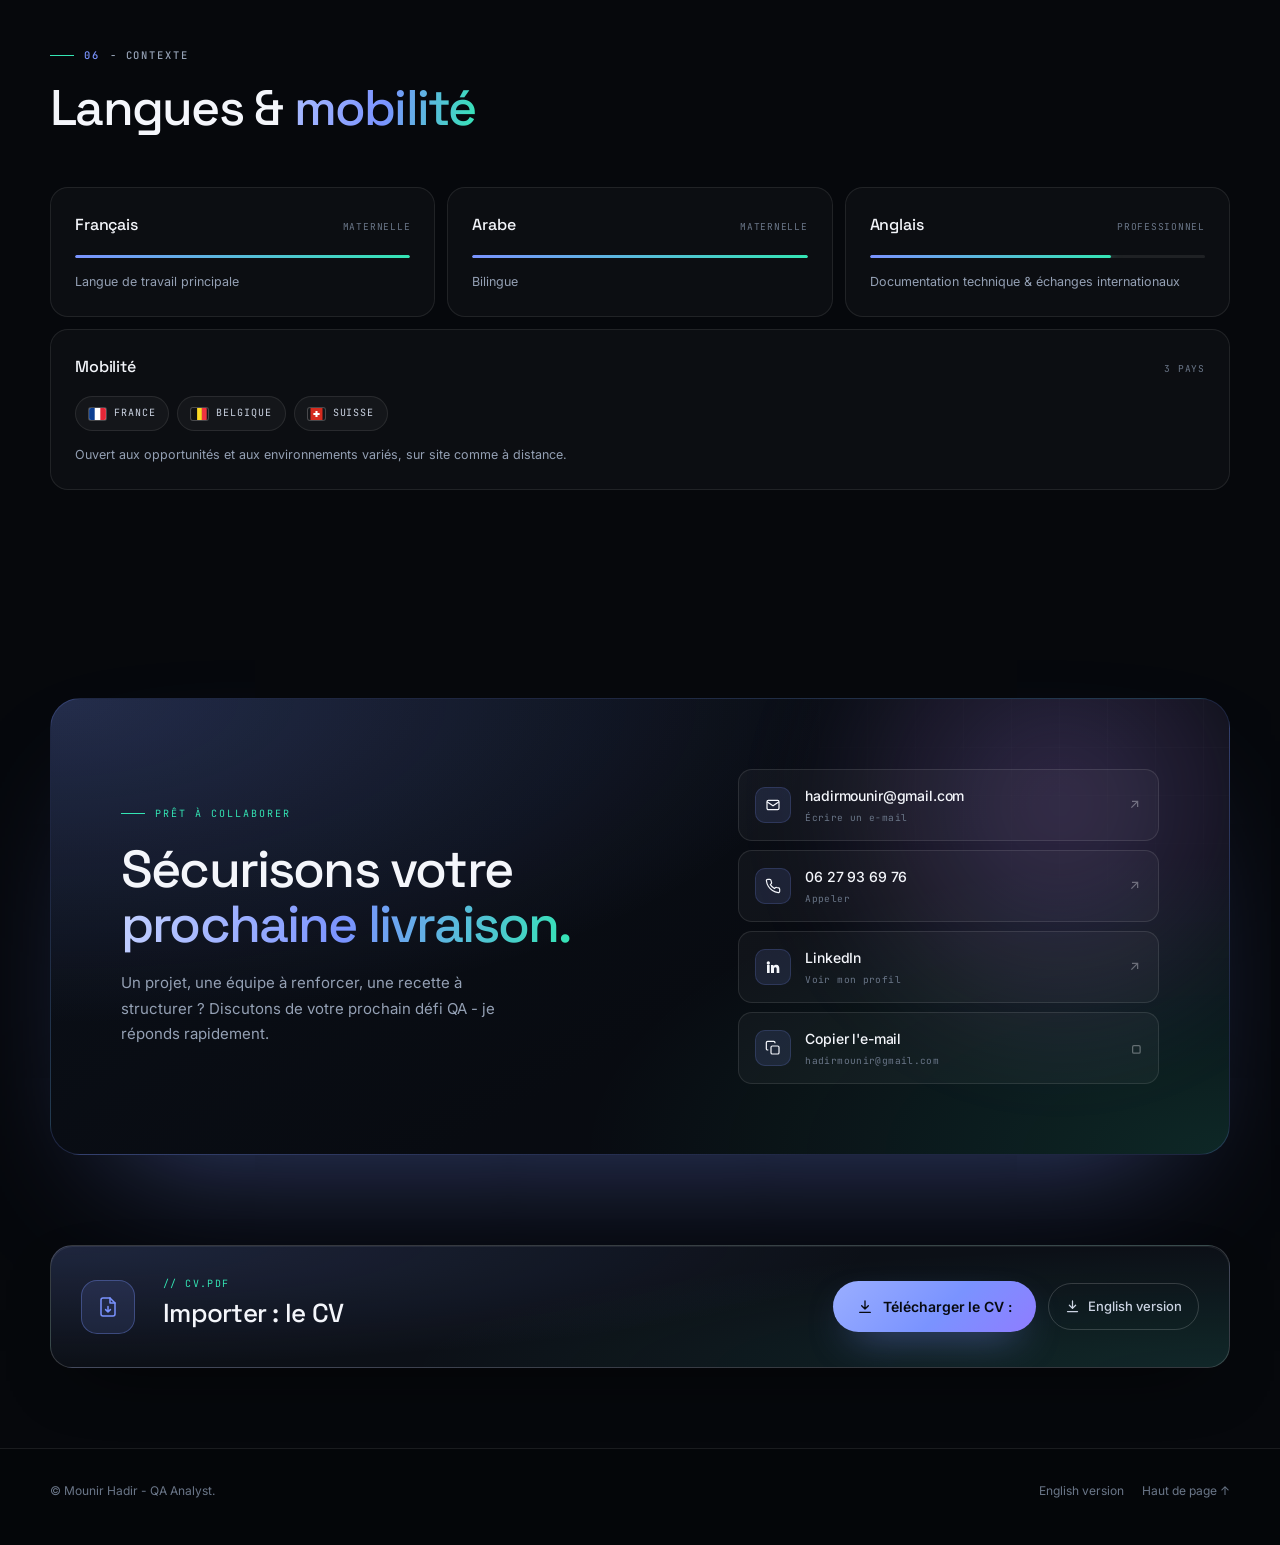
==== commit 9f8b3b71: "Update index.html" ====
--- a/index.html
+++ b/index.html
@@ -657,12 +657,12 @@
         </span>
         <div class="dl-txt">
           <span class="dl-label">// cv.pdf</span>
-          <h2 id="dlTitle">Télécharger le CV</h2>
+          <h2 id="dlTitle"> Importer : le CV</h2>
         </div>
         <div class="dl-actions">
           <a class="btn btn-primary" href="CV-Mounir-Hadir-FR.pdf" download="CV-Mounir-Hadir-FR.pdf" type="application/pdf">
             <svg viewBox="0 0 24 24" fill="none" stroke="currentColor" stroke-width="2" stroke-linecap="round" stroke-linejoin="round" aria-hidden="true"><path d="M12 3v12M7 10l5 5 5-5"/><path d="M4 20h16"/></svg>
-            Importer le CV : 
+            Télécharger le CV : 
           </a>
           <a class="dl-alt" href="CV-Mounir-Hadir-EN.pdf" download="CV-Mounir-Hadir-EN.pdf" type="application/pdf" lang="en" hreflang="en">
             <svg viewBox="0 0 24 24" fill="none" stroke="currentColor" stroke-width="2" stroke-linecap="round" stroke-linejoin="round" aria-hidden="true"><path d="M12 3v12M7 10l5 5 5-5"/><path d="M4 20h16"/></svg>
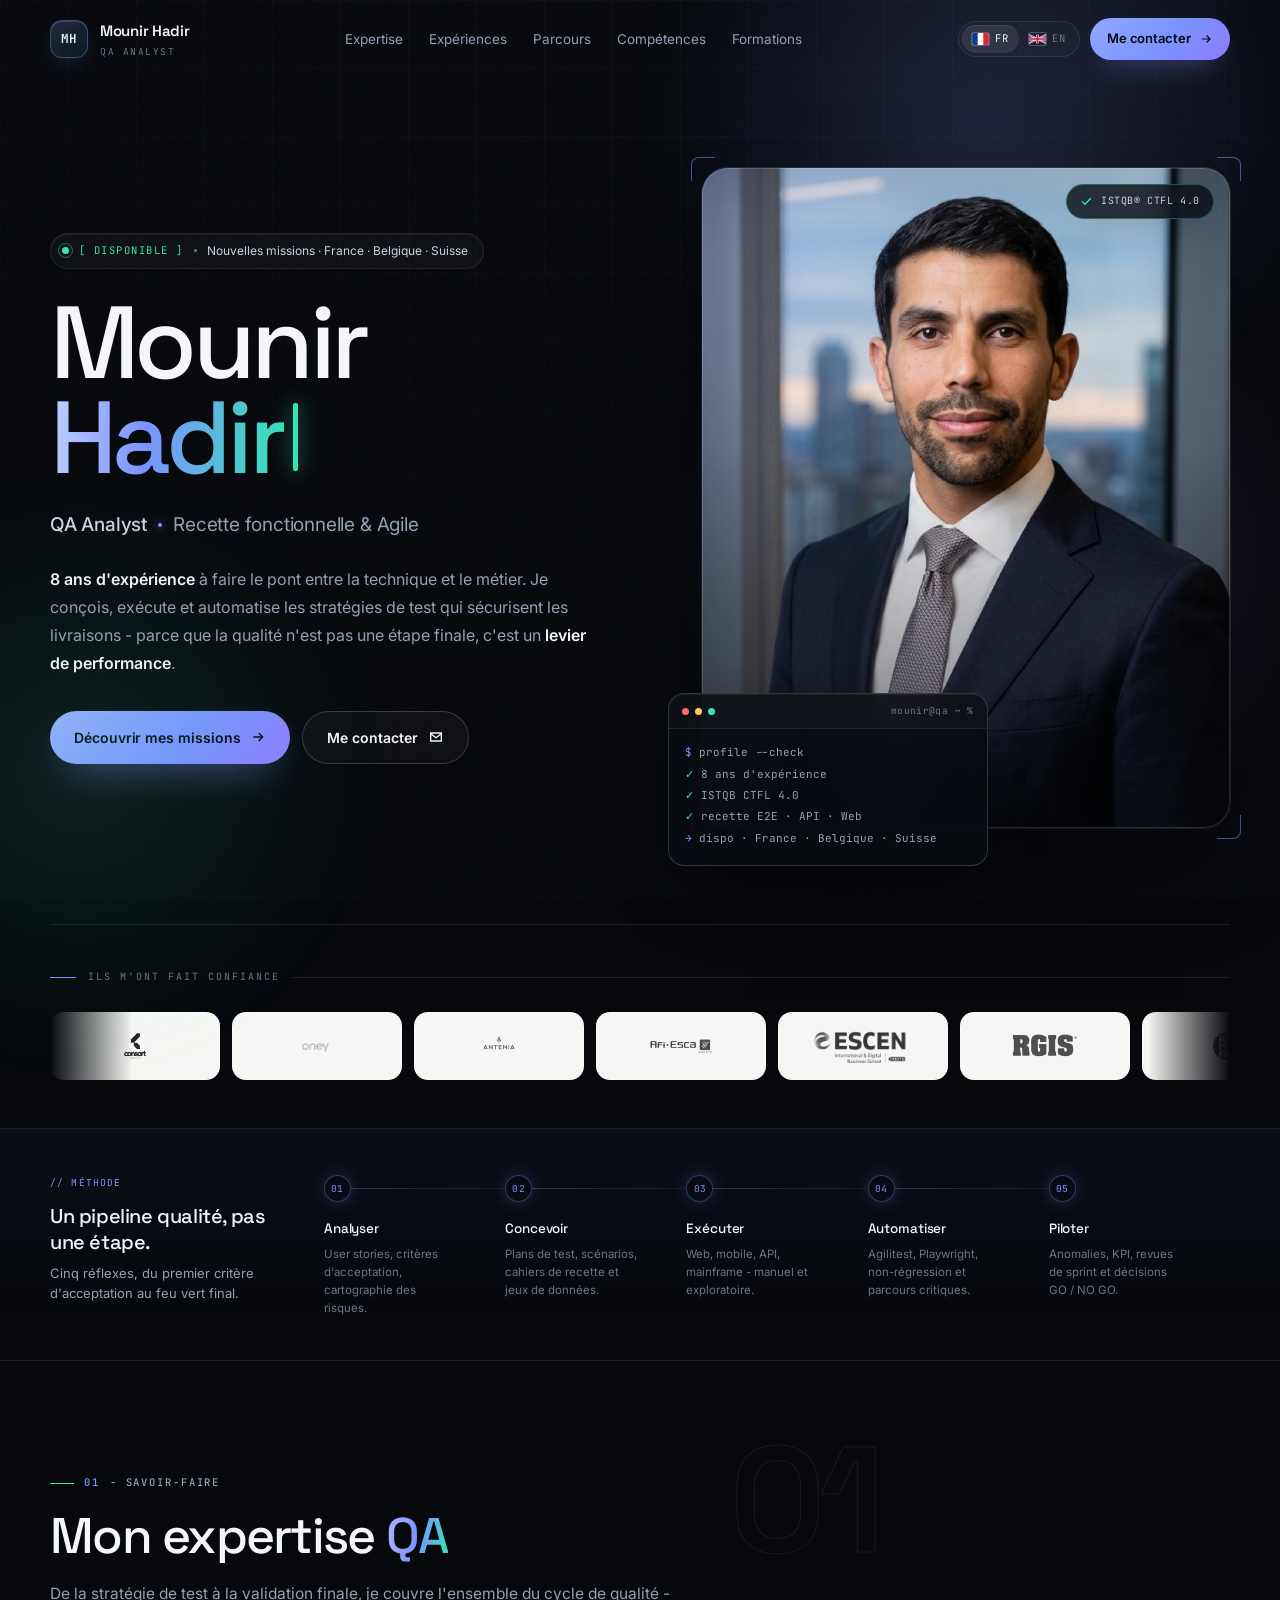
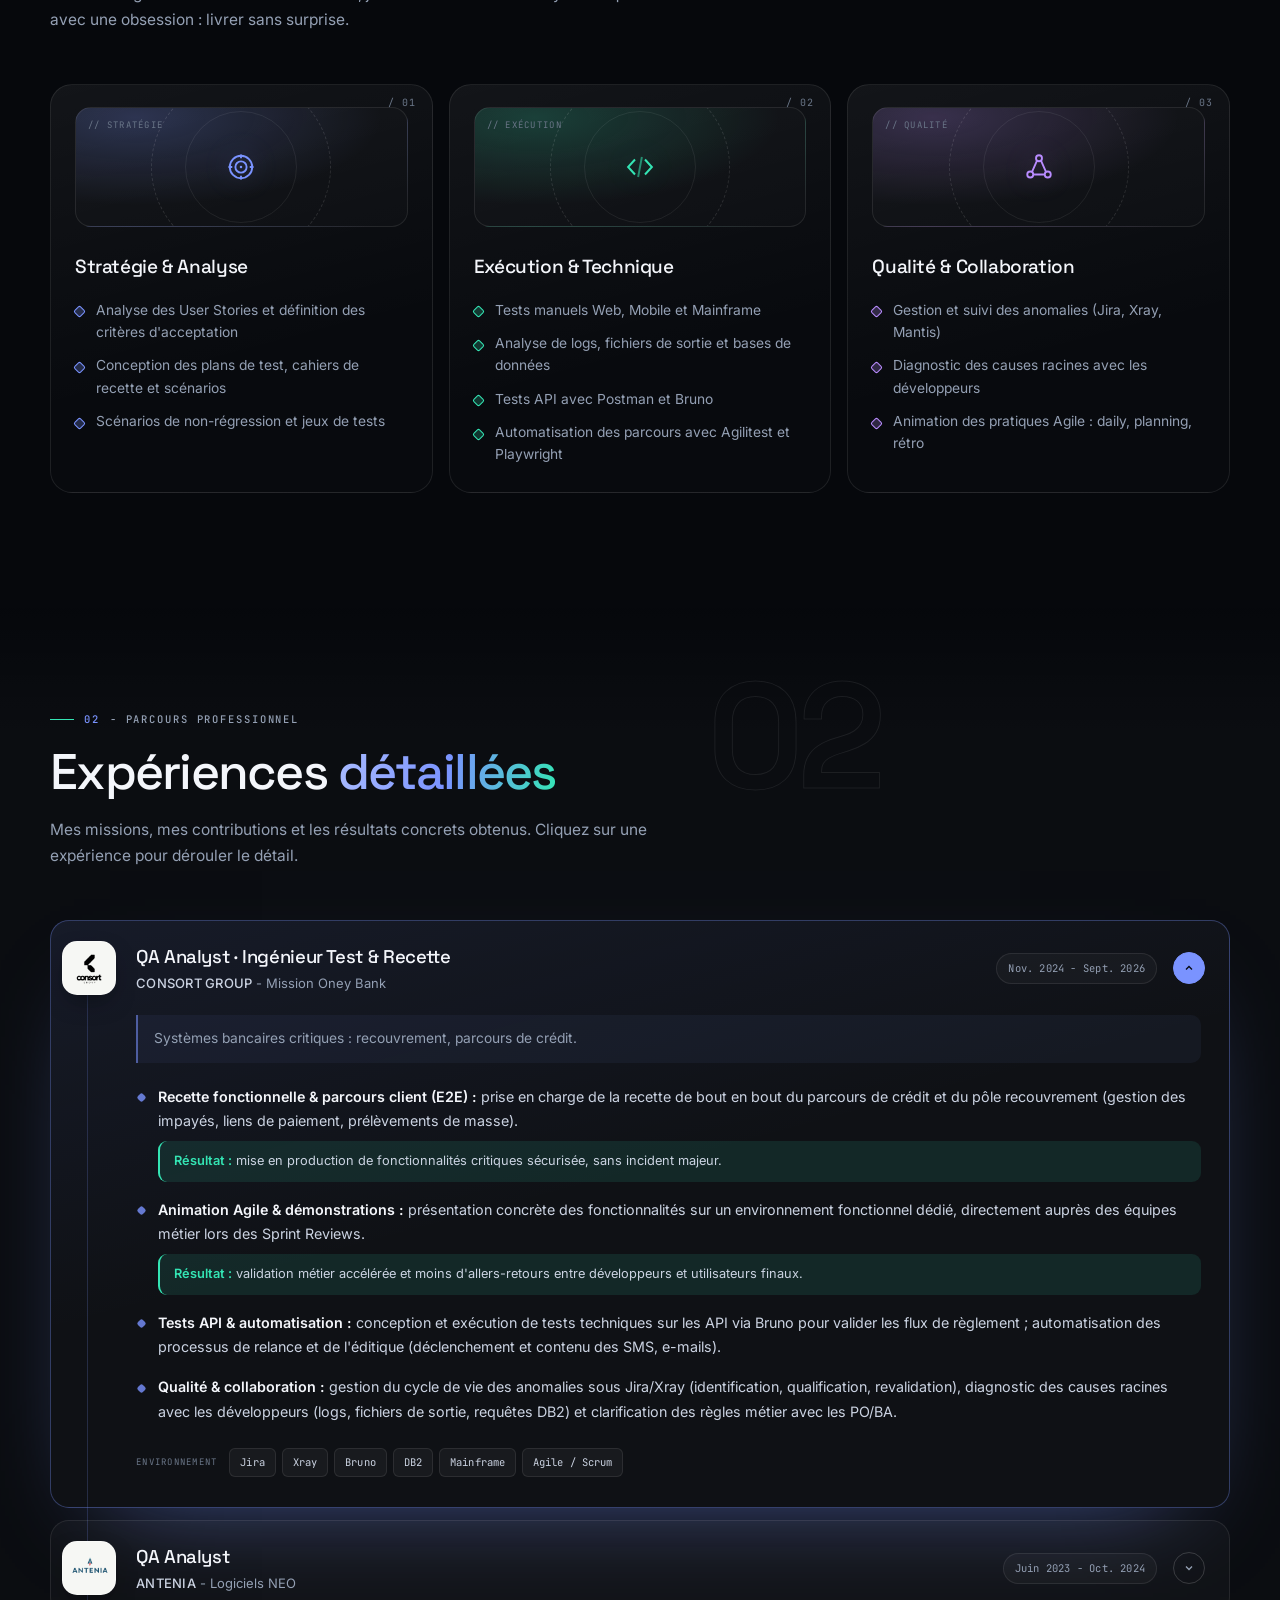
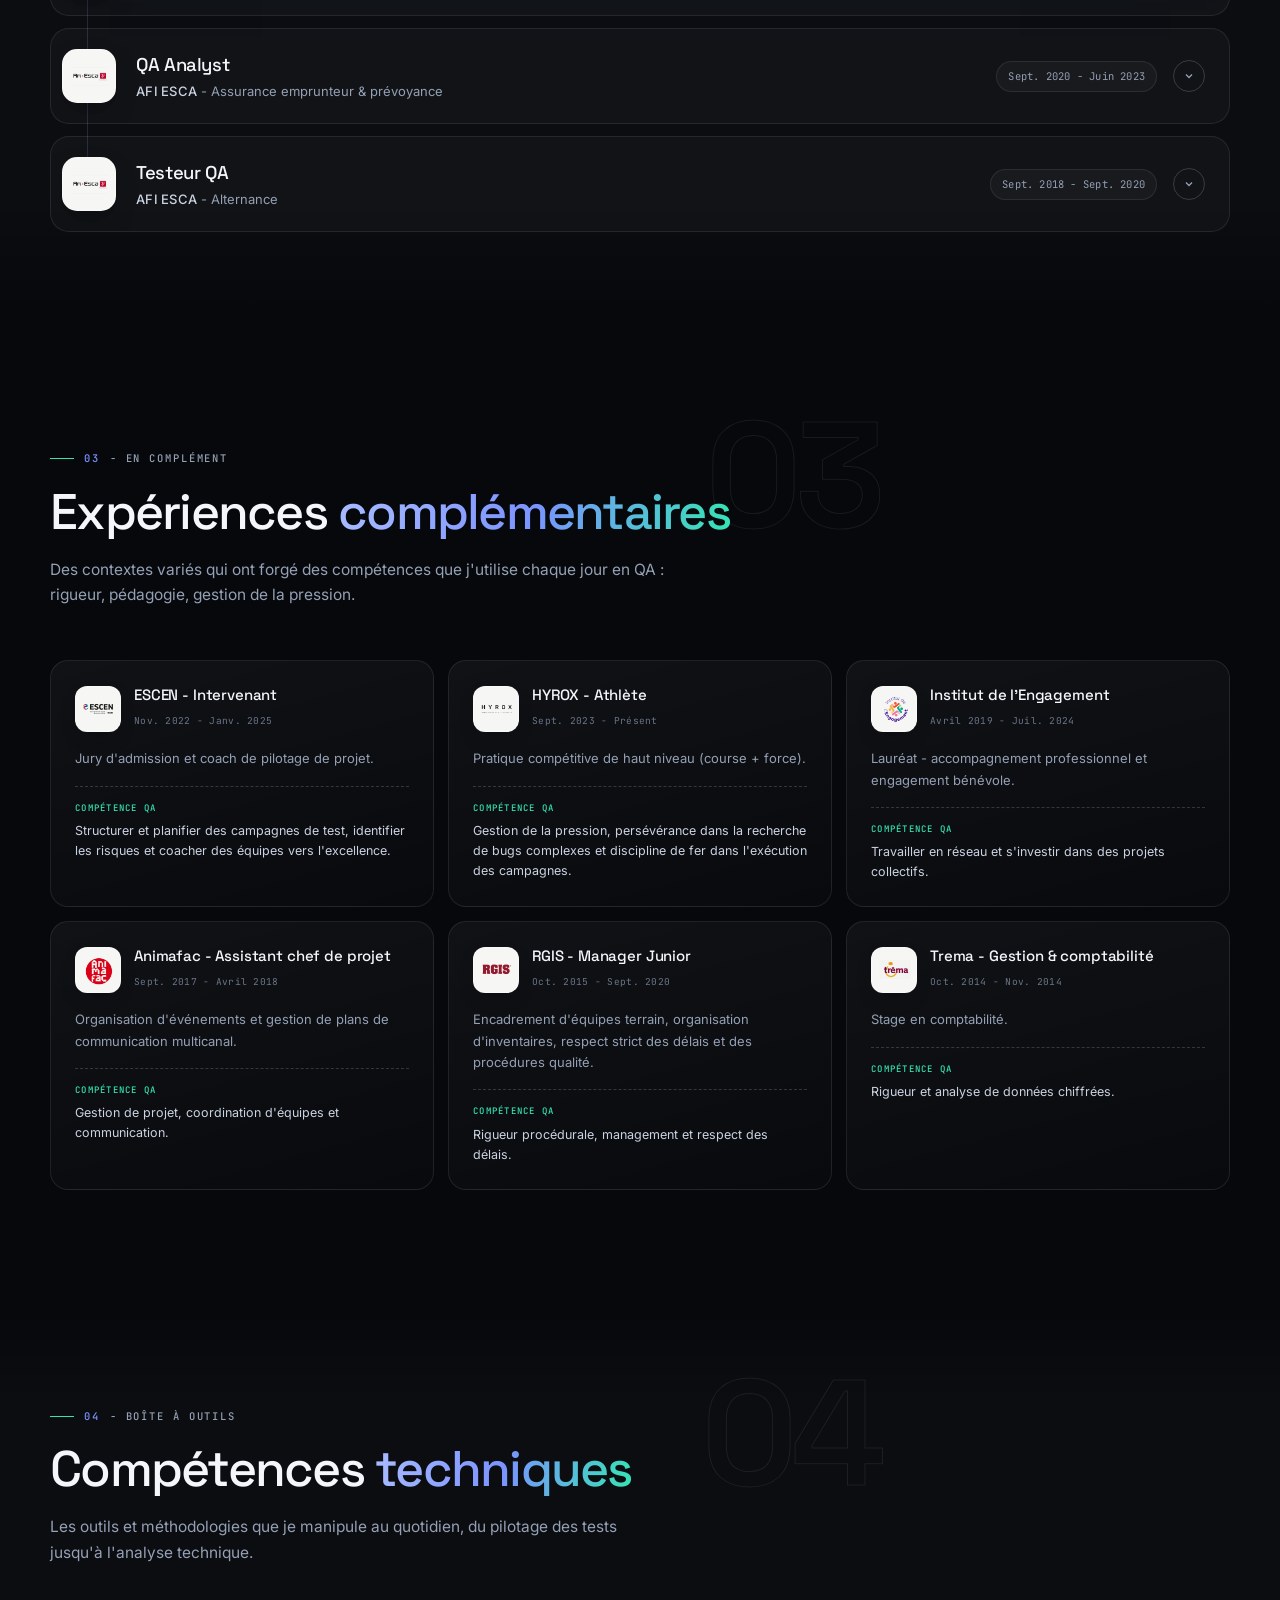
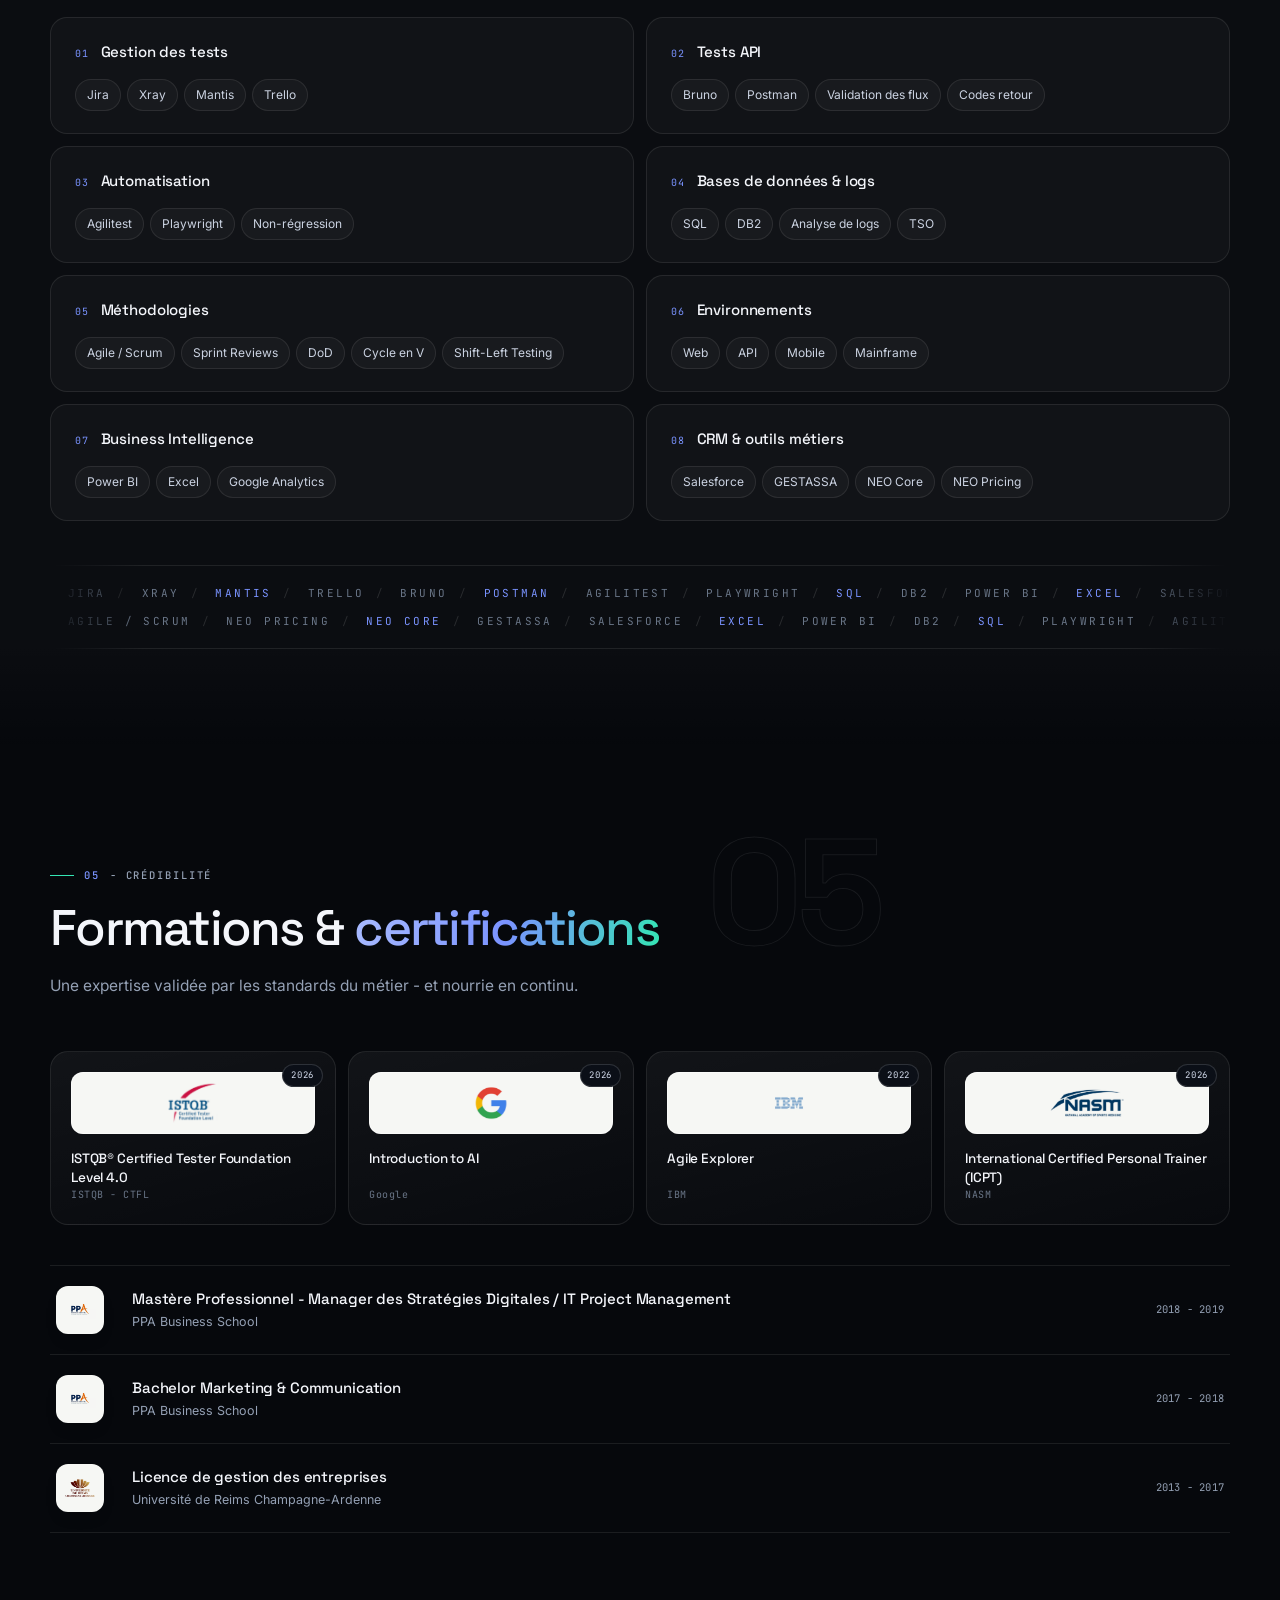
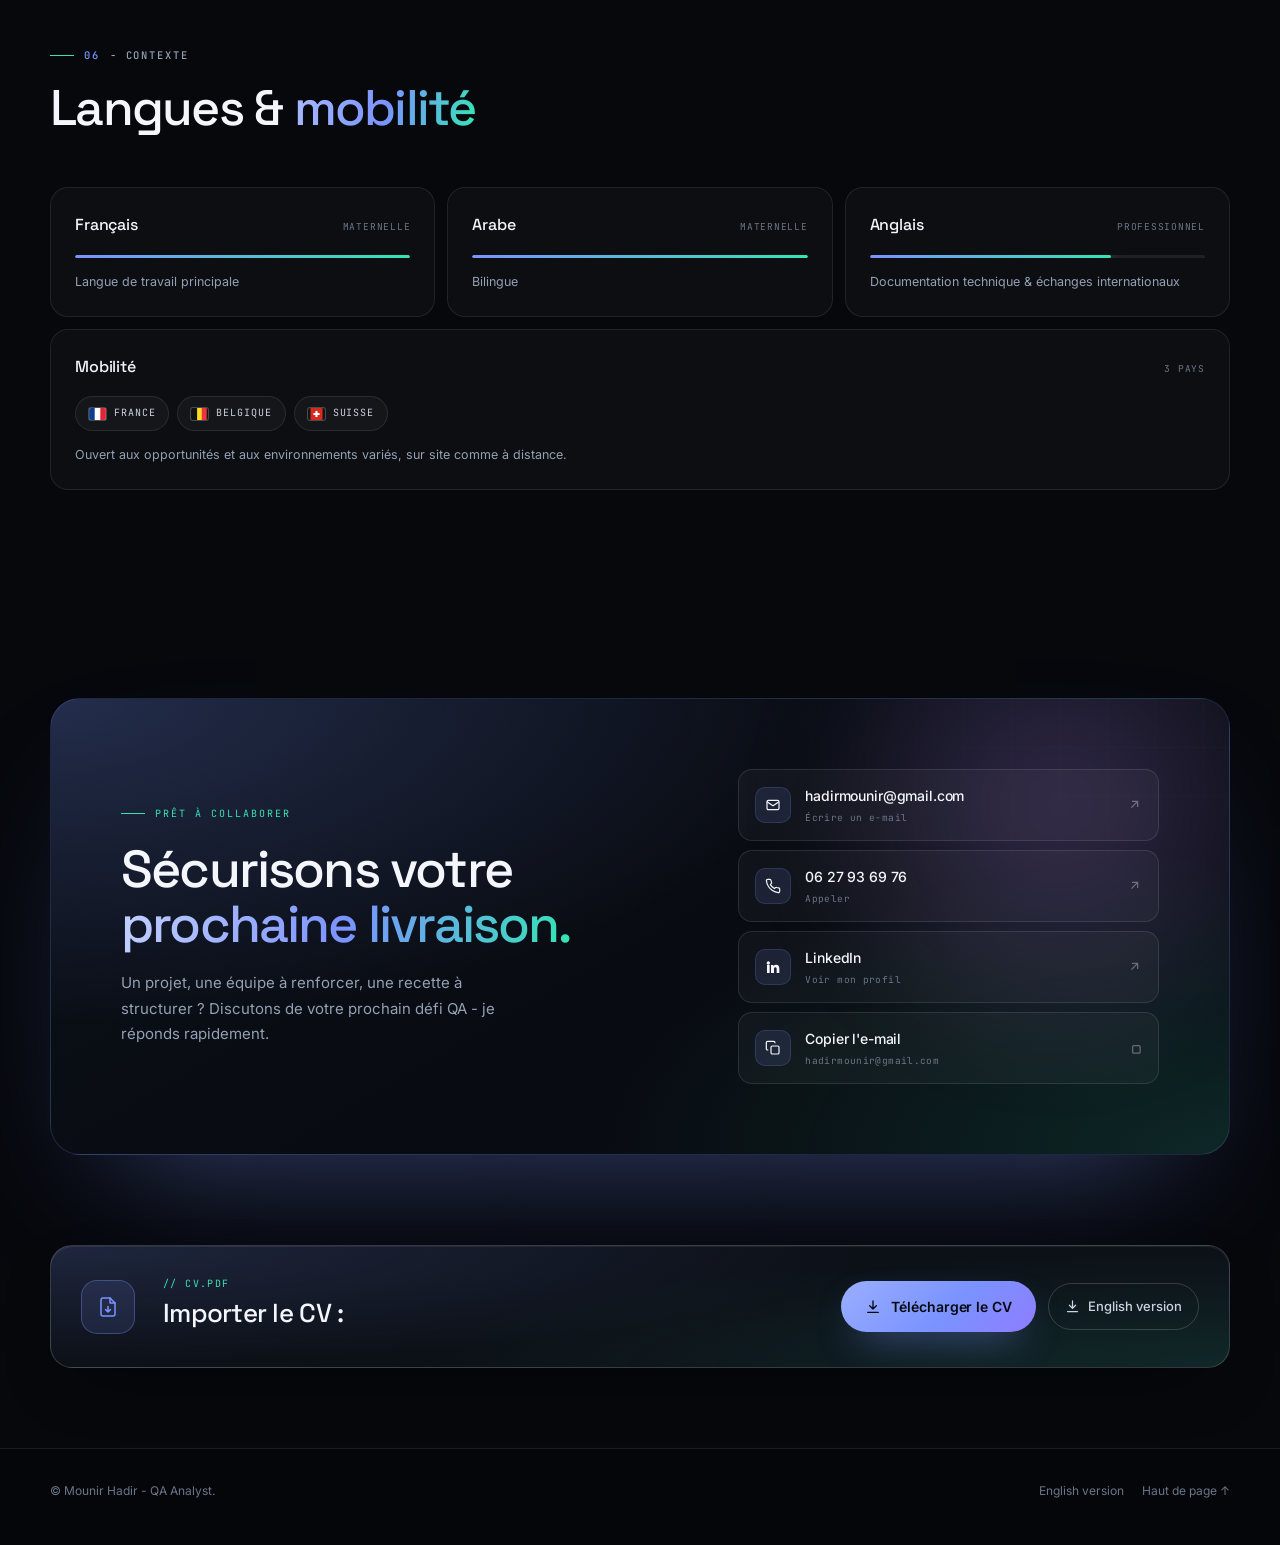
==== commit abfc3240: "Update index.html" ====
--- a/index.html
+++ b/index.html
@@ -657,12 +657,12 @@
         </span>
         <div class="dl-txt">
           <span class="dl-label">// cv.pdf</span>
-          <h2 id="dlTitle"> Importer : le CV</h2>
+          <h2 id="dlTitle"> Importer le CV :</h2>
         </div>
         <div class="dl-actions">
           <a class="btn btn-primary" href="CV-Mounir-Hadir-FR.pdf" download="CV-Mounir-Hadir-FR.pdf" type="application/pdf">
             <svg viewBox="0 0 24 24" fill="none" stroke="currentColor" stroke-width="2" stroke-linecap="round" stroke-linejoin="round" aria-hidden="true"><path d="M12 3v12M7 10l5 5 5-5"/><path d="M4 20h16"/></svg>
-            Télécharger le CV : 
+            Télécharger le CV 
           </a>
           <a class="dl-alt" href="CV-Mounir-Hadir-EN.pdf" download="CV-Mounir-Hadir-EN.pdf" type="application/pdf" lang="en" hreflang="en">
             <svg viewBox="0 0 24 24" fill="none" stroke="currentColor" stroke-width="2" stroke-linecap="round" stroke-linejoin="round" aria-hidden="true"><path d="M12 3v12M7 10l5 5 5-5"/><path d="M4 20h16"/></svg>
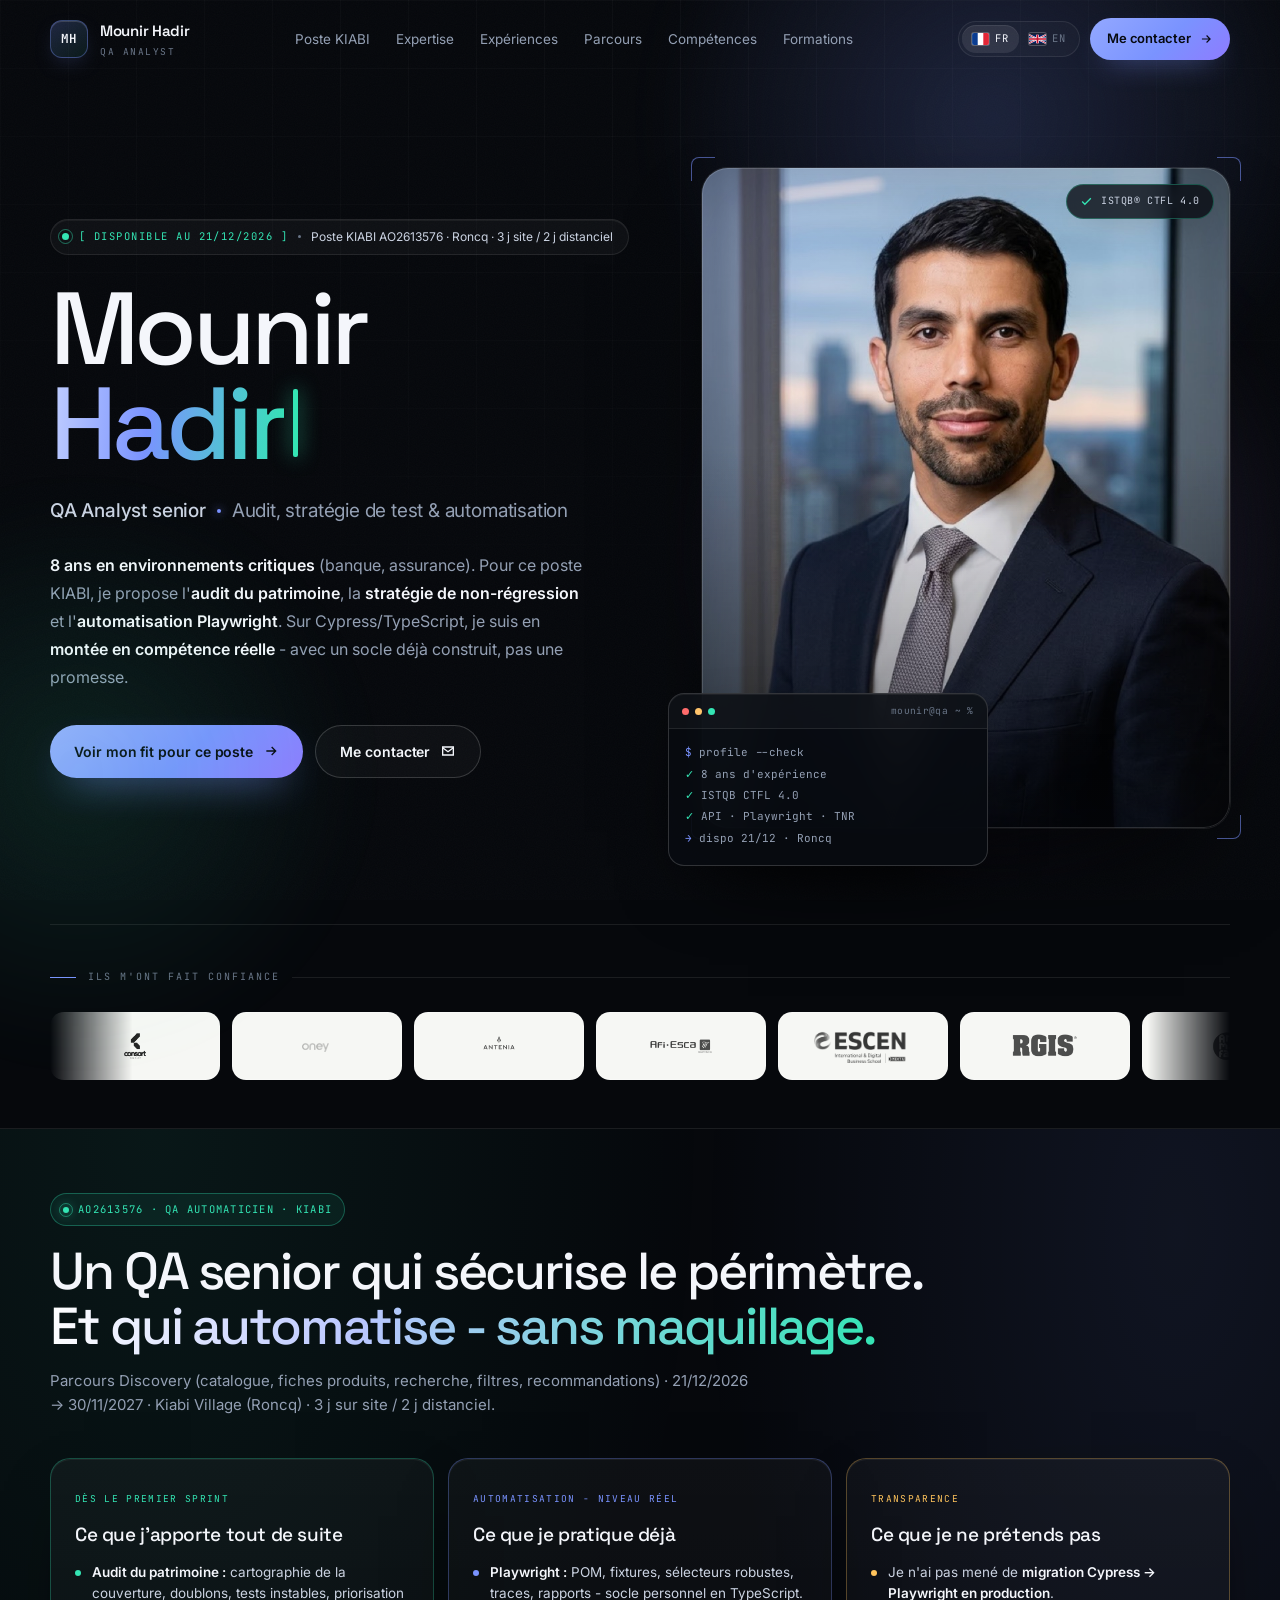
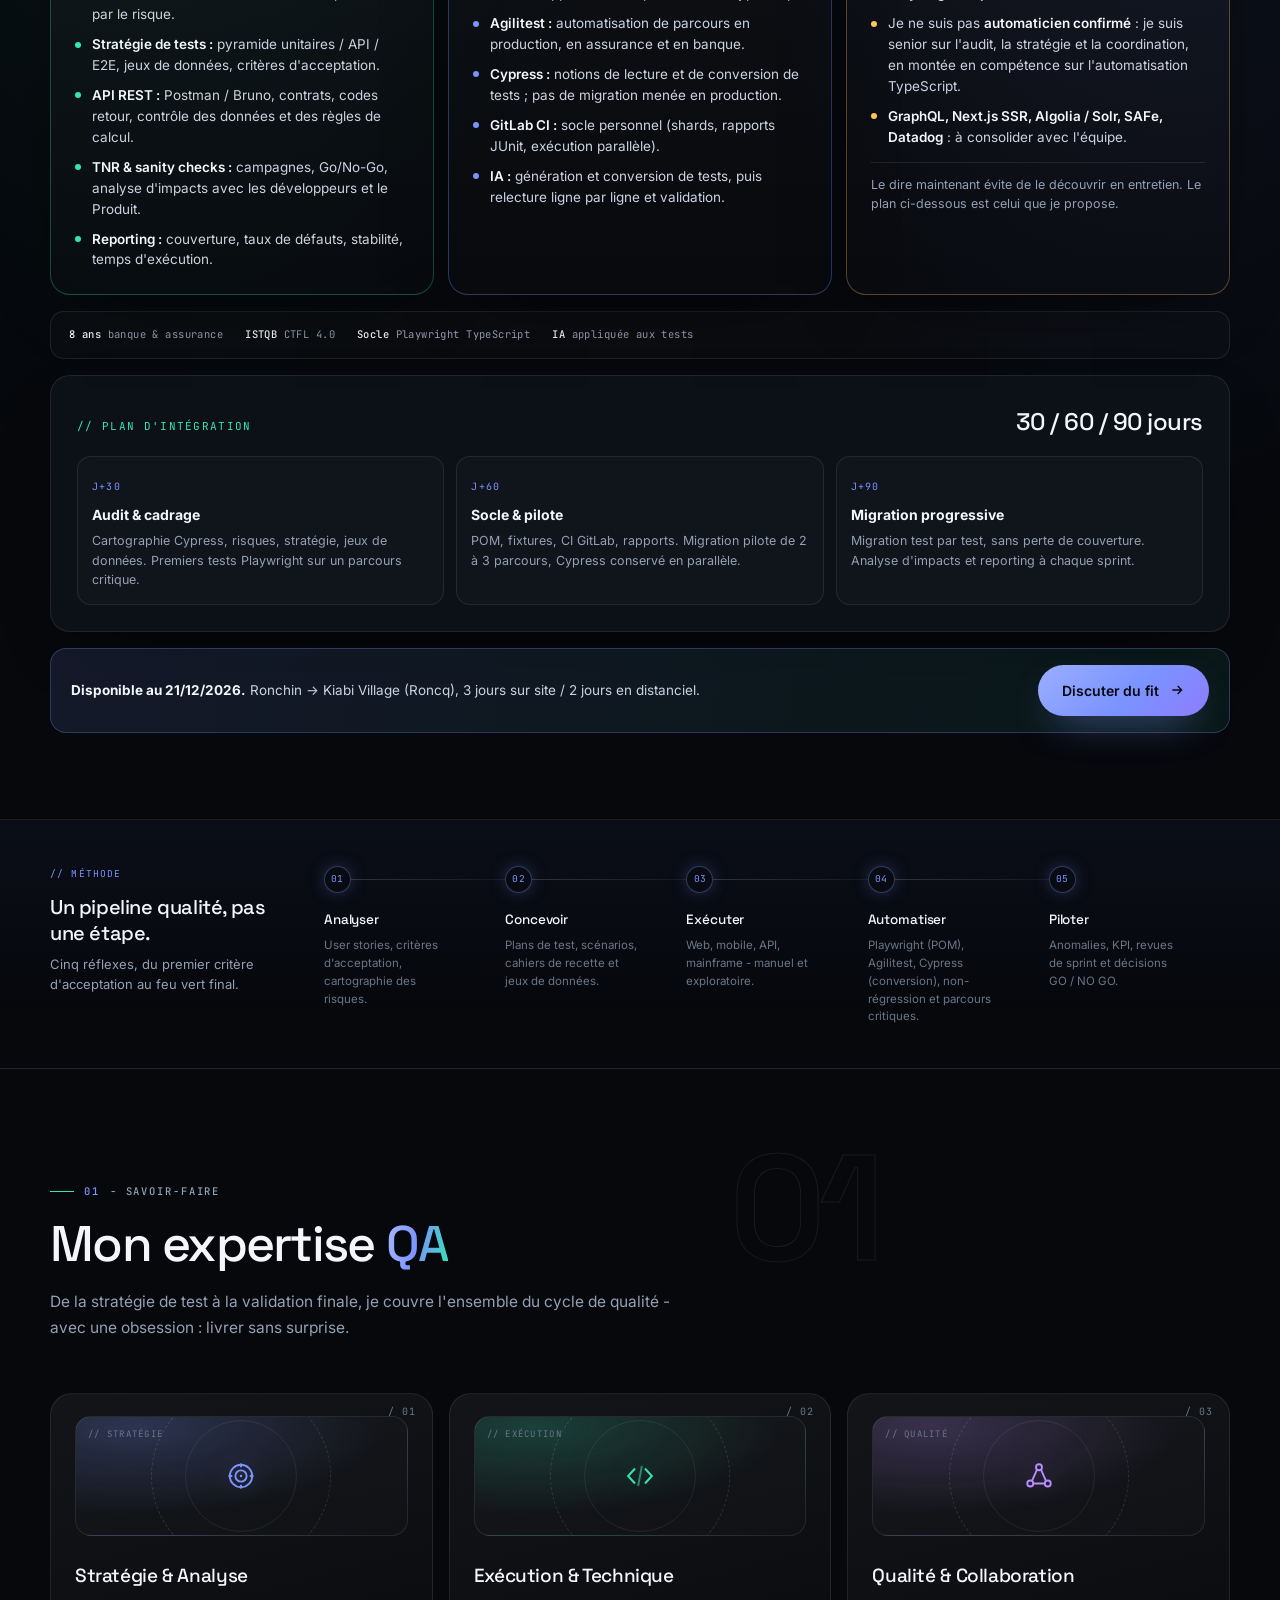
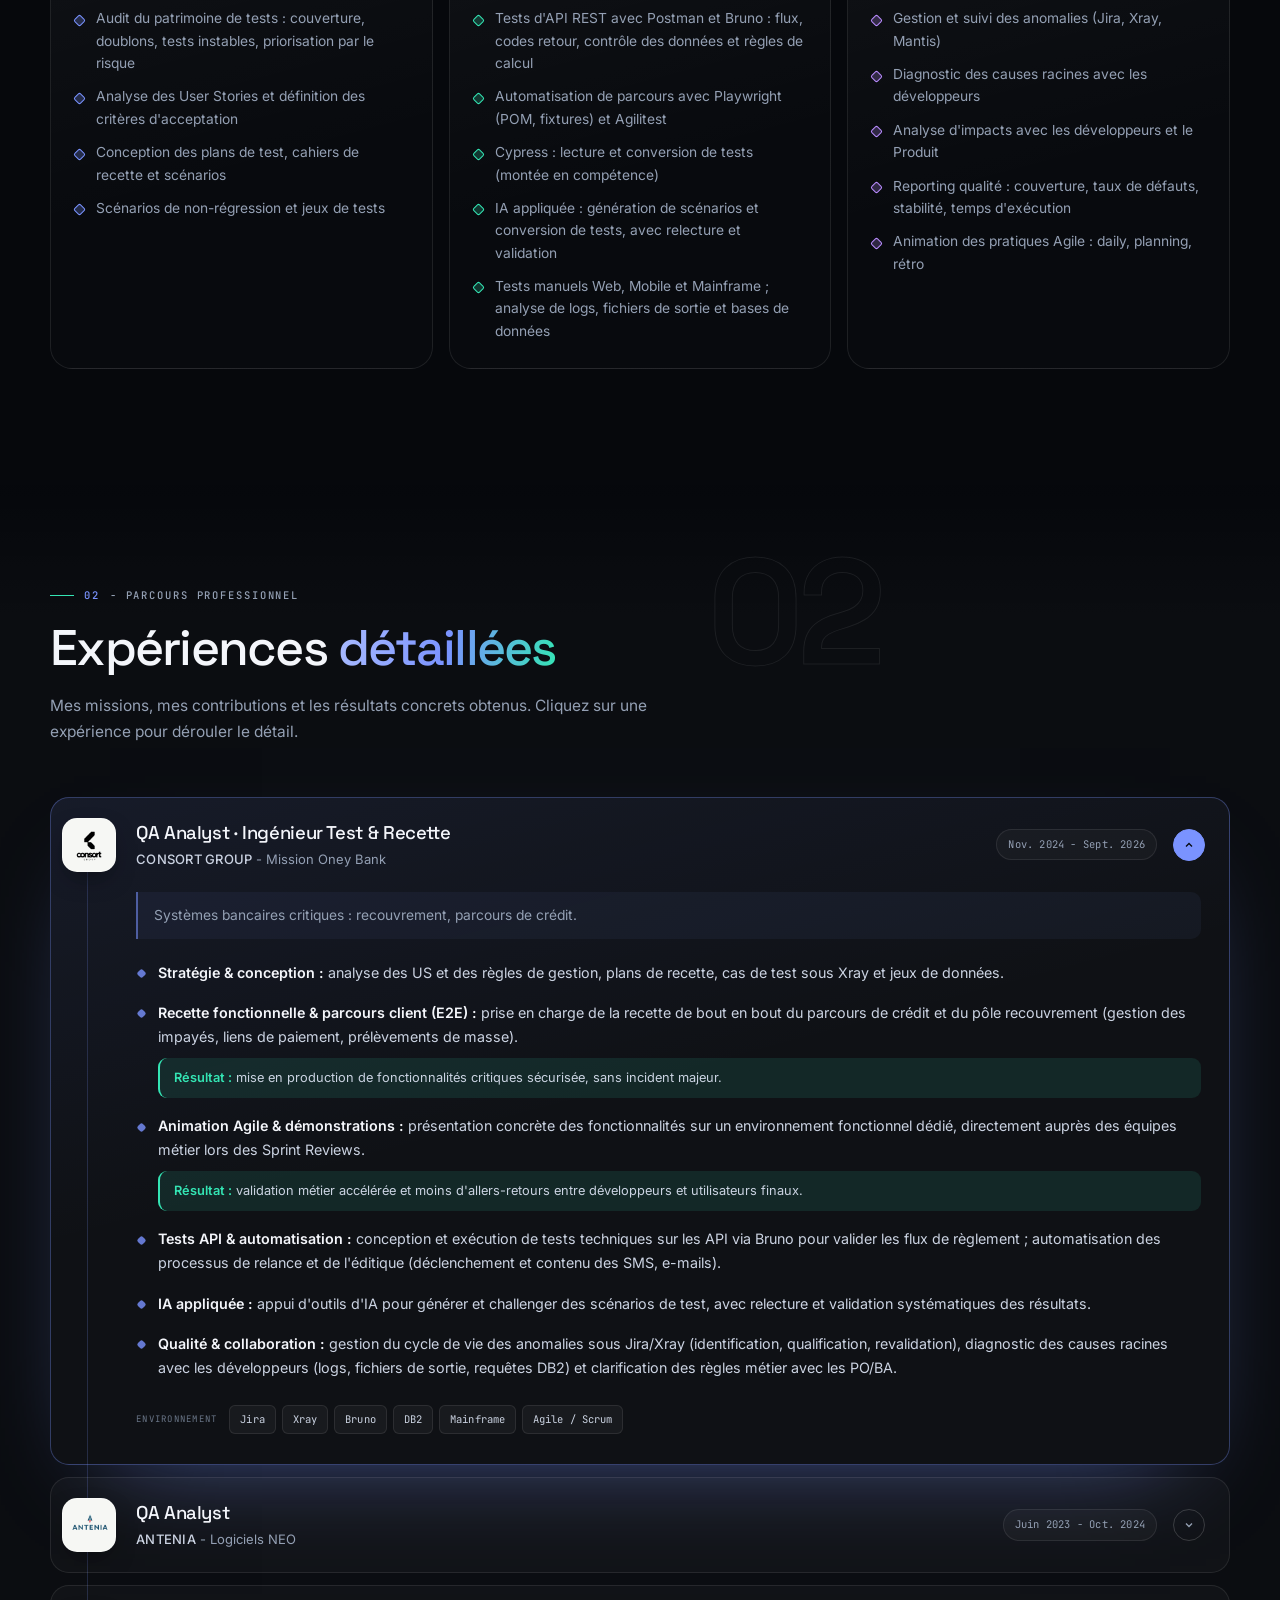
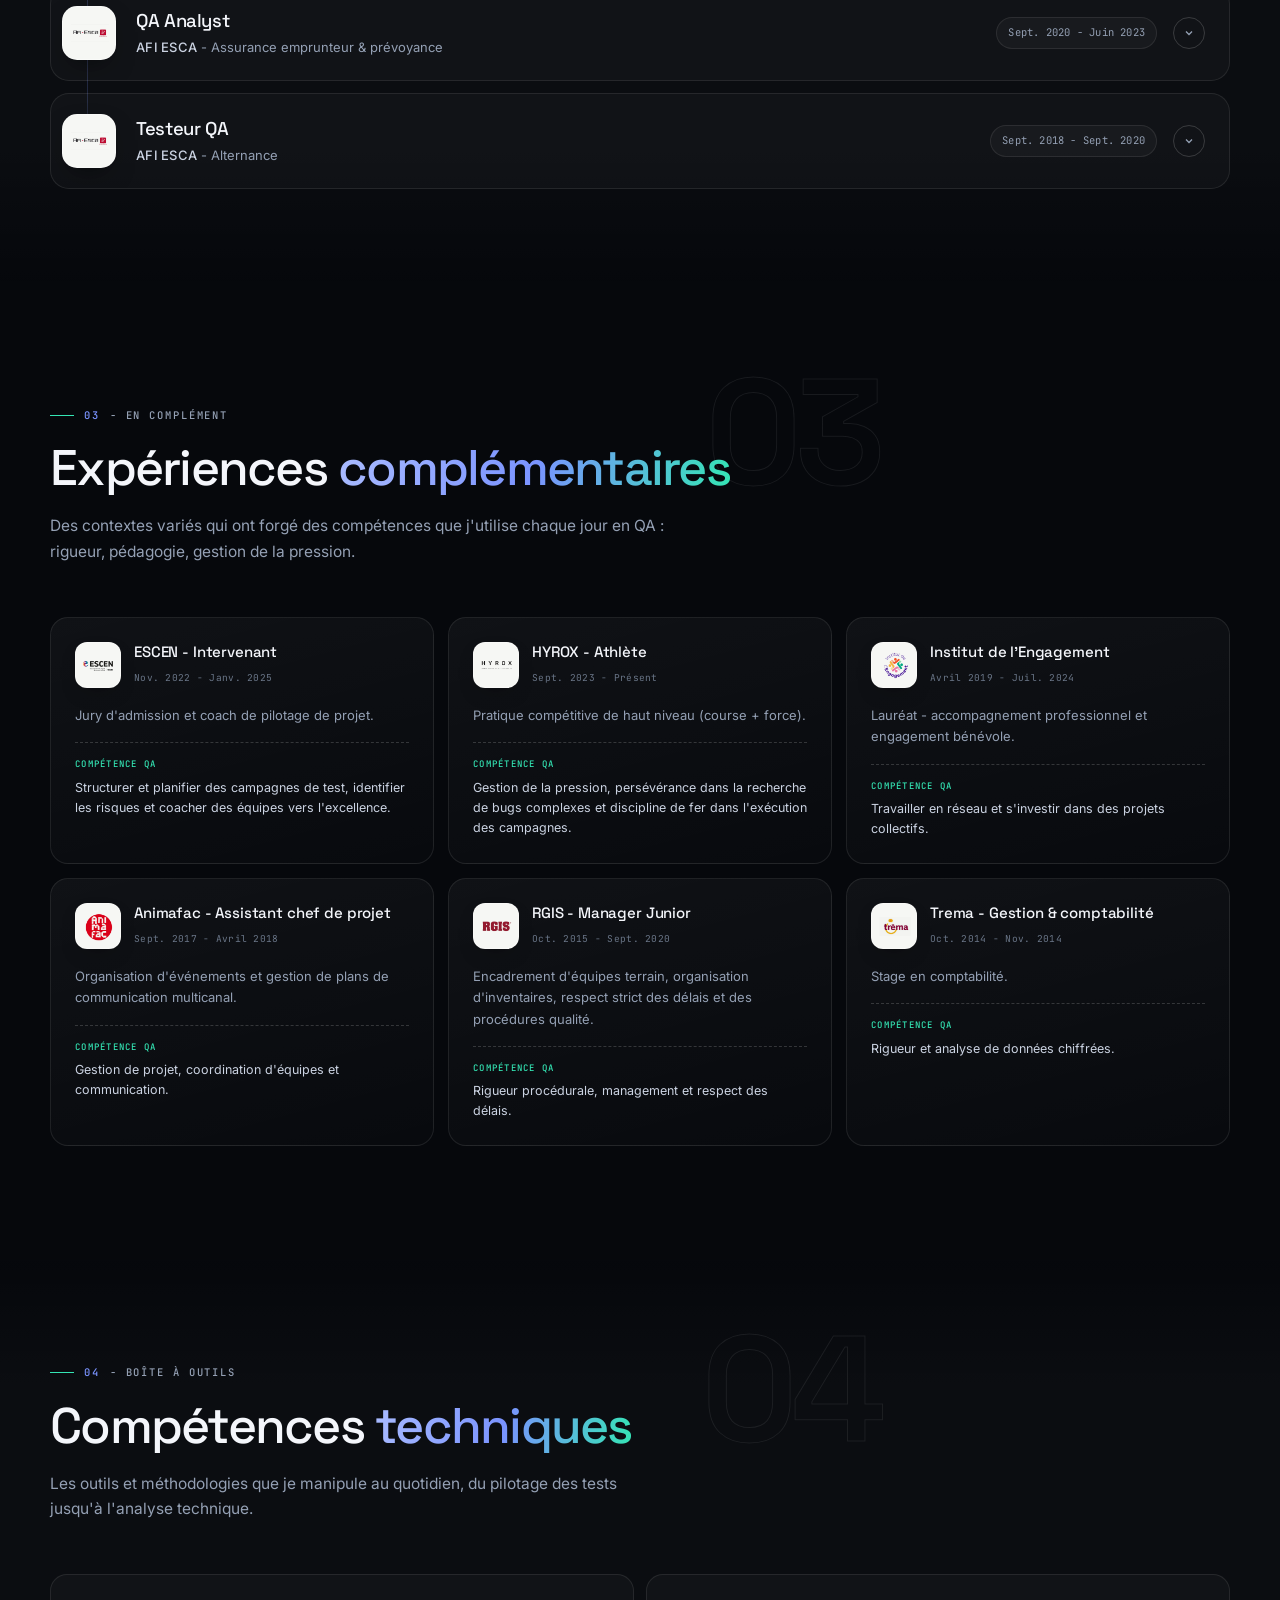
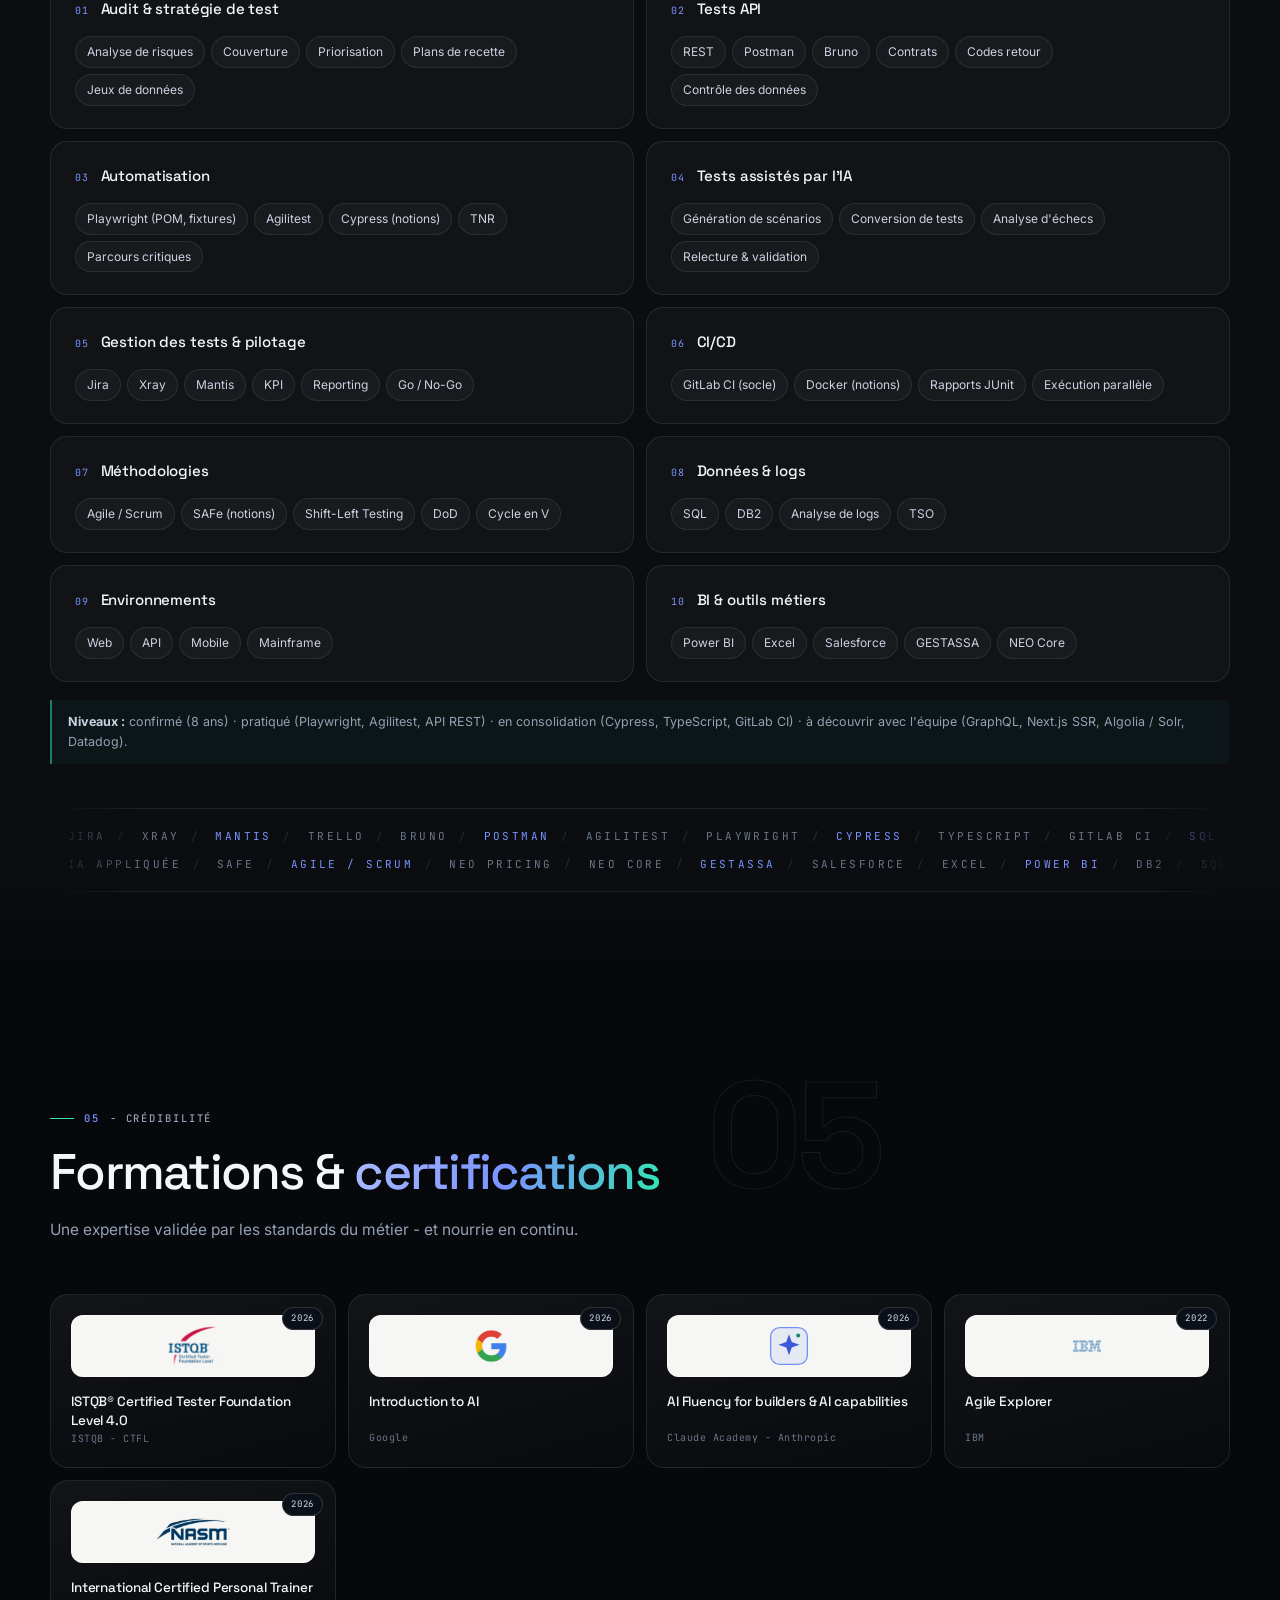
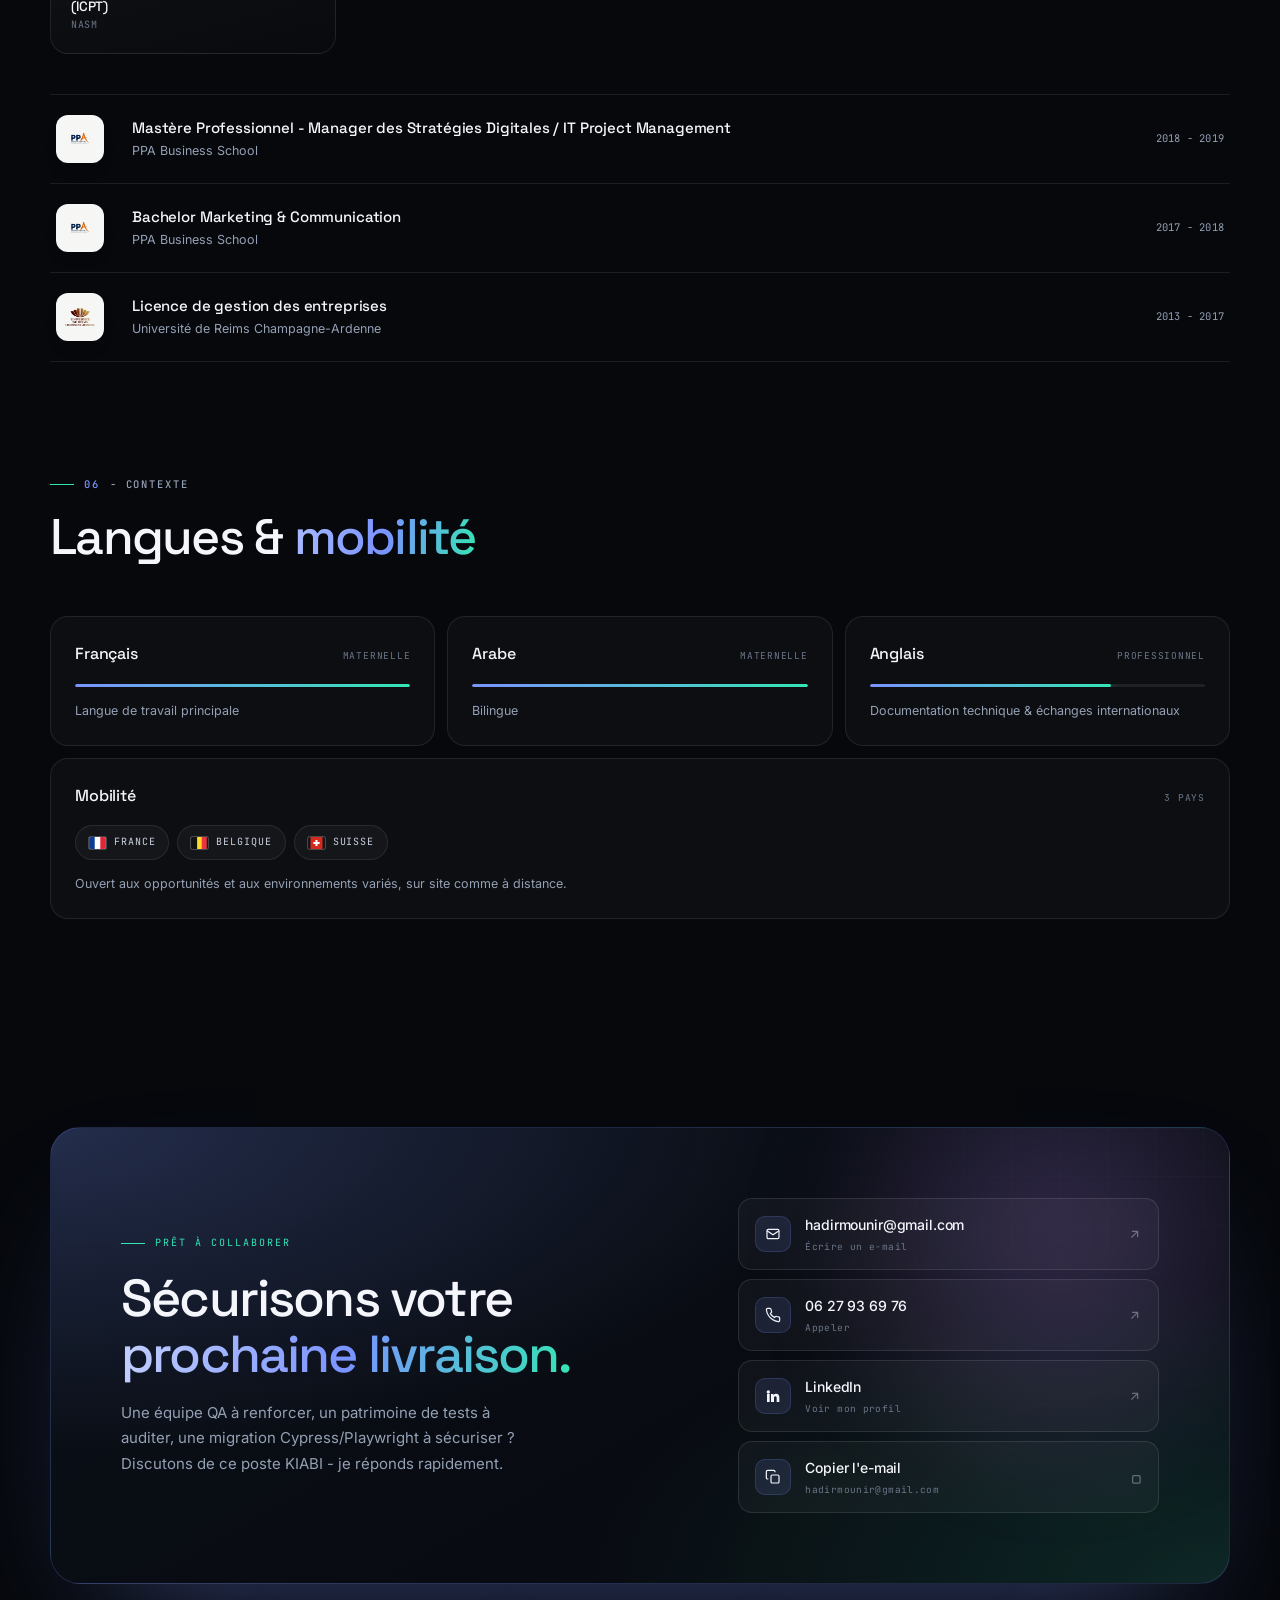
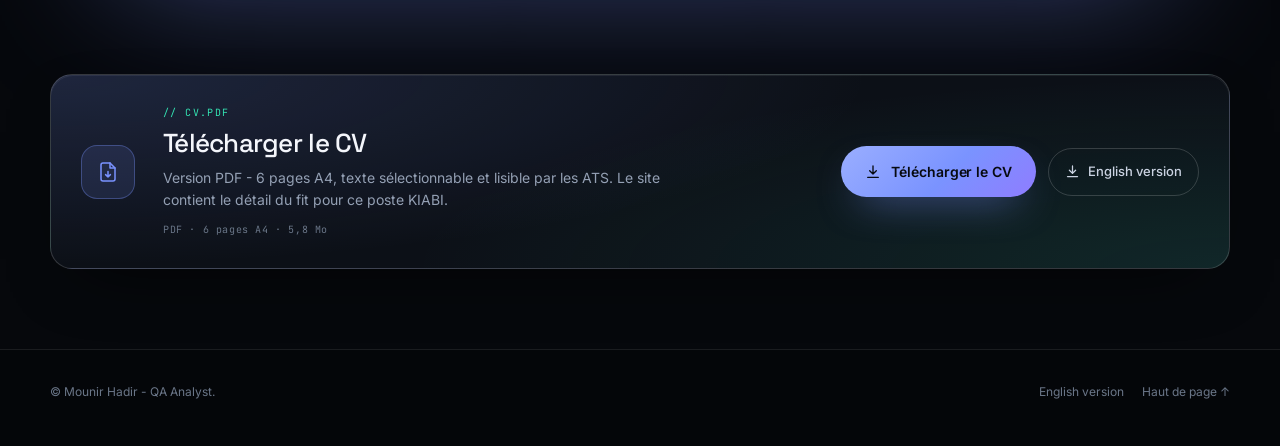
==== commit c1ef36f3: "Mise a jour CV : poste KIABI vise (pas mission actuelle), cadrage honnete" ====
--- a/index.html
+++ b/index.html
@@ -3,13 +3,13 @@
 <head>
 <meta charset="UTF-8">
 <meta name="viewport" content="width=device-width, initial-scale=1">
-<title>Mounir Hadir - QA Analyst | Recette fonctionnelle &amp; Agile</title>
-<meta name="description" content="Mounir Hadir, QA Analyst avec 8 ans d'expérience en recette fonctionnelle, tests API et automatisation. Assurance, banque, digitalisation. Missions, résultats et certifications.">
+<title>Mounir Hadir - QA Analyst senior | Audit, stratégie de test &amp; automatisation</title>
+<meta name="description" content="Mounir Hadir, QA Analyst senior, 8 ans en banque et assurance. Audit du patrimoine de tests, stratégie de non-régression, tests API et automatisation Playwright. Cible : poste QA Automaticien KIABI (AO2613576).">
 <meta name="author" content="Mounir Hadir">
 <meta name="theme-color" content="#06080C">
 <meta property="og:type" content="profile">
-<meta property="og:title" content="Mounir Hadir - QA Analyst">
-<meta property="og:description" content="8 ans à faire le pont entre la technique et le métier pour garantir des livraisons fiables.">
+<meta property="og:title" content="Mounir Hadir - QA Analyst senior">
+<meta property="og:description" content="8 ans en environnements critiques. Audit, stratégie de test, API et automatisation Playwright - avec une montée en compétence Cypress/TypeScript annoncée.">
 <meta property="og:image" content="mounir-web.jpg">
 <meta property="og:locale" content="fr_FR">
 <link rel="alternate" hreflang="fr" href="index.html">
@@ -33,6 +33,7 @@
       <span>Mounir Hadir<small>QA Analyst</small></span>
     </a>
     <nav class="nav-links" aria-label="Navigation principale">
+      <a href="#mission">Poste KIABI</a>
       <a href="#expertise">Expertise</a>
       <a href="#experiences">Expériences</a>
       <a href="#complementaires">Parcours</a>
@@ -56,12 +57,13 @@
 </header>
 
 <div class="mobile-menu" id="mobileMenu" aria-hidden="true">
-  <a href="#expertise"><i>01</i>Expertise</a>
-  <a href="#experiences"><i>02</i>Expériences</a>
-  <a href="#complementaires"><i>03</i>Parcours</a>
-  <a href="#competences"><i>04</i>Compétences</a>
-  <a href="#formation"><i>05</i>Formations</a>
-  <a href="#contact"><i>06</i>Contact</a>
+  <a href="#mission"><i>01</i>Poste KIABI</a>
+  <a href="#expertise"><i>02</i>Expertise</a>
+  <a href="#experiences"><i>03</i>Expériences</a>
+  <a href="#complementaires"><i>04</i>Parcours</a>
+  <a href="#competences"><i>05</i>Compétences</a>
+  <a href="#formation"><i>06</i>Formations</a>
+  <a href="#contact"><i>07</i>Contact</a>
   <div class="mm-lang">
     <a class="is-active" href="index.html" aria-current="page"><svg class="flag" viewBox="0 0 21 15" aria-hidden="true"><rect width="21" height="15" fill="#fff"/><rect width="7" height="15" fill="#0B3D91"/><rect x="14" width="7" height="15" fill="#E32636"/></svg>FR</a>
     <a href="en.html" lang="en"><svg class="flag" viewBox="0 0 60 30" aria-hidden="true"><rect width="60" height="30" fill="#012169"/><path d="M0 0 60 30M60 0 0 30" stroke="#fff" stroke-width="6"/><path d="M0 0 60 30M60 0 0 30" stroke="#C8102E" stroke-width="2.5"/><path d="M30 0v30M0 15h60" stroke="#fff" stroke-width="10"/><path d="M30 0v30M0 15h60" stroke="#C8102E" stroke-width="6"/></svg>EN</a>
@@ -75,17 +77,19 @@
     <div class="wrap">
       <div class="hero-grid">
         <div class="hero-copy">
-          <span class="eyebrow reveal"><span class="dot"></span><span class="mono">[ Disponible ]</span><span class="sep-dot"></span><span class="eb-loc">Nouvelles missions · France · Belgique · Suisse</span></span>
+          <span class="eyebrow reveal"><span class="dot"></span><span class="mono">[ Disponible au 21/12/2026 ]</span><span class="sep-dot"></span><span class="eb-loc">Poste KIABI AO2613576 · Roncq · 3 j site / 2 j distanciel</span></span>
           <h1 class="hero-title reveal" id="heroTitle" data-d="1">Mounir<br><span class="grad">Hadir</span><span class="caret" aria-hidden="true"></span></h1>
           <p class="hero-role reveal" data-d="2">
-            QA Analyst
+            QA Analyst senior
             <span class="sep"></span>
-            <span class="muted">Recette fonctionnelle &amp; Agile</span>
+            <span class="muted">Audit, stratégie de test &amp; automatisation</span>
           </p>
           <p class="hero-lead reveal" data-d="3">
-            <strong>8 ans d'expérience</strong> à faire le pont entre la technique et le métier.
-            Je conçois, exécute et automatise les stratégies de test qui sécurisent les livraisons -
-            parce que la qualité n'est pas une étape finale, c'est un <strong>levier de performance</strong>.
+            <strong>8 ans en environnements critiques</strong> (banque, assurance).
+            Pour ce poste KIABI, je propose l'<strong>audit du patrimoine</strong>, la
+            <strong>stratégie de non-régression</strong> et l'<strong>automatisation Playwright</strong>.
+            Sur Cypress/TypeScript, je suis en <strong>montée en compétence réelle</strong> -
+            avec un socle déjà construit, pas une promesse.
           </p>
           <p class="cv-contact">
             <a class="cv-strong" href="mailto:hadirmounir@gmail.com">hadirmounir@gmail.com</a>
@@ -94,8 +98,8 @@
             <span>France - Belgique - Suisse</span>
           </p>
           <div class="hero-actions reveal" data-d="4">
-            <a href="#experiences" class="btn btn-primary">
-              Découvrir mes missions
+            <a href="#mission" class="btn btn-primary">
+              Voir mon fit pour ce poste
               <svg viewBox="0 0 24 24" fill="none" stroke="currentColor" stroke-width="2" aria-hidden="true"><path d="M5 12h14M13 6l6 6-6 6"/></svg>
             </a>
             <a href="#contact" class="btn btn-ghost">
@@ -123,8 +127,8 @@
               <pre><span class="t-p">$</span> profile --check
 <span class="t-ok">✓</span> 8 ans d'expérience
 <span class="t-ok">✓</span> ISTQB CTFL 4.0
-<span class="t-ok">✓</span> recette E2E · API · Web
-<span class="t-p">→</span> dispo · France · Belgique · Suisse</pre>
+<span class="t-ok">✓</span> API · Playwright · TNR
+<span class="t-p">→</span> dispo 21/12 · Roncq</pre>
             </div>
           </div>
         </div>
@@ -136,6 +140,78 @@
       <p class="trust-label">Ils m'ont fait confiance</p>
       <div class="marquee" aria-label="Logos des entreprises et des structures qui m'ont fait confiance">
         <div class="marquee-track" id="track1"></div>
+      </div>
+    </div>
+  </section>
+
+  <!-- ================= FOCUS MISSION KIABI ================= -->
+  <section id="mission" class="mission" aria-labelledby="missionTitle">
+    <div class="wrap">
+      <div class="mission-head reveal">
+        <span class="mission-kicker"><span class="dot"></span> AO2613576 · QA Automaticien · KIABI</span>
+        <h2 id="missionTitle">Un QA senior qui sécurise le périmètre.<br><em>Et qui automatise - sans maquillage.</em></h2>
+        <p>Parcours Discovery (catalogue, fiches produits, recherche, filtres, recommandations) · 21/12/2026 → 30/11/2027 · Kiabi Village (Roncq) · 3 j sur site / 2 j distanciel.</p>
+      </div>
+
+      <div class="mission-grid">
+        <article class="mission-card mission-now reveal">
+          <span class="mission-tag">Dès le premier sprint</span>
+          <h3>Ce que j'apporte tout de suite</h3>
+          <ul>
+            <li><b>Audit du patrimoine :</b> cartographie de la couverture, doublons, tests instables, priorisation par le risque.</li>
+            <li><b>Stratégie de tests :</b> pyramide unitaires / API / E2E, jeux de données, critères d'acceptation.</li>
+            <li><b>API REST :</b> Postman / Bruno, contrats, codes retour, contrôle des données et des règles de calcul.</li>
+            <li><b>TNR &amp; sanity checks :</b> campagnes, Go/No-Go, analyse d'impacts avec les développeurs et le Produit.</li>
+            <li><b>Reporting :</b> couverture, taux de défauts, stabilité, temps d'exécution.</li>
+          </ul>
+        </article>
+
+        <article class="mission-card mission-auto reveal" data-d="1">
+          <span class="mission-tag">Automatisation - niveau réel</span>
+          <h3>Ce que je pratique déjà</h3>
+          <ul>
+            <li><b>Playwright :</b> POM, fixtures, sélecteurs robustes, traces, rapports - socle personnel en TypeScript.</li>
+            <li><b>Agilitest :</b> automatisation de parcours en production, en assurance et en banque.</li>
+            <li><b>Cypress :</b> notions de lecture et de conversion de tests ; pas de migration menée en production.</li>
+            <li><b>GitLab CI :</b> socle personnel (shards, rapports JUnit, exécution parallèle).</li>
+            <li><b>IA :</b> génération et conversion de tests, puis relecture ligne par ligne et validation.</li>
+          </ul>
+        </article>
+
+        <article class="mission-card mission-gap reveal" data-d="2">
+          <span class="mission-tag">Transparence</span>
+          <h3>Ce que je ne prétends pas</h3>
+          <ul>
+            <li>Je n'ai pas mené de <b>migration Cypress → Playwright en production</b>.</li>
+            <li>Je ne suis pas <b>automaticien confirmé</b> : je suis senior sur l'audit, la stratégie et la coordination, en montée en compétence sur l'automatisation TypeScript.</li>
+            <li><b>GraphQL, Next.js SSR, Algolia / Solr, SAFe, Datadog</b> : à consolider avec l'équipe.</li>
+          </ul>
+          <p class="mission-note">Le dire maintenant évite de le découvrir en entretien. Le plan ci-dessous est celui que je propose.</p>
+        </article>
+      </div>
+
+      <div class="mission-proof reveal">
+        <span><b>8 ans</b> banque &amp; assurance</span>
+        <span><b>ISTQB</b> CTFL 4.0</span>
+        <span><b>Socle</b> Playwright TypeScript</span>
+        <span><b>IA</b> appliquée aux tests</span>
+      </div>
+
+      <div class="mission-plan reveal">
+        <div class="plan-head"><span class="mono">// plan d'intégration</span><h3>30 / 60 / 90 jours</h3></div>
+        <ol class="plan">
+          <li><span class="plan-d">J+30</span><b>Audit &amp; cadrage</b><p>Cartographie Cypress, risques, stratégie, jeux de données. Premiers tests Playwright sur un parcours critique.</p></li>
+          <li><span class="plan-d">J+60</span><b>Socle &amp; pilote</b><p>POM, fixtures, CI GitLab, rapports. Migration pilote de 2 à 3 parcours, Cypress conservé en parallèle.</p></li>
+          <li><span class="plan-d">J+90</span><b>Migration progressive</b><p>Migration test par test, sans perte de couverture. Analyse d'impacts et reporting à chaque sprint.</p></li>
+        </ol>
+      </div>
+
+      <div class="mission-cta reveal">
+        <p><b>Disponible au 21/12/2026.</b> Ronchin → Kiabi Village (Roncq), 3 jours sur site / 2 jours en distanciel.</p>
+        <a class="btn btn-primary" href="mailto:hadirmounir@gmail.com?subject=Mission%20KIABI%20AO2613576%20-%20QA%20Automaticien">
+          Discuter du fit
+          <svg viewBox="0 0 24 24" fill="none" stroke="currentColor" stroke-width="2" aria-hidden="true"><path d="M5 12h14M13 6l6 6-6 6"/></svg>
+        </a>
       </div>
     </div>
   </section>
@@ -167,7 +243,7 @@
         <li>
           <span class="n">04</span>
           <h3>Automatiser</h3>
-          <p>Agilitest, Playwright, non-régression et parcours critiques.</p>
+          <p>Playwright (POM), Agilitest, Cypress (conversion), non-régression et parcours critiques.</p>
         </li>
         <li>
           <span class="n">05</span>
@@ -199,6 +275,7 @@
           </div>
           <h3>Stratégie &amp; Analyse</h3>
           <ul>
+            <li>Audit du patrimoine de tests : couverture, doublons, tests instables, priorisation par le risque</li>
             <li>Analyse des User Stories et définition des critères d'acceptation</li>
             <li>Conception des plans de test, cahiers de recette et scénarios</li>
             <li>Scénarios de non-régression et jeux de tests</li>
@@ -215,10 +292,11 @@
           </div>
           <h3>Exécution &amp; Technique</h3>
           <ul>
-            <li>Tests manuels Web, Mobile et Mainframe</li>
-            <li>Analyse de logs, fichiers de sortie et bases de données</li>
-            <li>Tests API avec Postman et Bruno</li>
-            <li>Automatisation des parcours avec Agilitest et Playwright</li>
+            <li>Tests d'API REST avec Postman et Bruno : flux, codes retour, contrôle des données et règles de calcul</li>
+            <li>Automatisation de parcours avec Playwright (POM, fixtures) et Agilitest</li>
+            <li>Cypress : lecture et conversion de tests (montée en compétence)</li>
+            <li>IA appliquée : génération de scénarios et conversion de tests, avec relecture et validation</li>
+            <li>Tests manuels Web, Mobile et Mainframe ; analyse de logs, fichiers de sortie et bases de données</li>
           </ul>
         </article>
 
@@ -235,6 +313,8 @@
           <ul>
             <li>Gestion et suivi des anomalies (Jira, Xray, Mantis)</li>
             <li>Diagnostic des causes racines avec les développeurs</li>
+            <li>Analyse d'impacts avec les développeurs et le Produit</li>
+            <li>Reporting qualité : couverture, taux de défauts, stabilité, temps d'exécution</li>
             <li>Animation des pratiques Agile : daily, planning, rétro</li>
           </ul>
         </article>
@@ -268,6 +348,7 @@
               <div class="xp-content">
                 <p class="xp-intro">Systèmes bancaires critiques : recouvrement, parcours de crédit.</p>
                 <ul class="xp-bullets">
+                  <li><strong>Stratégie &amp; conception :</strong> analyse des US et des règles de gestion, plans de recette, cas de test sous Xray et jeux de données.</li>
                   <li><strong>Recette fonctionnelle &amp; parcours client (E2E) :</strong> prise en charge de la recette de bout en bout du parcours de crédit et du pôle recouvrement (gestion des impayés, liens de paiement, prélèvements de masse).
                     <span class="res"><b>Résultat :</b> mise en production de fonctionnalités critiques sécurisée, sans incident majeur.</span>
                   </li>
@@ -275,6 +356,7 @@
                     <span class="res"><b>Résultat :</b> validation métier accélérée et moins d'allers-retours entre développeurs et utilisateurs finaux.</span>
                   </li>
                   <li><strong>Tests API &amp; automatisation :</strong> conception et exécution de tests techniques sur les API via Bruno pour valider les flux de règlement ; automatisation des processus de relance et de l'éditique (déclenchement et contenu des SMS, e-mails).</li>
+                  <li><strong>IA appliquée :</strong> appui d'outils d'IA pour générer et challenger des scénarios de test, avec relecture et validation systématiques des résultats.</li>
                   <li><strong>Qualité &amp; collaboration :</strong> gestion du cycle de vie des anomalies sous Jira/Xray (identification, qualification, revalidation), diagnostic des causes racines avec les développeurs (logs, fichiers de sortie, requêtes DB2) et clarification des règles métier avec les PO/BA.</li>
                 </ul>
                 <div class="env">
@@ -301,12 +383,12 @@
               <div class="xp-content">
                 <p class="xp-intro">Éditeur français de logiciels d'assurance (IARD, Santé, Prévoyance) depuis 1986. Qualité de la suite NEO (Core, Pricing, Partner, Selfcare) pour de grands comptes comme GENERALI et SWISSLIFE.</p>
                 <ul class="xp-bullets">
+                  <li><strong>Automatisation &amp; API :</strong> scénarios de test répétitifs mis en œuvre via Agilitest pour sécuriser les livraisons ; vérification des grilles tarifaires et du paramétrage client avec Postman.</li>
                   <li><strong>Paramétrage &amp; migration des données</strong> (GENERALI, SWISSLIFE) : paramétrage des produits de mutuelle et de prévoyance, migration des données vers NEO Core - le back-office de gestion des contrats et sinistres - validée étape par étape par des tests de gestion de contrats.
                     <span class="res"><b>Résultat :</b> migration fiabilisée pour deux acteurs majeurs de l'assurance, avec continuité de service et conformité réglementaire.</span>
                   </li>
                   <li><strong>Tests de tarification (NEO Pricing) :</strong> validation du moteur de tarification, des grilles tarifaires, des critères de calcul des primes et des règles de gestion transverses ; vérification de la diffusion des tarifs via API vers les partenaires (extranets, comparateurs).</li>
                   <li><strong>Validation de l'écosystème digital :</strong> parcours de vente en ligne sur NEO Partner (extranet sécurisé pour les courtiers) et fonctionnalités de NEO Selfcare (portail client en autonomie).</li>
-                  <li><strong>Automatisation &amp; API :</strong> scénarios de test répétitifs mis en œuvre via Agilitest pour sécuriser les livraisons ; vérification des grilles tarifaires et du paramétrage client avec Postman.</li>
                 </ul>
                 <div class="env">
                   <span class="env-label">Environnement</span>
@@ -338,7 +420,7 @@
                   </li>
                   <li><strong>Transition Agile / Scrum :</strong> accompagnement de l'équipe du Cycle en V vers Agile/Scrum, participation active aux cérémonies et intégration de la qualité dès la conception (Shift-Left Testing).</li>
                   <li><strong>Tests API &amp; tarification :</strong> vérification du moteur de tarification via les API et contrôle des résultats côté simulateur des courtiers partenaires, pour garantir l'exactitude des données affichées aux clients.</li>
-                  <li><strong>KPI &amp; reporting :</strong> élaboration et suivi des indicateurs de performance (taux de souscription électronique vs papier, taux de transformation) pour mesurer l'impact de la digitalisation.</li>
+                  <li><strong>KPI &amp; reporting :</strong> élaboration et suivi des indicateurs métier (taux de souscription électronique vs papier, taux de transformation) pour mesurer l'impact de la digitalisation.</li>
                   <li><strong>Qualité &amp; documentation :</strong> traçabilité des exigences, documentation des résultats de test et gestion des anomalies jusqu'à leur résolution.</li>
                 </ul>
                 <div class="env">
@@ -462,45 +544,57 @@
 
       <div class="skills-grid">
         <article class="skill reveal">
-          <div class="skill-head"><span class="n">01</span><h3>Gestion des tests</h3></div>
-          <div class="chips"><span class="chip">Jira</span><span class="chip">Xray</span><span class="chip">Mantis</span><span class="chip">Trello</span></div>
+          <div class="skill-head"><span class="n">01</span><h3>Audit &amp; stratégie de test</h3></div>
+          <div class="chips"><span class="chip">Analyse de risques</span><span class="chip">Couverture</span><span class="chip">Priorisation</span><span class="chip">Plans de recette</span><span class="chip">Jeux de données</span></div>
         </article>
 
         <article class="skill reveal" data-d="1">
           <div class="skill-head"><span class="n">02</span><h3>Tests API</h3></div>
-          <div class="chips"><span class="chip">Bruno</span><span class="chip">Postman</span><span class="chip">Validation des flux</span><span class="chip">Codes retour</span></div>
+          <div class="chips"><span class="chip">REST</span><span class="chip">Postman</span><span class="chip">Bruno</span><span class="chip">Contrats</span><span class="chip">Codes retour</span><span class="chip">Contrôle des données</span></div>
         </article>
 
         <article class="skill reveal">
           <div class="skill-head"><span class="n">03</span><h3>Automatisation</h3></div>
-          <div class="chips"><span class="chip">Agilitest</span><span class="chip">Playwright</span><span class="chip">Non-régression</span></div>
+          <div class="chips"><span class="chip">Playwright (POM, fixtures)</span><span class="chip">Agilitest</span><span class="chip">Cypress (notions)</span><span class="chip">TNR</span><span class="chip">Parcours critiques</span></div>
         </article>
 
         <article class="skill reveal" data-d="1">
-          <div class="skill-head"><span class="n">04</span><h3>Bases de données &amp; logs</h3></div>
+          <div class="skill-head"><span class="n">04</span><h3>Tests assistés par l'IA</h3></div>
+          <div class="chips"><span class="chip">Génération de scénarios</span><span class="chip">Conversion de tests</span><span class="chip">Analyse d'échecs</span><span class="chip">Relecture &amp; validation</span></div>
+        </article>
+
+        <article class="skill reveal">
+          <div class="skill-head"><span class="n">05</span><h3>Gestion des tests &amp; pilotage</h3></div>
+          <div class="chips"><span class="chip">Jira</span><span class="chip">Xray</span><span class="chip">Mantis</span><span class="chip">KPI</span><span class="chip">Reporting</span><span class="chip">Go / No-Go</span></div>
+        </article>
+
+        <article class="skill reveal" data-d="1">
+          <div class="skill-head"><span class="n">06</span><h3>CI/CD</h3></div>
+          <div class="chips"><span class="chip">GitLab CI (socle)</span><span class="chip">Docker (notions)</span><span class="chip">Rapports JUnit</span><span class="chip">Exécution parallèle</span></div>
+        </article>
+
+        <article class="skill reveal">
+          <div class="skill-head"><span class="n">07</span><h3>Méthodologies</h3></div>
+          <div class="chips"><span class="chip">Agile / Scrum</span><span class="chip">SAFe (notions)</span><span class="chip">Shift-Left Testing</span><span class="chip">DoD</span><span class="chip">Cycle en V</span></div>
+        </article>
+
+        <article class="skill reveal" data-d="1">
+          <div class="skill-head"><span class="n">08</span><h3>Données &amp; logs</h3></div>
           <div class="chips"><span class="chip">SQL</span><span class="chip">DB2</span><span class="chip">Analyse de logs</span><span class="chip">TSO</span></div>
         </article>
 
         <article class="skill reveal">
-          <div class="skill-head"><span class="n">05</span><h3>Méthodologies</h3></div>
-          <div class="chips"><span class="chip">Agile / Scrum</span><span class="chip">Sprint Reviews</span><span class="chip">DoD</span><span class="chip">Cycle en V</span><span class="chip">Shift-Left Testing</span></div>
+          <div class="skill-head"><span class="n">09</span><h3>Environnements</h3></div>
+          <div class="chips"><span class="chip">Web</span><span class="chip">API</span><span class="chip">Mobile</span><span class="chip">Mainframe</span></div>
         </article>
 
         <article class="skill reveal" data-d="1">
-          <div class="skill-head"><span class="n">06</span><h3>Environnements</h3></div>
-          <div class="chips"><span class="chip">Web</span><span class="chip">API</span><span class="chip">Mobile</span><span class="chip">Mainframe</span></div>
-        </article>
-
-        <article class="skill reveal">
-          <div class="skill-head"><span class="n">07</span><h3>Business Intelligence</h3></div>
-          <div class="chips"><span class="chip">Power BI</span><span class="chip">Excel</span><span class="chip">Google Analytics</span></div>
-        </article>
-
-        <article class="skill reveal" data-d="1">
-          <div class="skill-head"><span class="n">08</span><h3>CRM &amp; outils métiers</h3></div>
-          <div class="chips"><span class="chip">Salesforce</span><span class="chip">GESTASSA</span><span class="chip">NEO Core</span><span class="chip">NEO Pricing</span></div>
-        </article>
-      </div>
+          <div class="skill-head"><span class="n">10</span><h3>BI &amp; outils métiers</h3></div>
+          <div class="chips"><span class="chip">Power BI</span><span class="chip">Excel</span><span class="chip">Salesforce</span><span class="chip">GESTASSA</span><span class="chip">NEO Core</span></div>
+        </article>
+      </div>
+
+      <p class="skills-note reveal"><b>Niveaux :</b> confirmé (8 ans) · pratiqué (Playwright, Agilitest, API REST) · en consolidation (Cypress, TypeScript, GitLab CI) · à découvrir avec l'équipe (GraphQL, Next.js SSR, Algolia / Solr, Datadog).</p>
 
       <div class="tool-marquee" id="toolBand" aria-hidden="true"></div>
     </div>
@@ -530,12 +624,18 @@
         </article>
 
         <article class="cert reveal" data-d="2">
+          <span class="yr">2026</span>
+          <div class="cert-logo"><img src="ai-cert.svg" alt="" loading="lazy"></div>
+          <div><h3>AI Fluency for builders &amp; AI capabilities</h3><p>Claude Academy - Anthropic</p></div>
+        </article>
+
+        <article class="cert reveal" data-d="3">
           <span class="yr">2022</span>
           <div class="cert-logo"><img src="ibm.png" alt="Logo IBM" loading="lazy"></div>
           <div><h3>Agile Explorer</h3><p>IBM</p></div>
         </article>
 
-        <article class="cert reveal" data-d="3">
+        <article class="cert reveal">
           <span class="yr">2026</span>
           <div class="cert-logo"><img src="nasm.png" alt="Logo NASM" loading="lazy"></div>
           <div><h3>International Certified Personal Trainer (ICPT)</h3><p>NASM</p></div>
@@ -620,7 +720,7 @@
         <div class="contact-content">
           <span class="contact-label">Prêt à collaborer</span>
           <h2 id="contactTitle">Sécurisons votre <em>prochaine livraison.</em></h2>
-          <p>Un projet, une équipe à renforcer, une recette à structurer ? Discutons de votre prochain défi QA - je réponds rapidement.</p>
+          <p>Une équipe QA à renforcer, un patrimoine de tests à auditer, une migration Cypress/Playwright à sécuriser ? Discutons de ce poste KIABI - je réponds rapidement.</p>
         </div>
         <div class="contact-actions">
           <a class="contact-link" href="mailto:hadirmounir@gmail.com">
@@ -657,12 +757,14 @@
         </span>
         <div class="dl-txt">
           <span class="dl-label">// cv.pdf</span>
-          <h2 id="dlTitle"> Importer le CV :</h2>
+          <h2 id="dlTitle">Télécharger le CV</h2>
+          <p>Version PDF - 6 pages A4, texte sélectionnable et lisible par les ATS. Le site contient le détail du fit pour ce poste KIABI.</p>
+          <span class="dl-meta">PDF · 6 pages A4 · 5,8 Mo</span>
         </div>
         <div class="dl-actions">
           <a class="btn btn-primary" href="CV-Mounir-Hadir-FR.pdf" download="CV-Mounir-Hadir-FR.pdf" type="application/pdf">
             <svg viewBox="0 0 24 24" fill="none" stroke="currentColor" stroke-width="2" stroke-linecap="round" stroke-linejoin="round" aria-hidden="true"><path d="M12 3v12M7 10l5 5 5-5"/><path d="M4 20h16"/></svg>
-            Télécharger le CV 
+            Télécharger le CV
           </a>
           <a class="dl-alt" href="CV-Mounir-Hadir-EN.pdf" download="CV-Mounir-Hadir-EN.pdf" type="application/pdf" lang="en" hreflang="en">
             <svg viewBox="0 0 24 24" fill="none" stroke="currentColor" stroke-width="2" stroke-linecap="round" stroke-linejoin="round" aria-hidden="true"><path d="M12 3v12M7 10l5 5 5-5"/><path d="M4 20h16"/></svg>
--- a/styles.css
+++ b/styles.css
@@ -728,6 +728,102 @@
 .cv-contact{display:none}
 
 /* =========================================================
+   Focus mission KIABI (bloc non numerote)
+   ========================================================= */
+.mission{
+  position:relative;
+  padding:clamp(34px,5vw,64px) 0 clamp(54px,7vw,86px);
+  background:
+    radial-gradient(70% 120% at 12% 0%,rgba(52,229,180,.07),transparent 62%),
+    radial-gradient(60% 120% at 92% 8%,rgba(122,147,255,.09),transparent 62%);
+  border-top:1px solid var(--line);
+}
+.mission-head{max-width:980px}
+.mission-kicker{
+  display:inline-flex;align-items:center;gap:9px;padding:7px 12px;border-radius:100px;
+  border:1px solid rgba(52,229,180,.32);background:rgba(52,229,180,.07);
+  font-family:var(--mono);font-size:10.5px;letter-spacing:.12em;text-transform:uppercase;color:var(--accent-2);
+}
+.mission-kicker .dot{width:6px;height:6px;border-radius:50%;background:var(--accent-2);box-shadow:0 0 12px var(--accent-2)}
+.mission-head h2{
+  margin:18px 0 14px;font-family:var(--display);font-weight:500;
+  font-size:clamp(30px,4.2vw,52px);line-height:1.06;letter-spacing:-.04em;
+}
+.mission-head h2 em{
+  font-style:normal;
+  background:linear-gradient(100deg,#fff 0%,#B9C6FF 38%,#34E5B4 100%);
+  -webkit-background-clip:text;background-clip:text;color:transparent;
+}
+.mission-head p{margin:0;max-width:78ch;color:var(--muted);font-size:15px;line-height:1.65}
+.mission-grid{display:grid;grid-template-columns:repeat(3,minmax(0,1fr));gap:14px;margin-top:clamp(26px,3.6vw,40px)}
+.mission-card{
+  position:relative;padding:clamp(18px,2.2vw,24px);border-radius:20px;
+  border:1px solid var(--line);background:linear-gradient(180deg,rgba(255,255,255,.035),rgba(255,255,255,.012));
+  box-shadow:var(--shadow);
+}
+.mission-card::before{content:"";position:absolute;inset:0;border-radius:inherit;pointer-events:none;box-shadow:inset 0 1px 0 rgba(255,255,255,.06)}
+.mission-now{border-color:rgba(52,229,180,.28)}
+.mission-auto{border-color:rgba(122,147,255,.32)}
+.mission-gap{border-color:rgba(255,196,92,.30)}
+.mission-tag{
+  display:inline-block;margin-bottom:12px;font-family:var(--mono);font-size:9.5px;
+  letter-spacing:.14em;text-transform:uppercase;color:var(--muted-2);
+}
+.mission-now .mission-tag{color:var(--accent-2)}
+.mission-auto .mission-tag{color:var(--accent)}
+.mission-gap .mission-tag{color:#FFC45C}
+.mission-card h3{margin:0 0 12px;font-family:var(--display);font-size:19px;font-weight:500;letter-spacing:-.02em}
+.mission-card ul{list-style:none;margin:0;padding:0;display:grid;gap:9px}
+.mission-card li{position:relative;padding-left:17px;color:var(--ink-soft);font-size:13.5px;line-height:1.55}
+.mission-card li::before{content:"";position:absolute;left:0;top:.55em;width:6px;height:6px;border-radius:50%;background:var(--muted-2)}
+.mission-now li::before{background:var(--accent-2)}
+.mission-auto li::before{background:var(--accent)}
+.mission-gap li::before{background:#FFC45C}
+.mission-card b{color:var(--ink);font-weight:600}
+.mission-note{margin:14px 0 0;padding-top:12px;border-top:1px solid var(--line);color:var(--muted);font-size:12.5px;line-height:1.55}
+.mission-proof{
+  display:flex;flex-wrap:wrap;gap:10px 22px;margin-top:16px;padding:14px 18px;
+  border:1px solid var(--line);border-radius:14px;background:rgba(255,255,255,.02);
+  font-family:var(--mono);font-size:10.5px;letter-spacing:.04em;color:var(--muted);
+}
+.mission-proof b{color:var(--ink);font-weight:500}
+.mission-plan{
+  margin-top:16px;padding:clamp(18px,2.4vw,26px);border:1px solid var(--line);
+  border-radius:20px;background:var(--surface);box-shadow:var(--shadow);
+}
+.plan-head{display:flex;align-items:baseline;justify-content:space-between;gap:12px;flex-wrap:wrap;margin-bottom:14px}
+.plan-head .mono{color:var(--accent-2)}
+.plan-head h3{margin:0;font-family:var(--display);font-size:clamp(19px,2.2vw,24px);font-weight:500;letter-spacing:-.02em}
+.plan{list-style:none;margin:0;padding:0;display:grid;grid-template-columns:repeat(3,1fr);gap:12px}
+.plan li{padding:14px;border-radius:14px;border:1px solid var(--line);background:rgba(255,255,255,.02)}
+.plan-d{display:inline-block;margin-bottom:8px;font-family:var(--mono);font-size:10px;letter-spacing:.12em;color:var(--accent)}
+.plan li b{display:block;margin-bottom:5px;font-size:14px;color:var(--ink)}
+.plan li p{margin:0;color:var(--muted);font-size:12.5px;line-height:1.55}
+.mission-cta{
+  display:flex;align-items:center;justify-content:space-between;gap:16px;flex-wrap:wrap;
+  margin-top:16px;padding:16px 20px;border-radius:16px;
+  border:1px solid rgba(122,147,255,.28);
+  background:linear-gradient(100deg,rgba(122,147,255,.12),rgba(52,229,180,.07));
+}
+.mission-cta p{margin:0;color:var(--ink-soft);font-size:13.5px}
+.mission-cta b{color:var(--ink)}
+.skills-note{
+  margin:18px 0 0;padding:12px 16px;border-left:2px solid rgba(52,229,180,.5);
+  background:rgba(52,229,180,.045);border-radius:0 10px 10px 0;
+  color:var(--muted);font-size:12.5px;line-height:1.6;
+}
+.skills-note b{color:var(--ink-soft)}
+
+@media (max-width:980px){
+  .mission-grid{grid-template-columns:1fr}
+  .plan{grid-template-columns:1fr}
+}
+@media (max-width:720px){
+  .mission-cta{align-items:flex-start}
+  .mission-cta .btn{width:100%;justify-content:center}
+}
+
+/* =========================================================
    Bandeau de telechargement du CV (bas de page)
    ========================================================= */
 .dl{padding:0 0 clamp(56px,7vw,80px)}
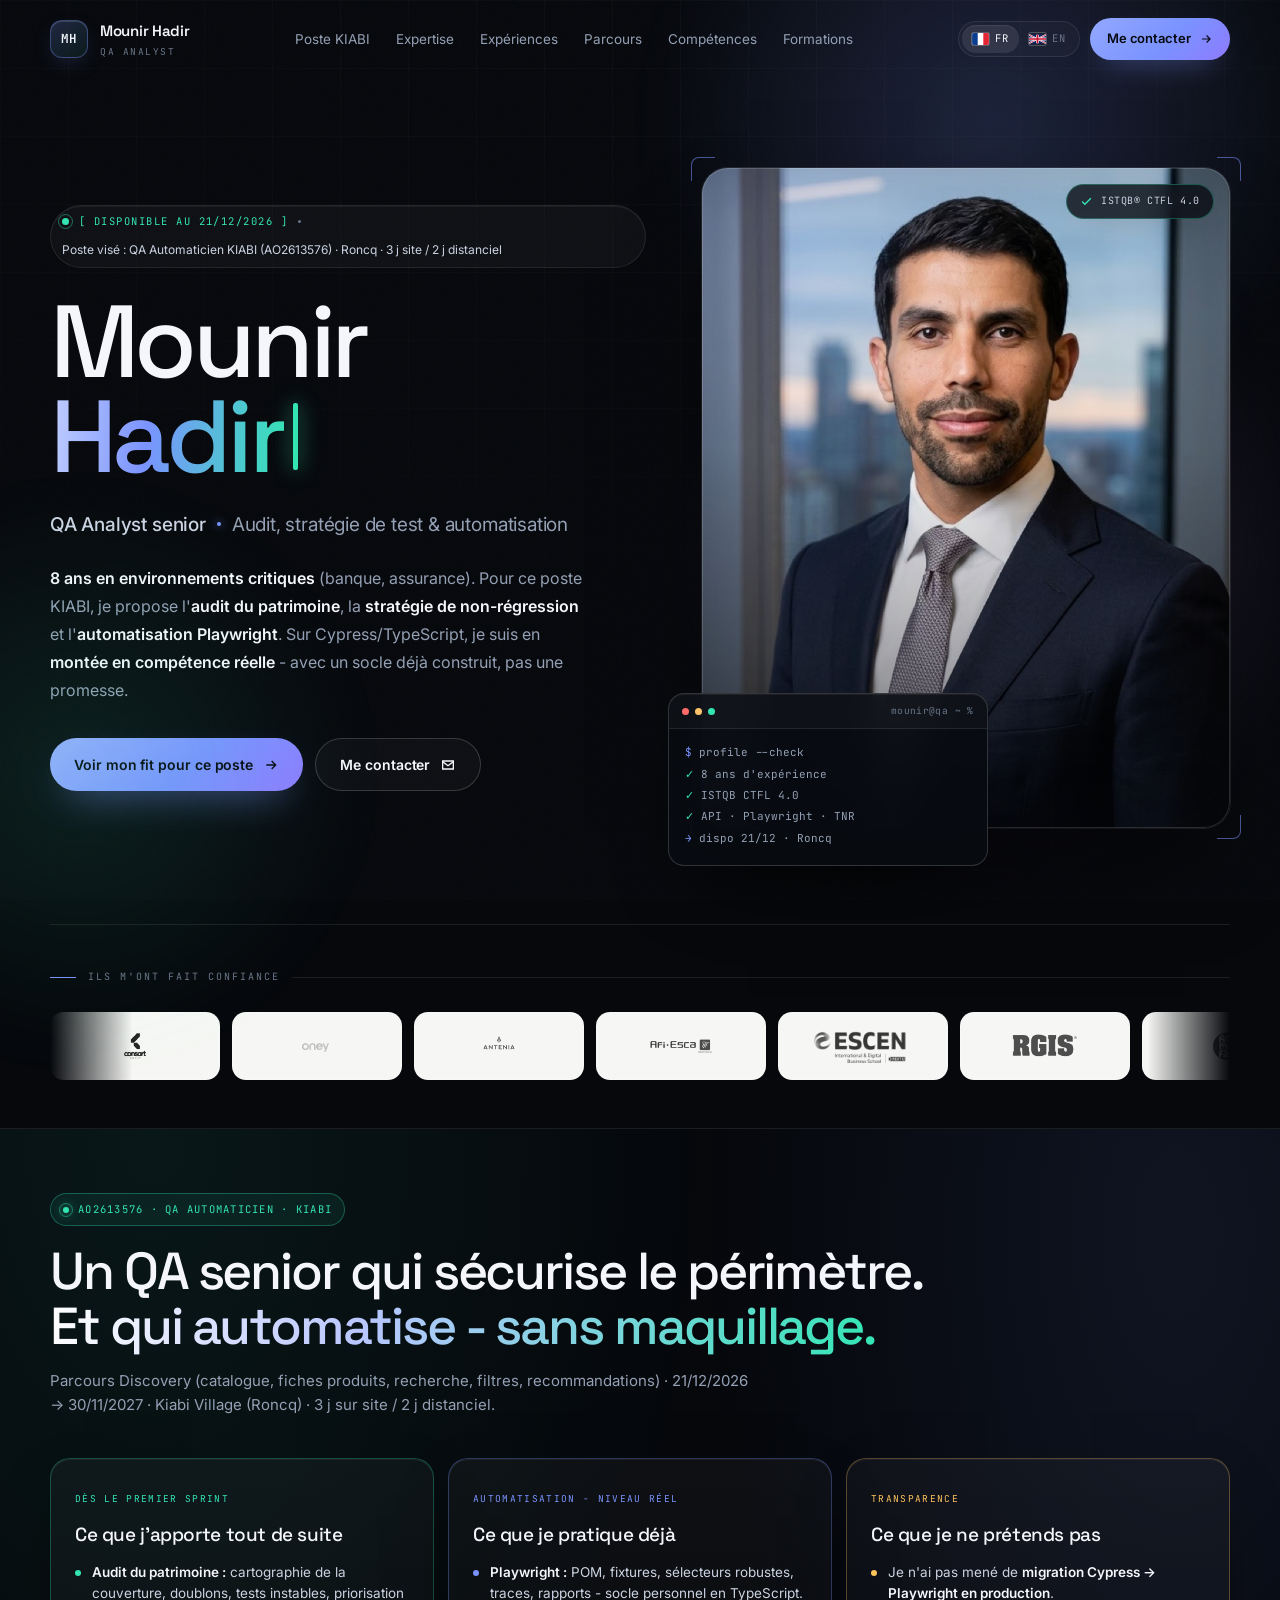
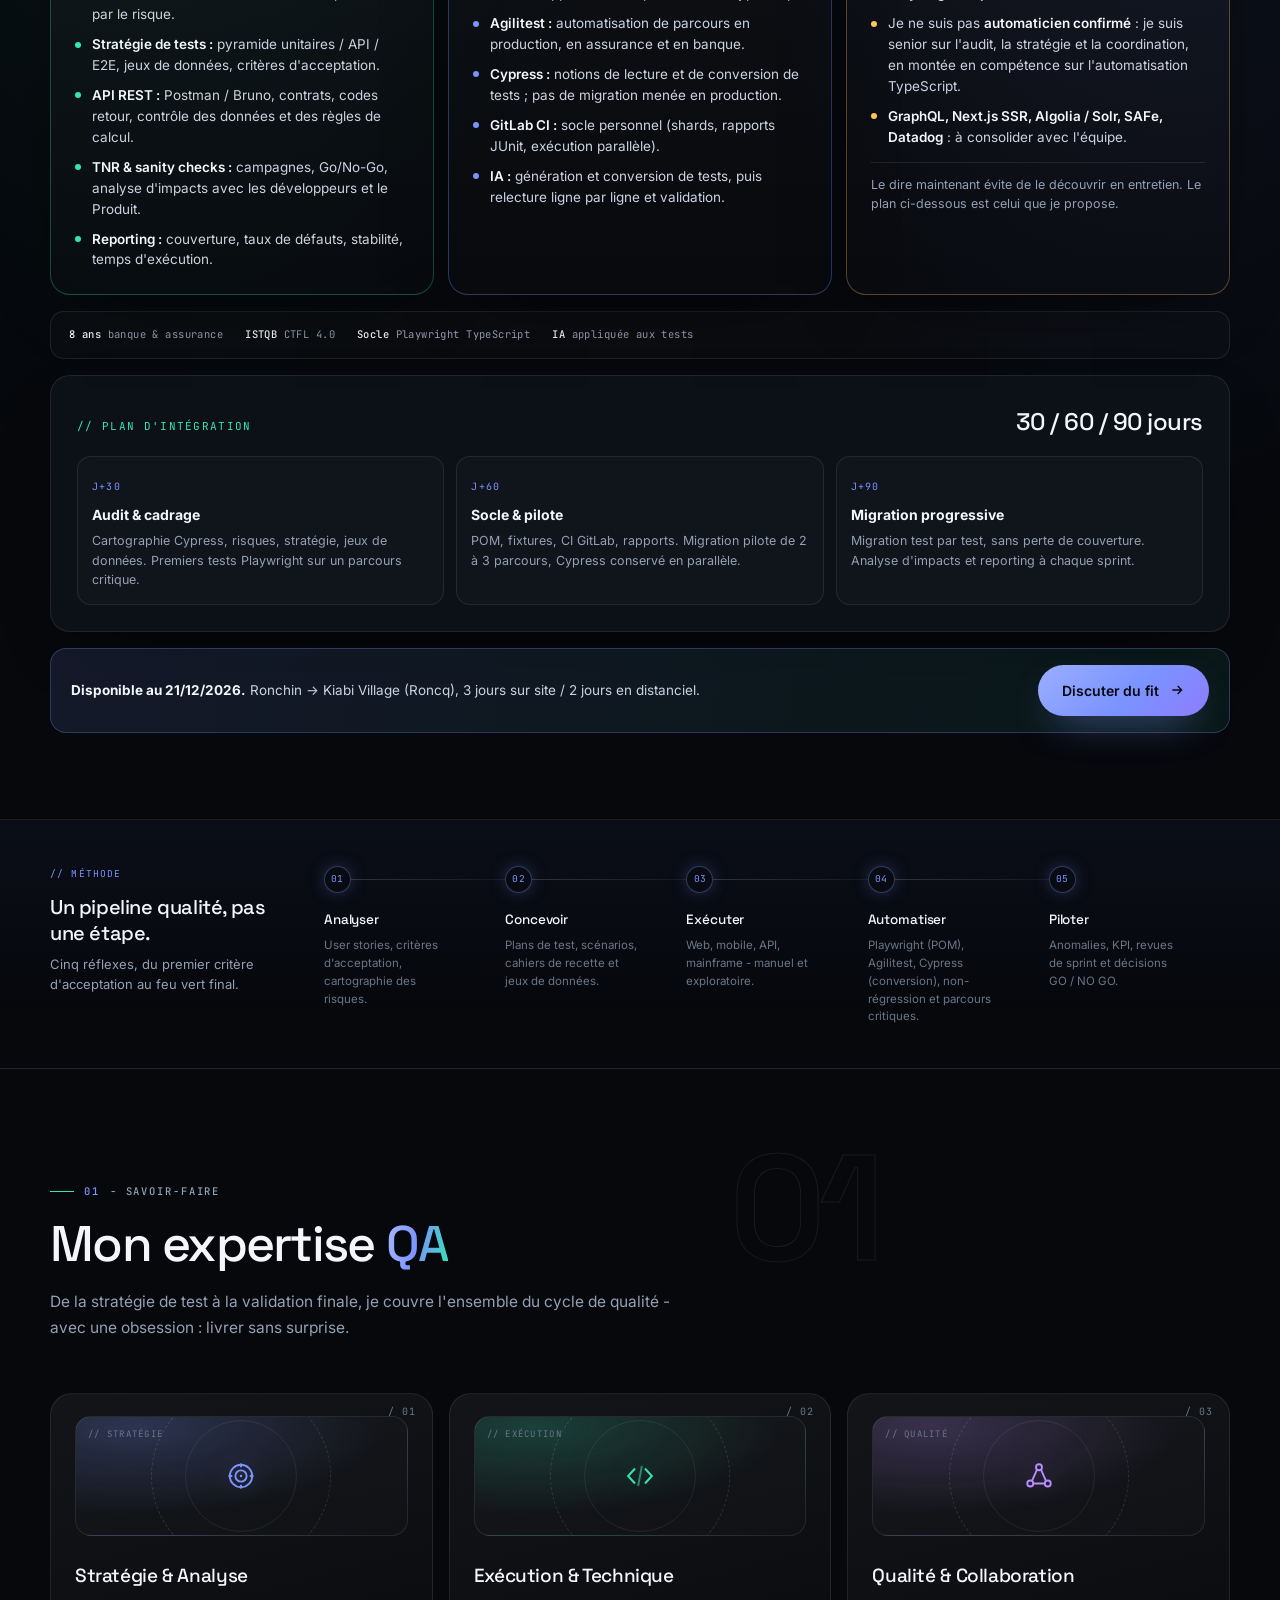
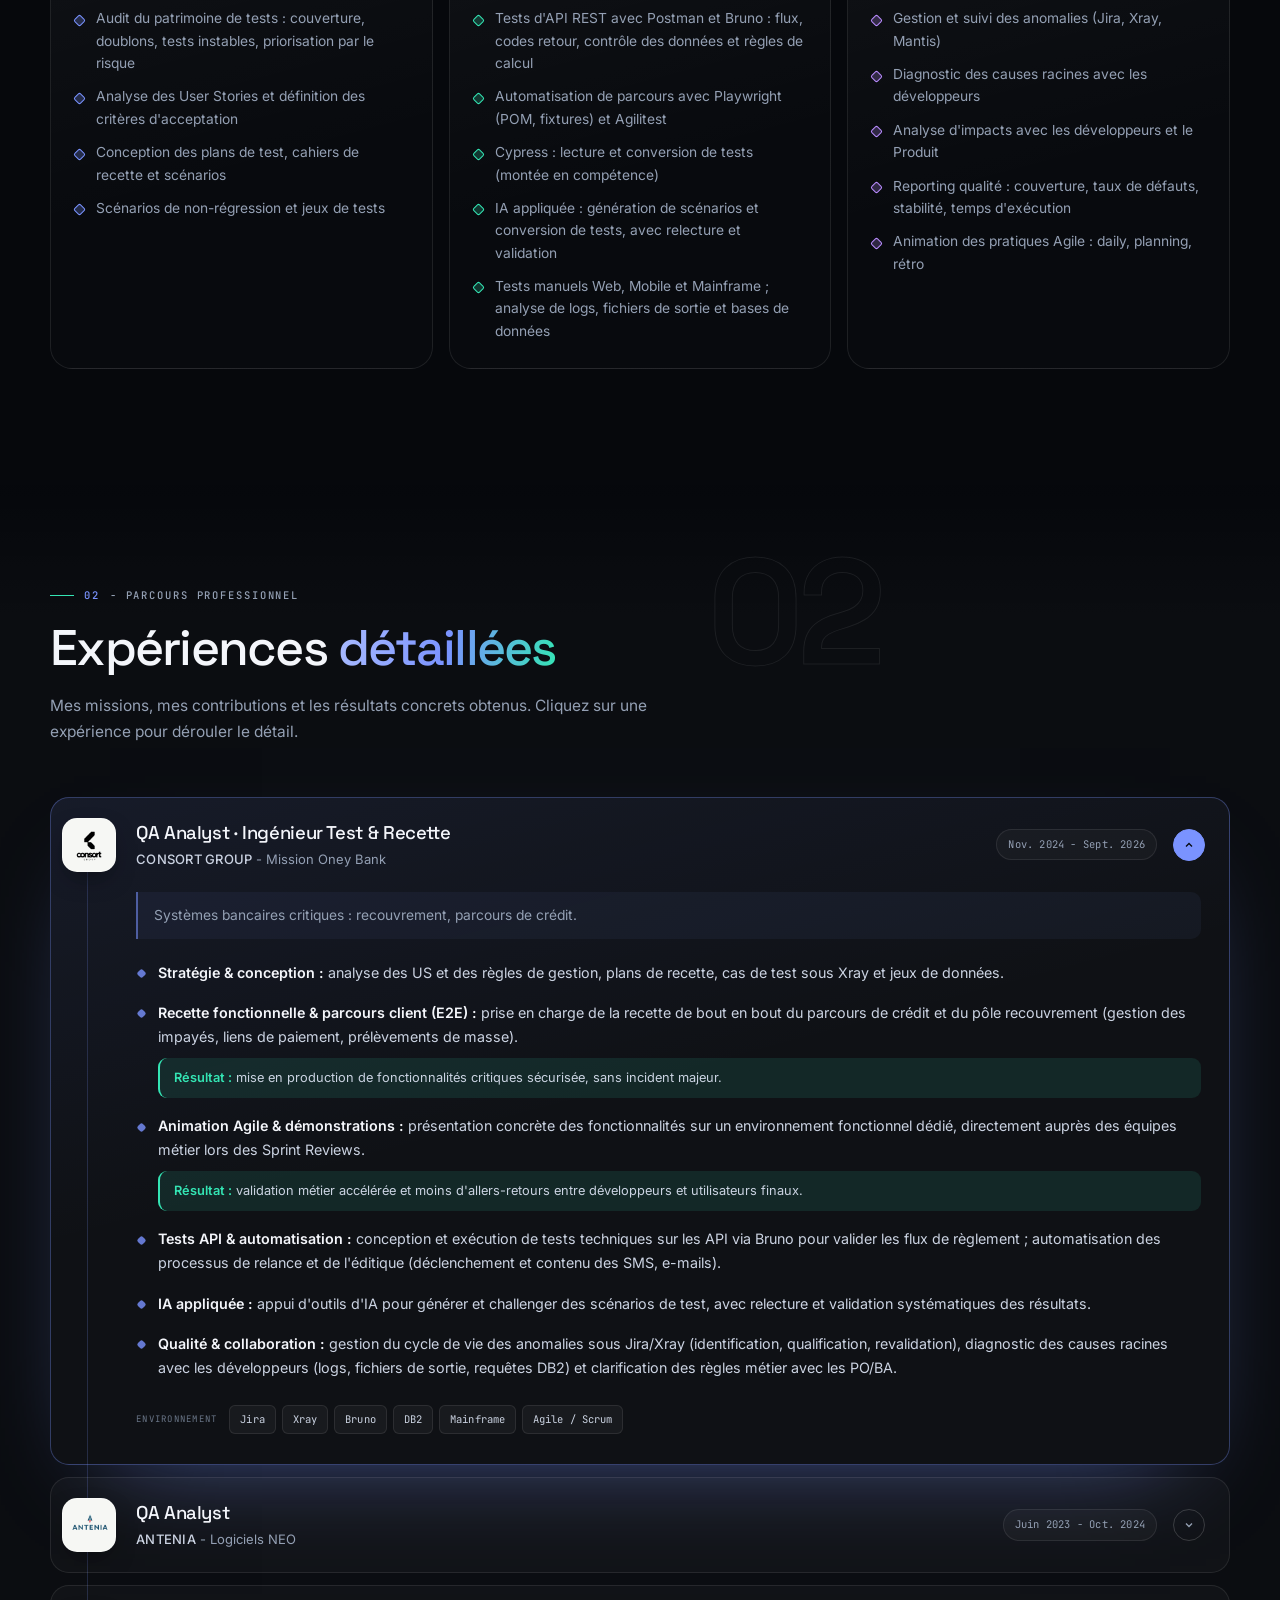
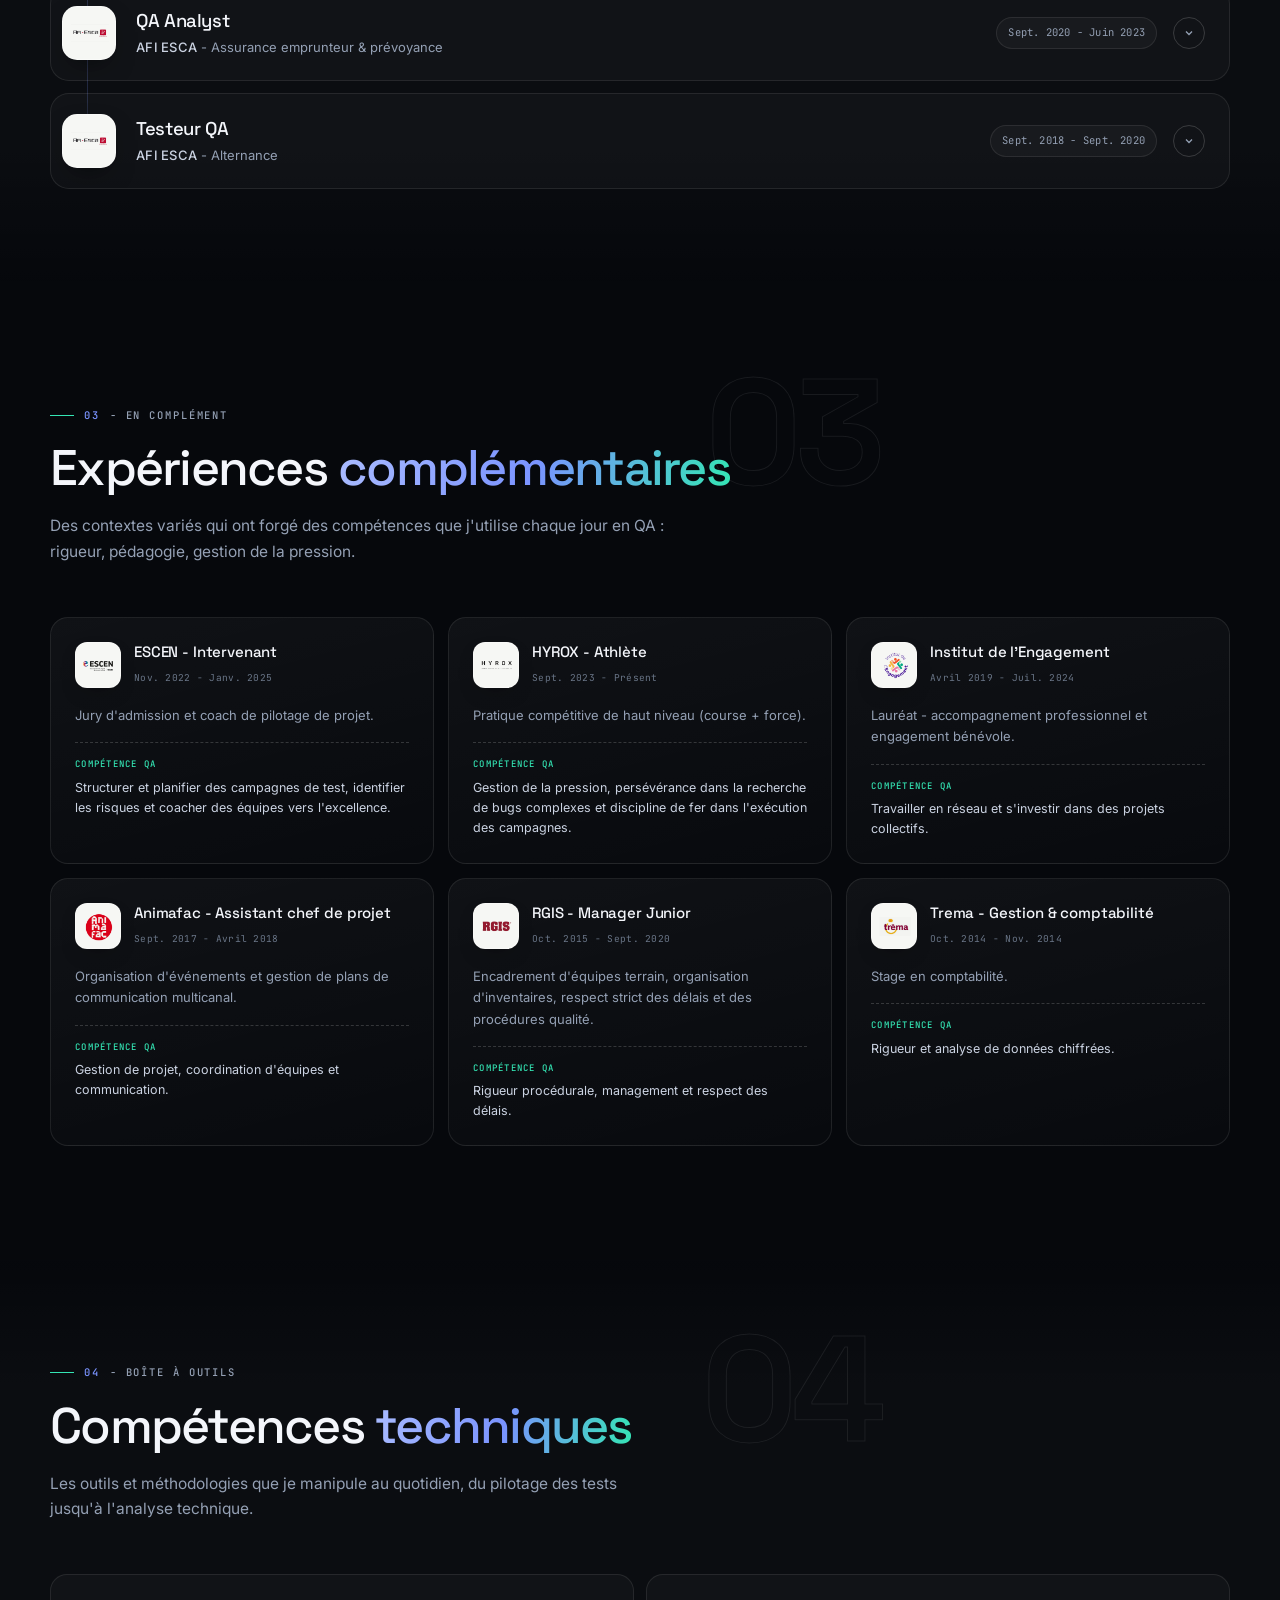
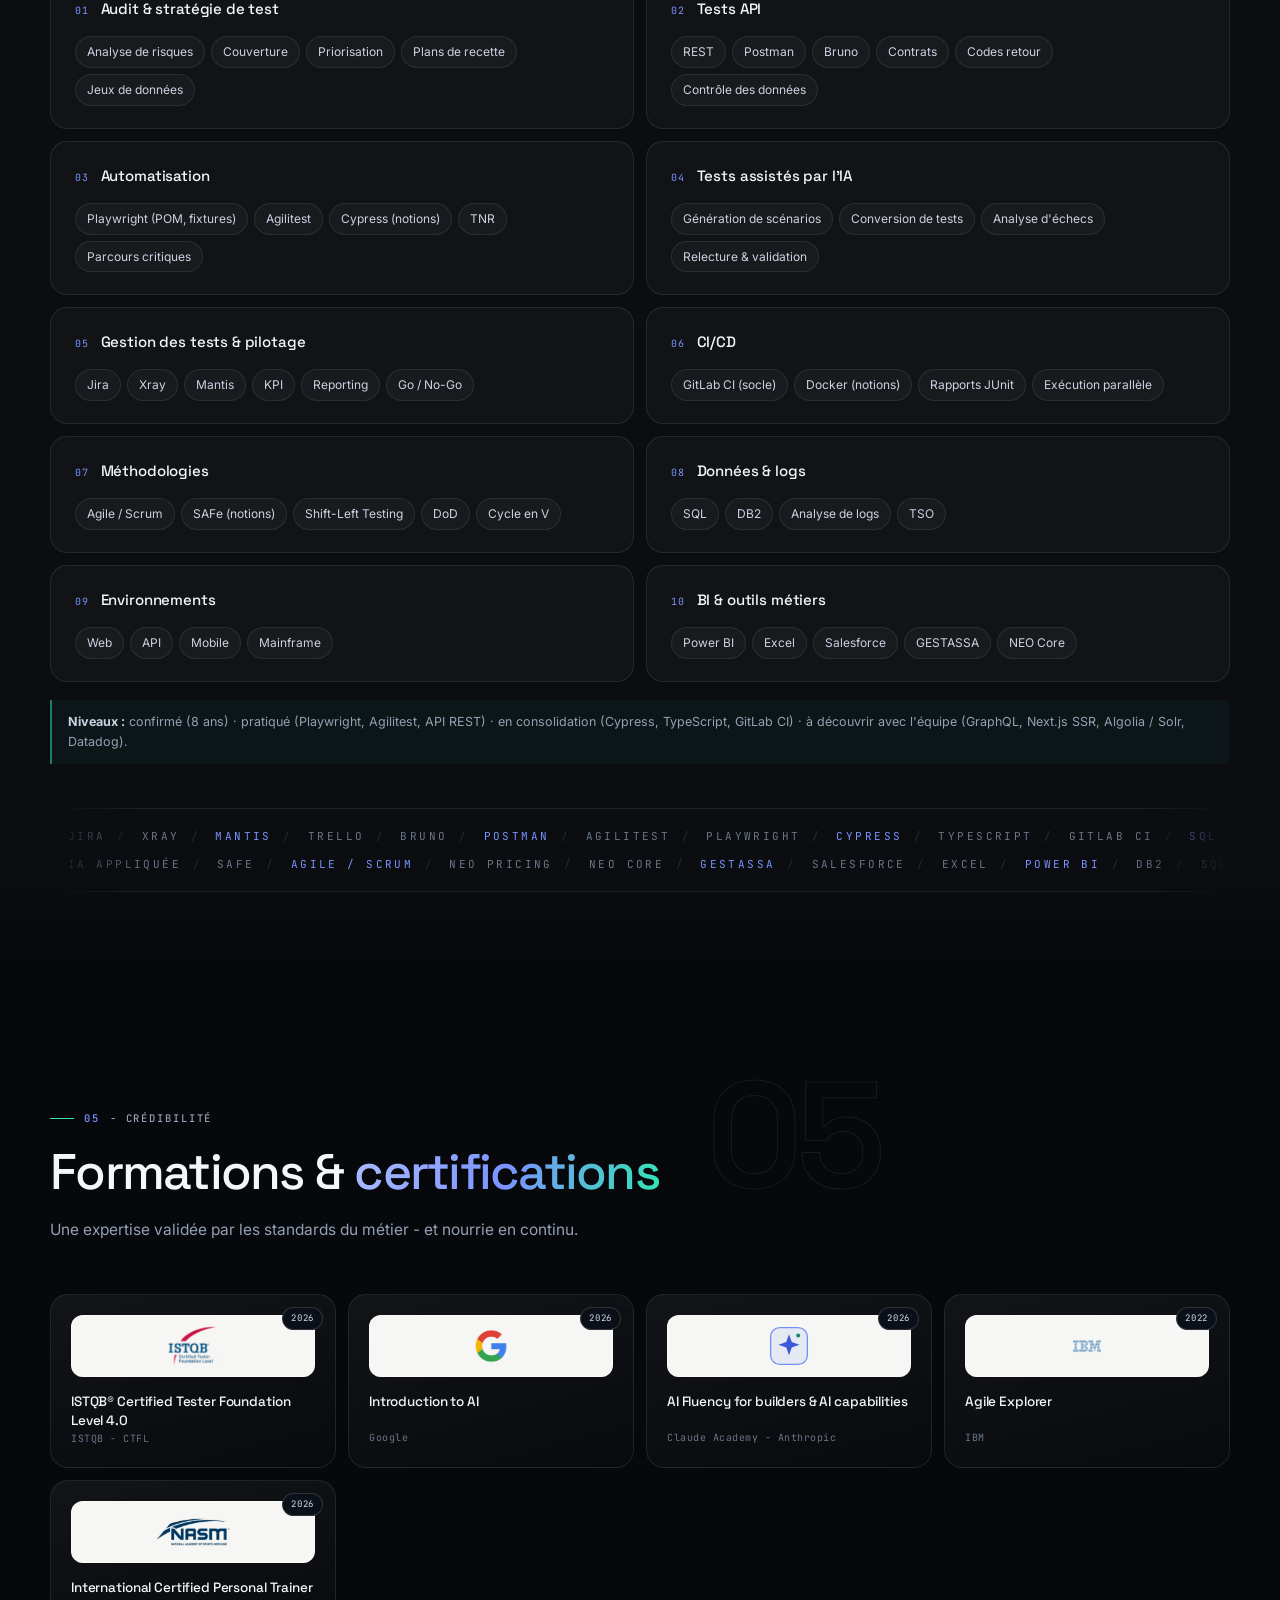
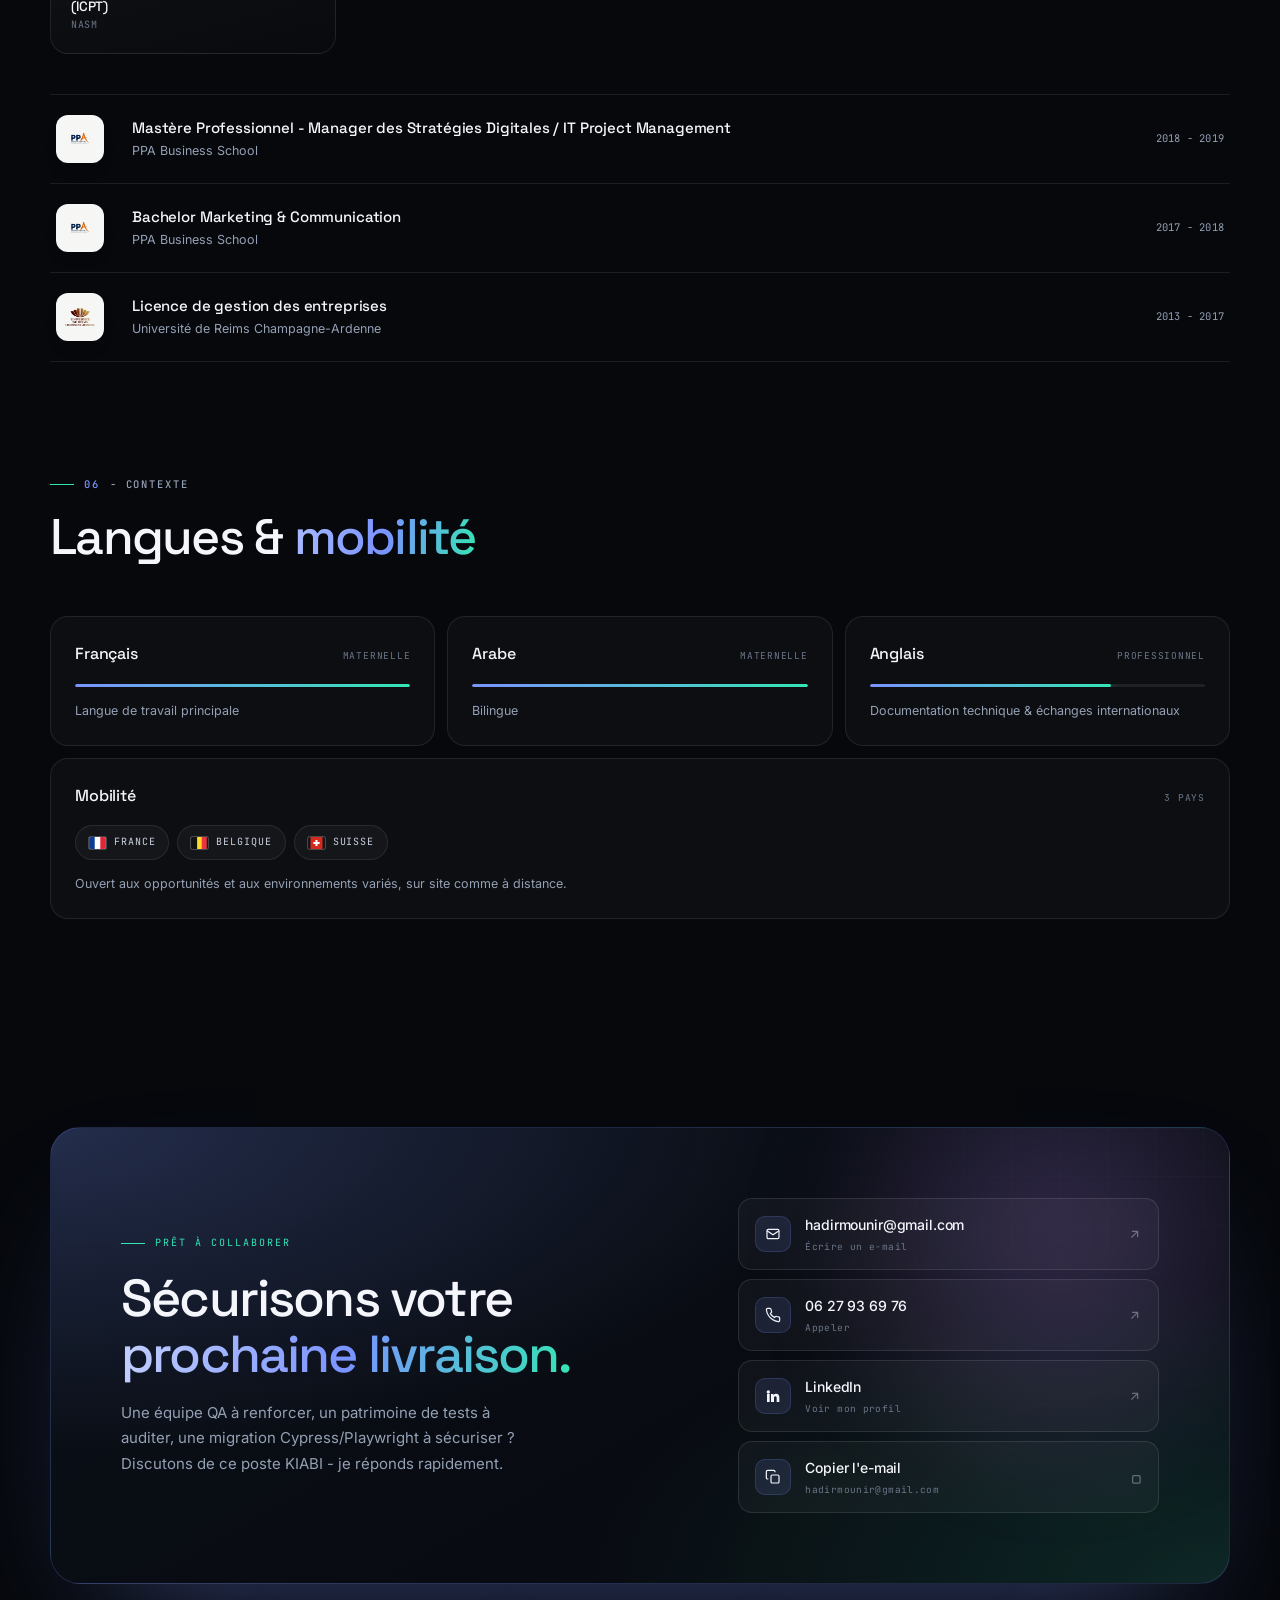
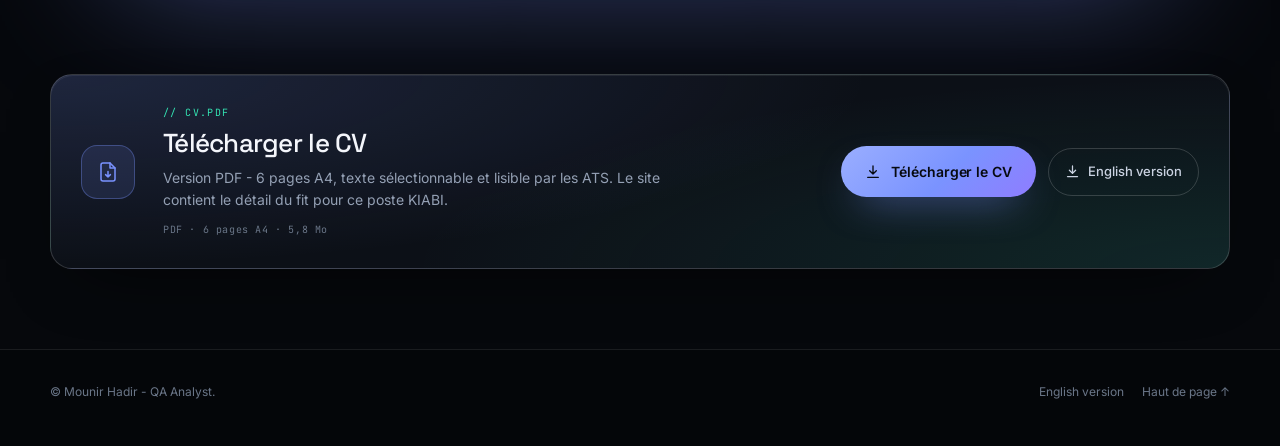
==== commit e1d374c4: "Ajustement libelle poste vise KIABI" ====
--- a/index.html
+++ b/index.html
@@ -77,7 +77,7 @@
     <div class="wrap">
       <div class="hero-grid">
         <div class="hero-copy">
-          <span class="eyebrow reveal"><span class="dot"></span><span class="mono">[ Disponible au 21/12/2026 ]</span><span class="sep-dot"></span><span class="eb-loc">Poste KIABI AO2613576 · Roncq · 3 j site / 2 j distanciel</span></span>
+          <span class="eyebrow reveal"><span class="dot"></span><span class="mono">[ Disponible au 21/12/2026 ]</span><span class="sep-dot"></span><span class="eb-loc">Poste visé : QA Automaticien KIABI (AO2613576) · Roncq · 3 j site / 2 j distanciel</span></span>
           <h1 class="hero-title reveal" id="heroTitle" data-d="1">Mounir<br><span class="grad">Hadir</span><span class="caret" aria-hidden="true"></span></h1>
           <p class="hero-role reveal" data-d="2">
             QA Analyst senior
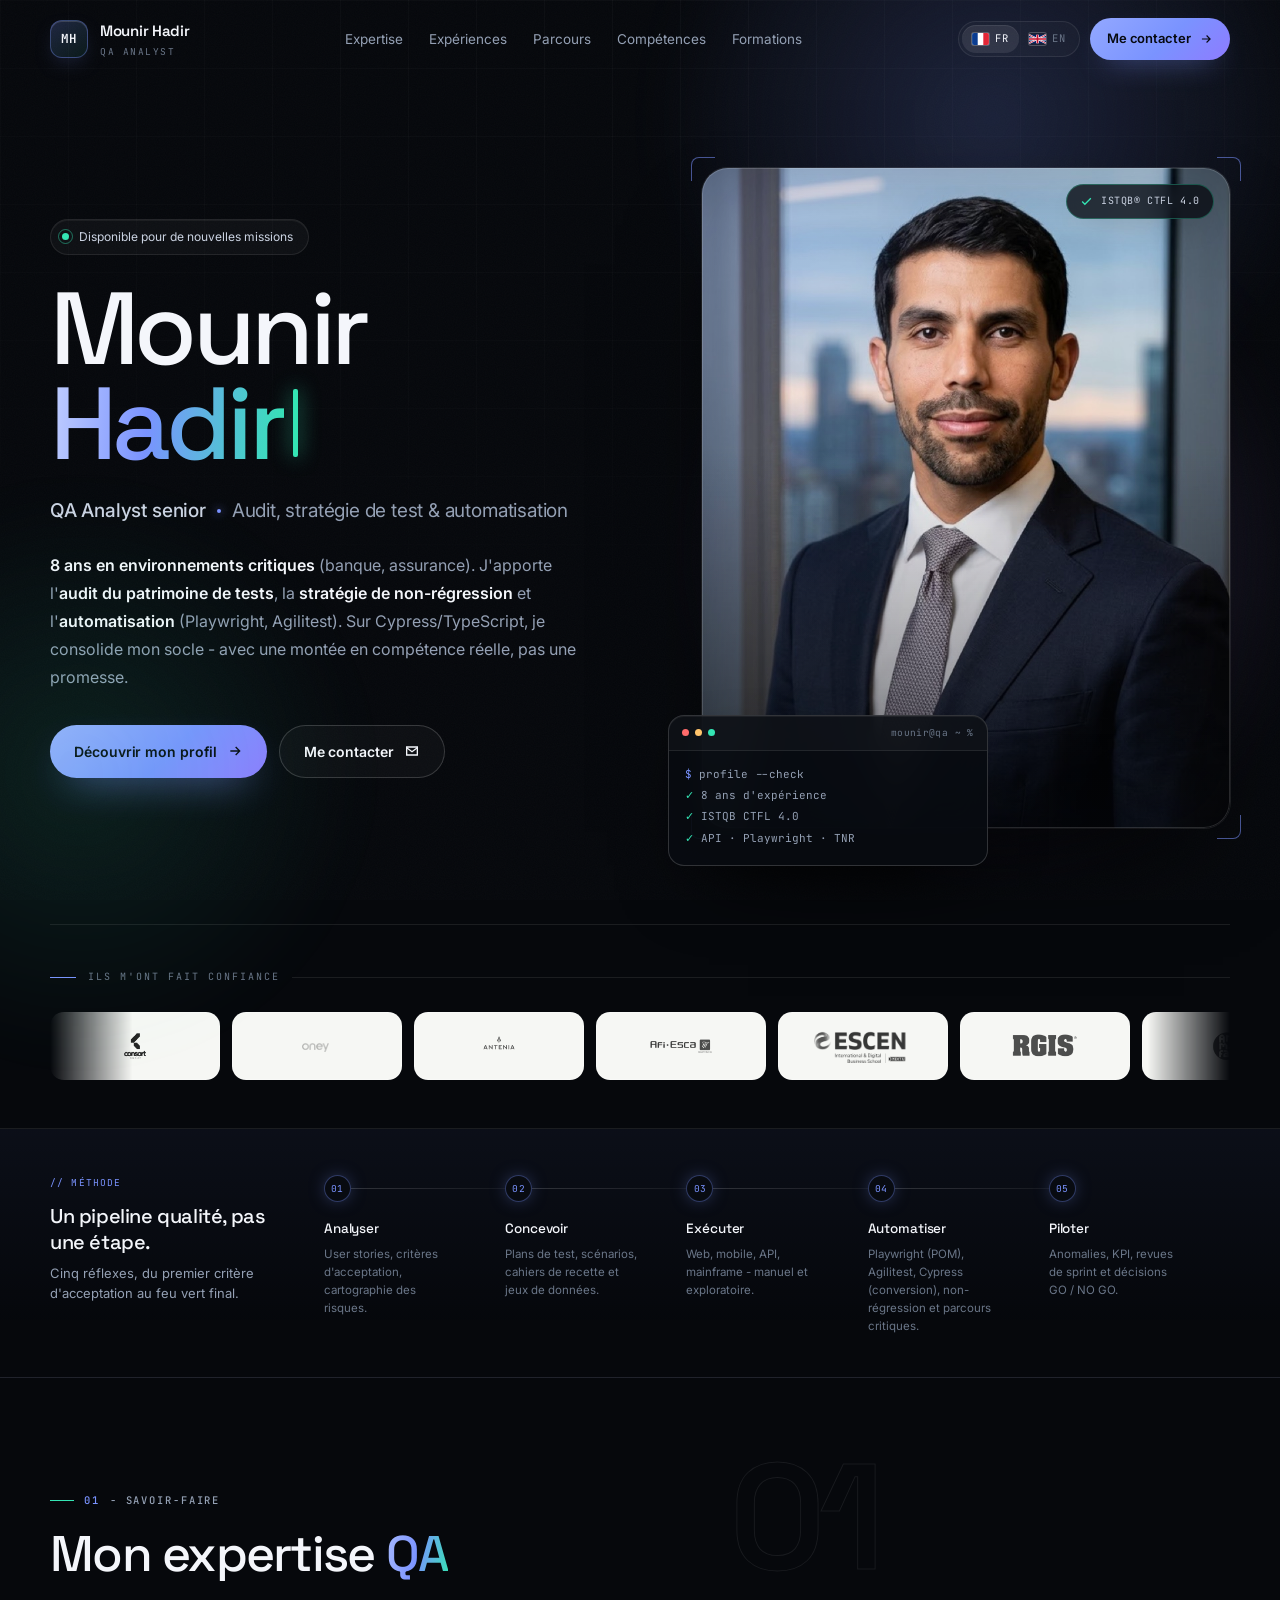
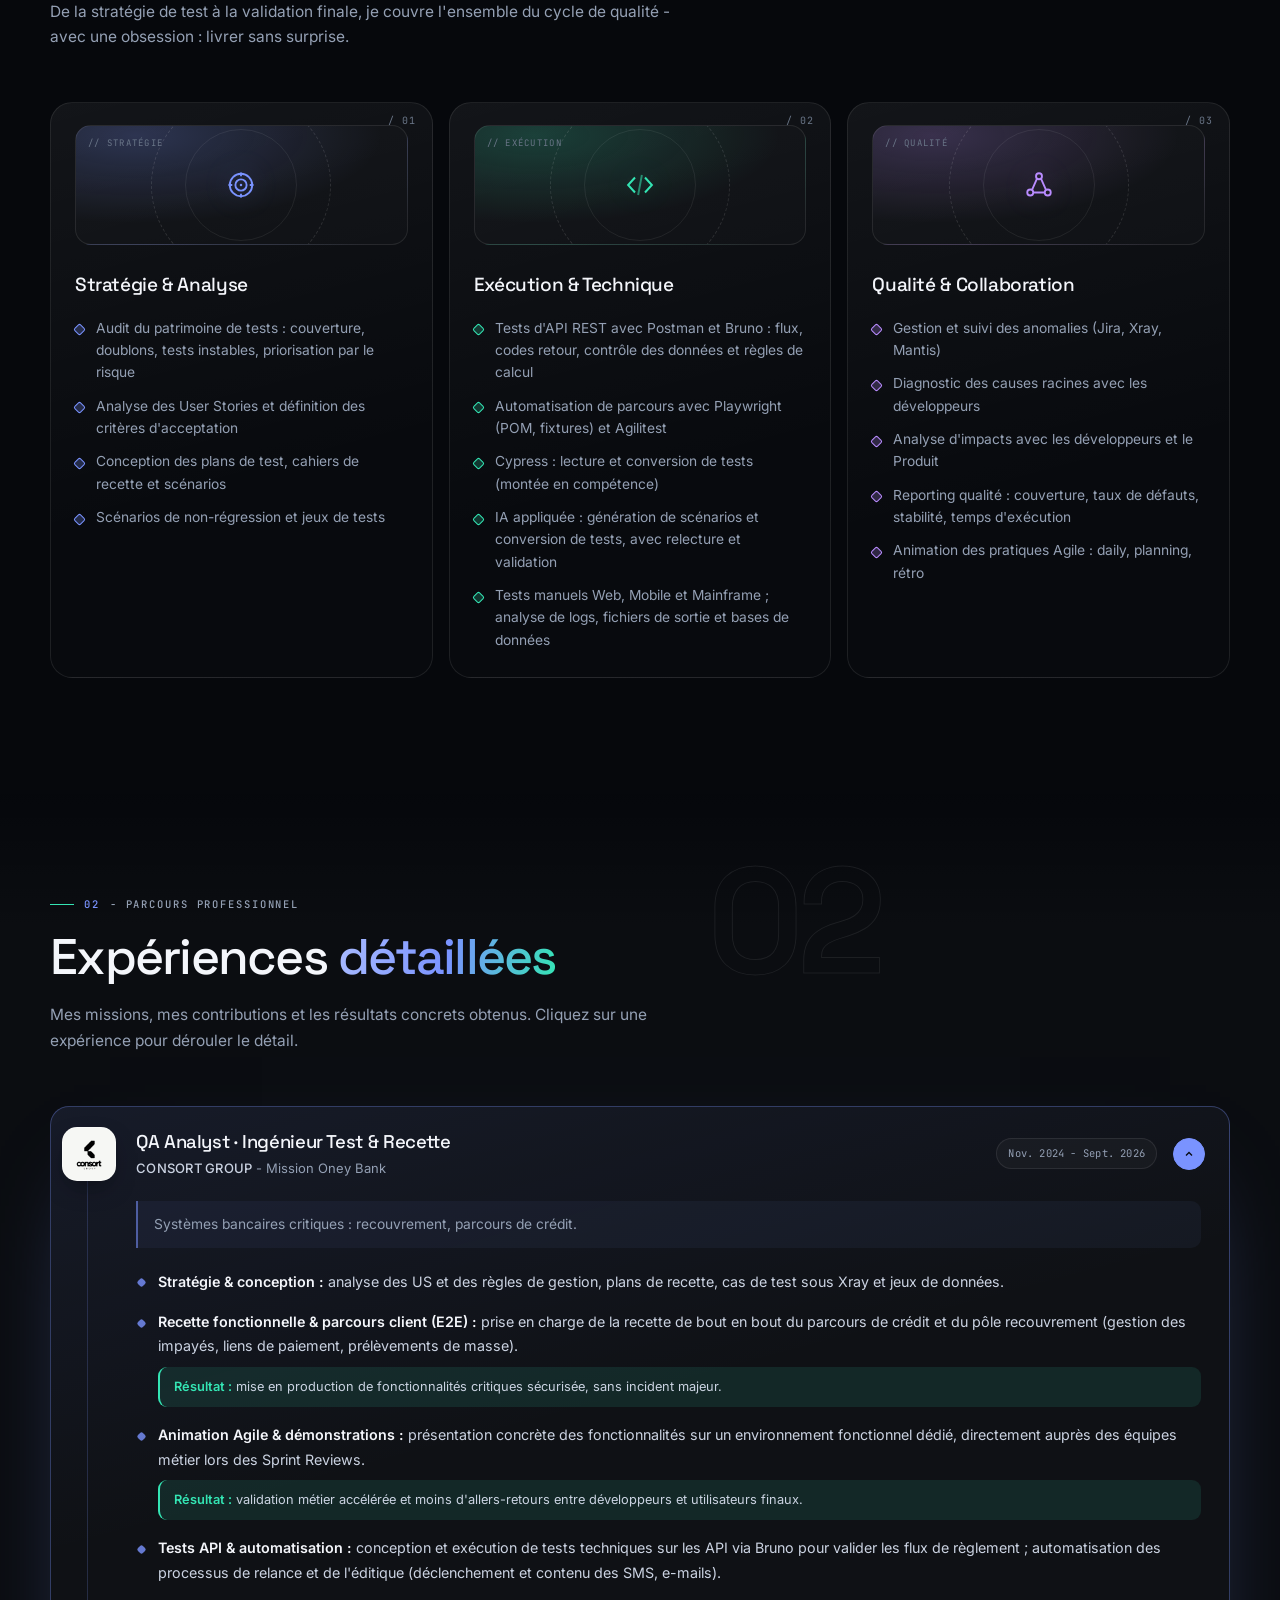
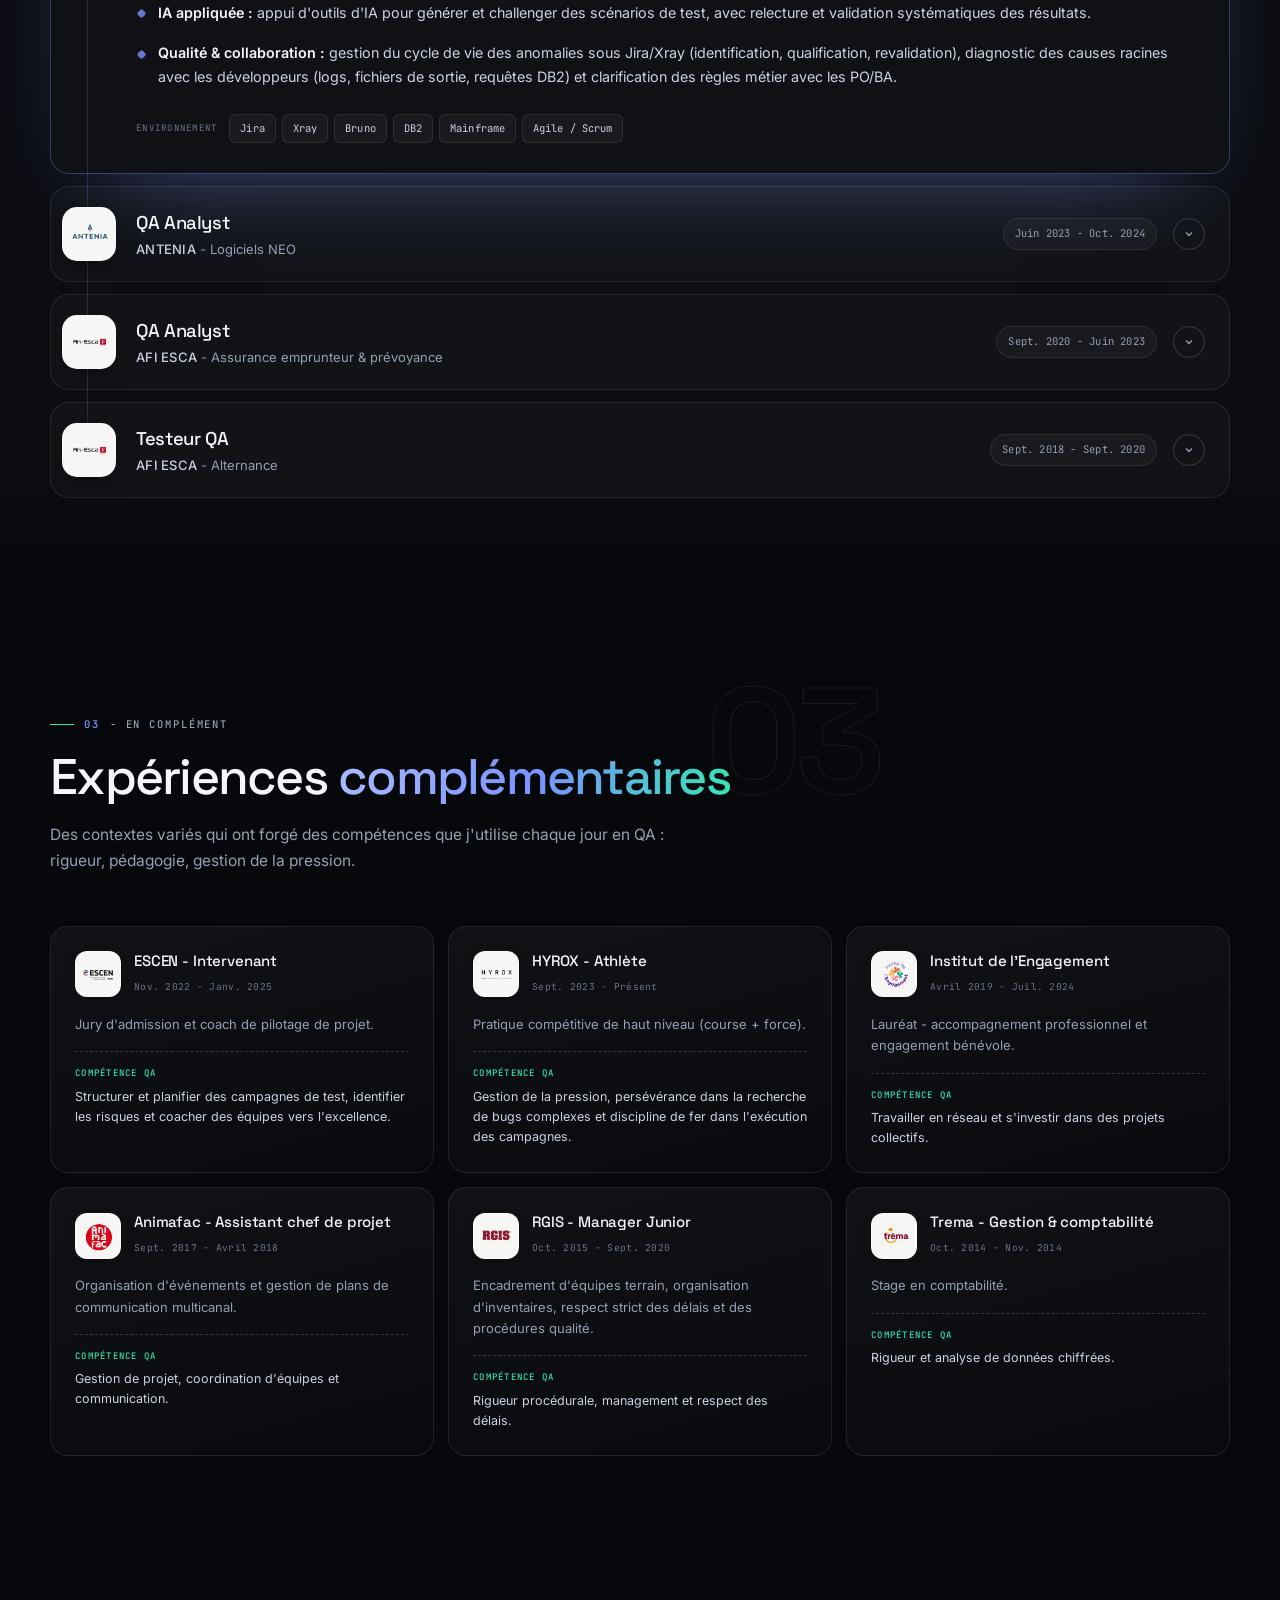
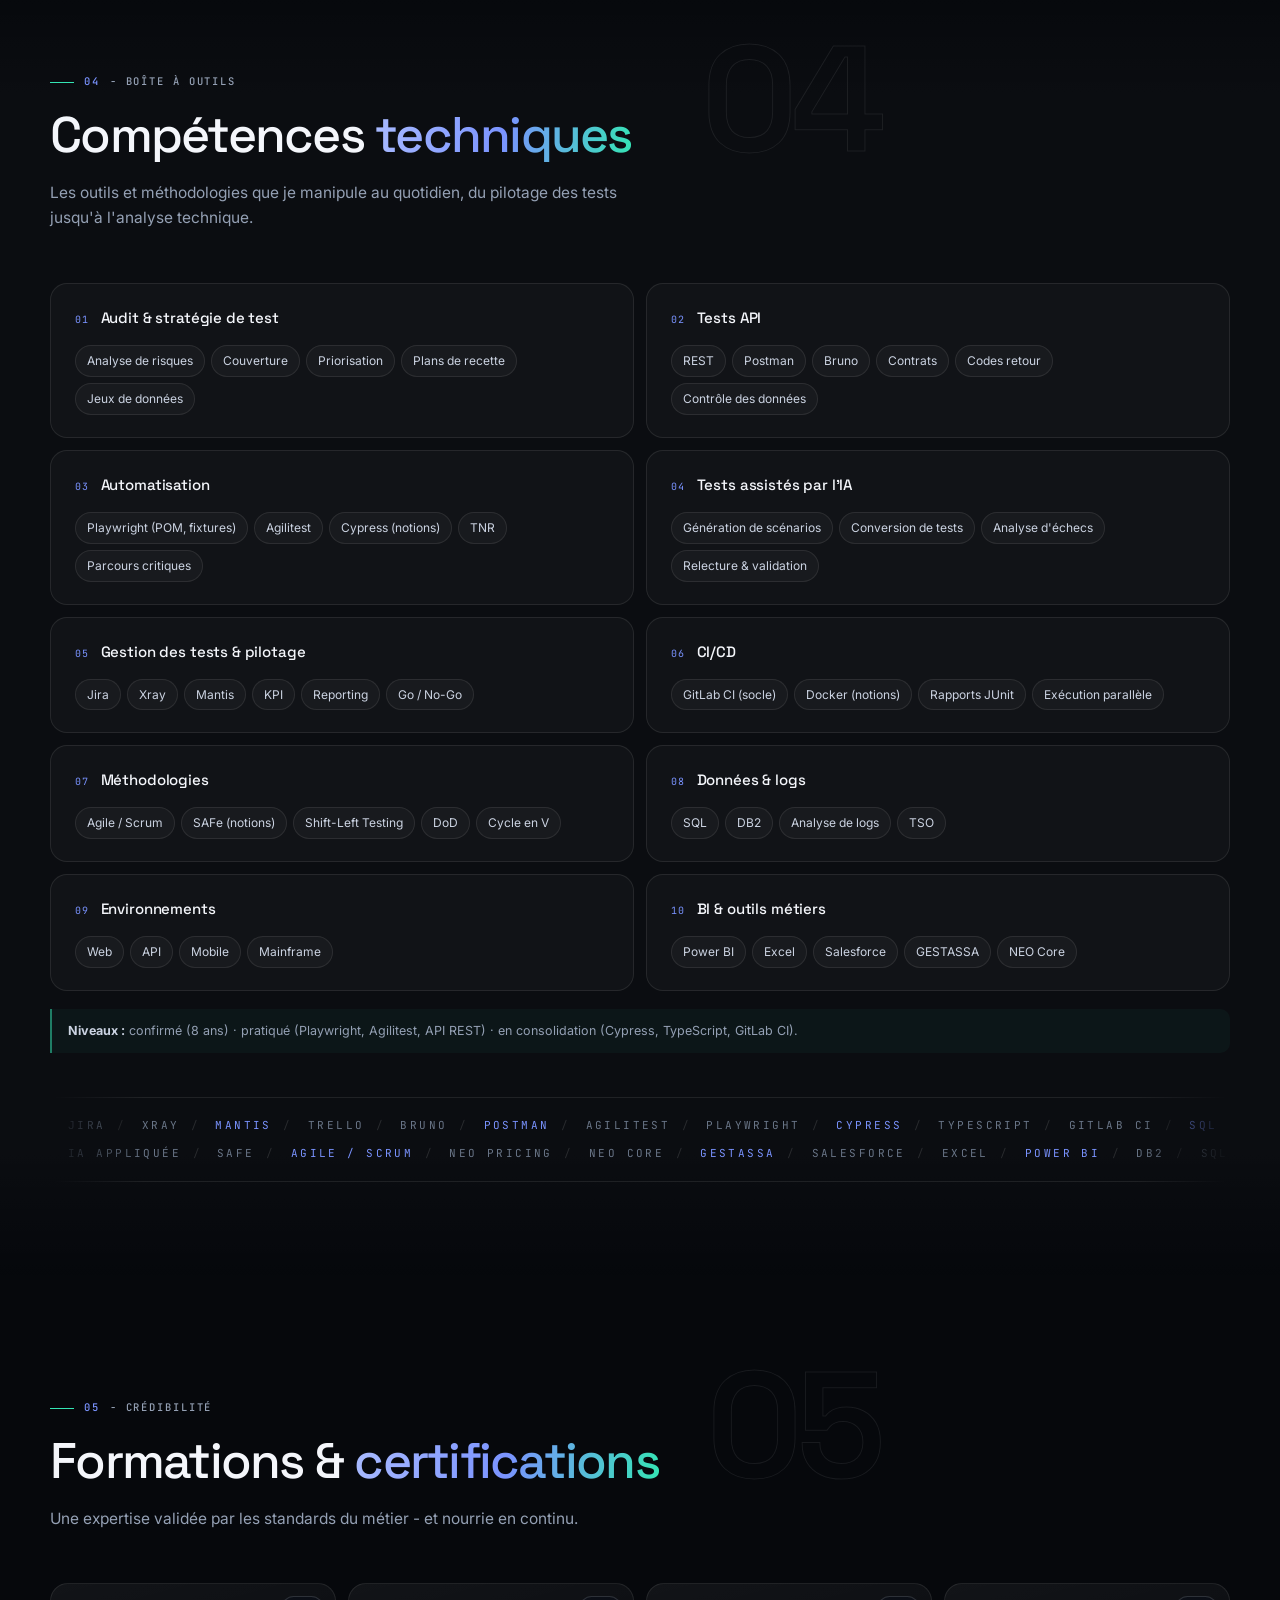
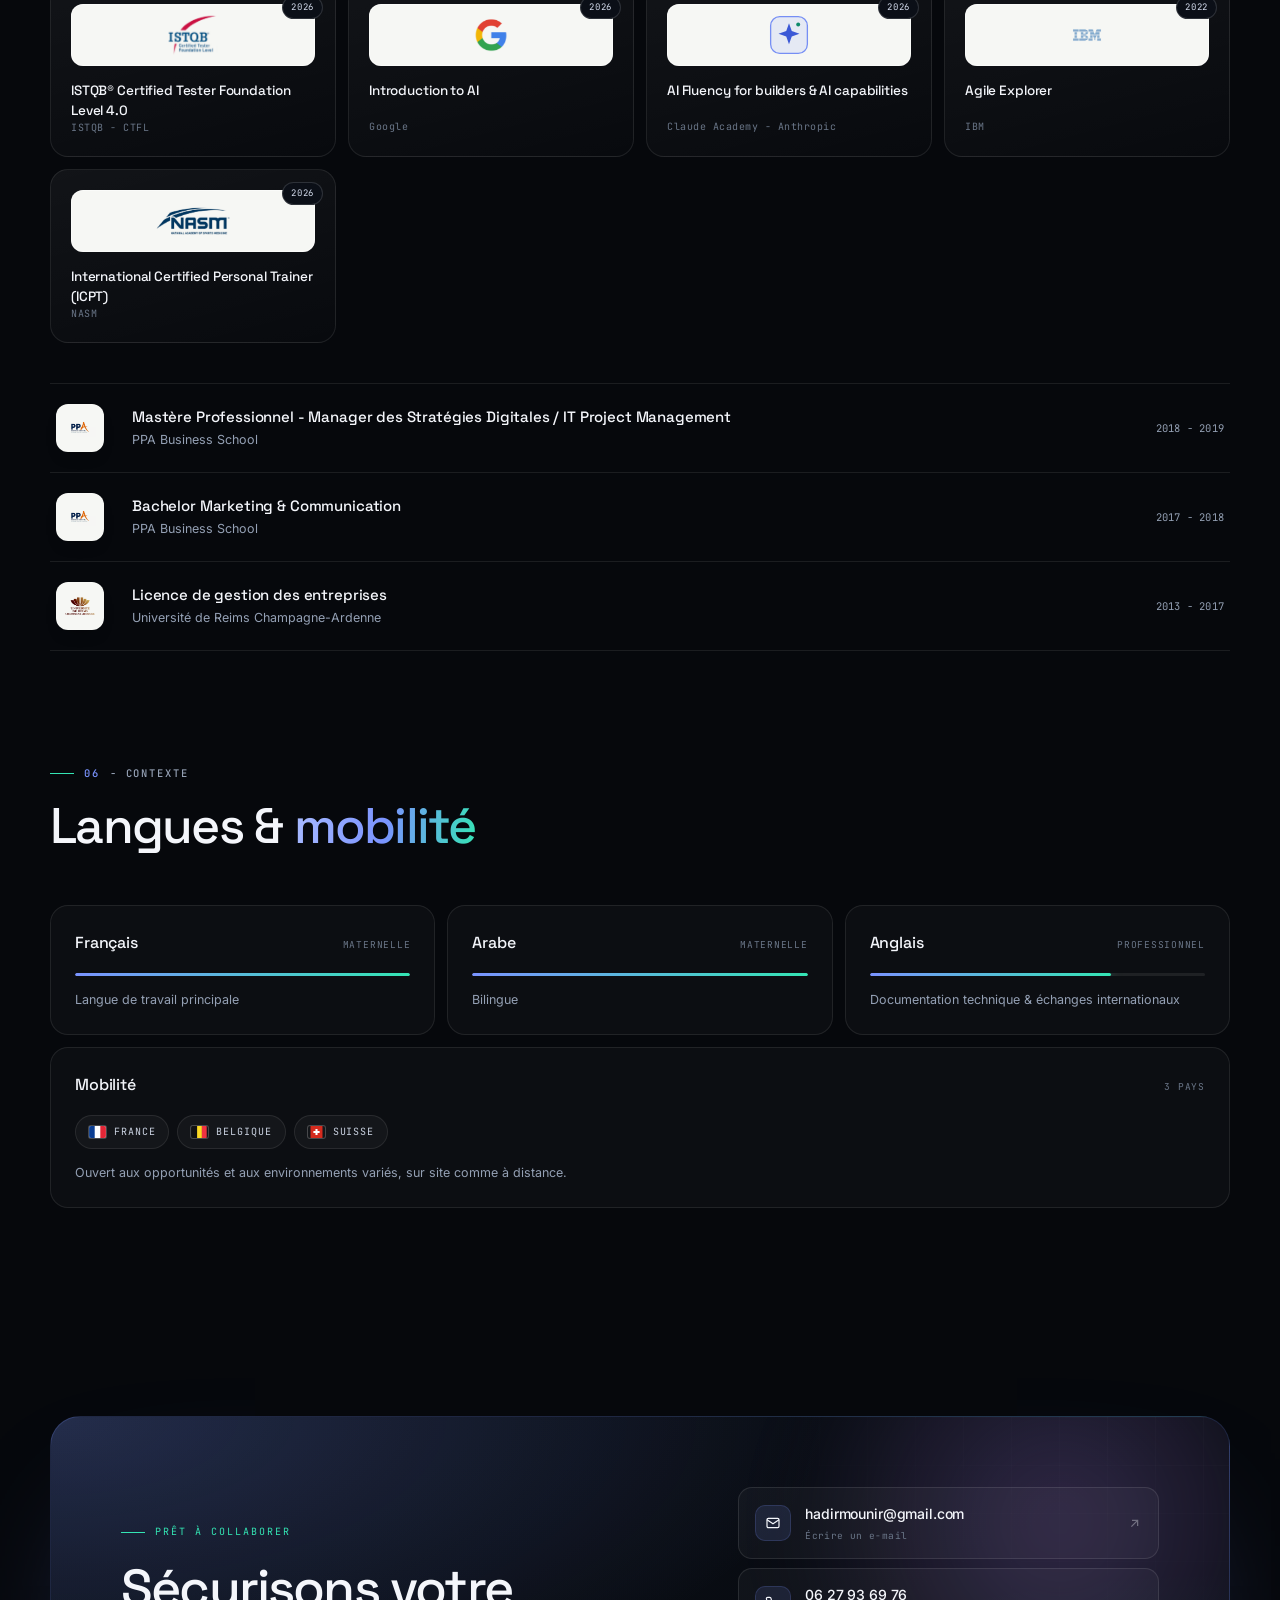
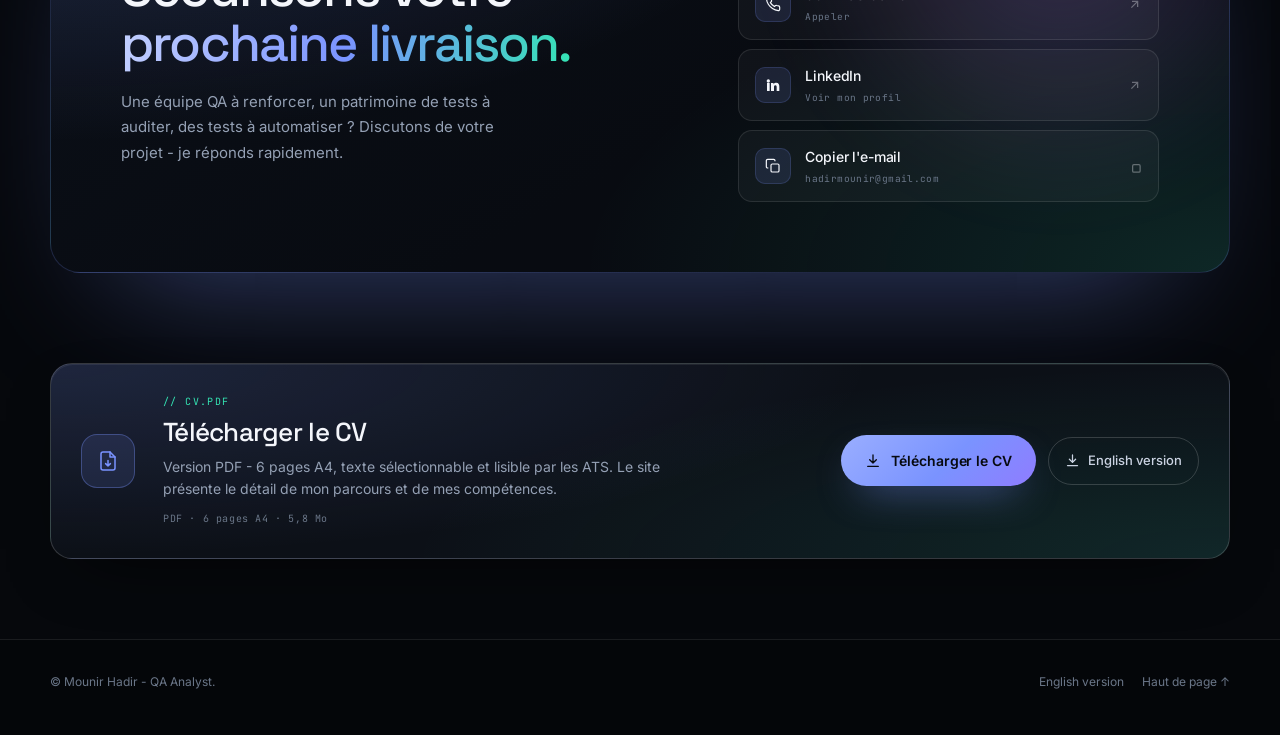
==== commit e4981449: "CV general : retrait de toutes references mission KIABI" ====
--- a/index.html
+++ b/index.html
@@ -4,12 +4,12 @@
 <meta charset="UTF-8">
 <meta name="viewport" content="width=device-width, initial-scale=1">
 <title>Mounir Hadir - QA Analyst senior | Audit, stratégie de test &amp; automatisation</title>
-<meta name="description" content="Mounir Hadir, QA Analyst senior, 8 ans en banque et assurance. Audit du patrimoine de tests, stratégie de non-régression, tests API et automatisation Playwright. Cible : poste QA Automaticien KIABI (AO2613576).">
+<meta name="description" content="Mounir Hadir, QA Analyst senior, 8 ans en banque et assurance. Audit du patrimoine de tests, stratégie de non-régression, tests API et automatisation Playwright.">
 <meta name="author" content="Mounir Hadir">
 <meta name="theme-color" content="#06080C">
 <meta property="og:type" content="profile">
 <meta property="og:title" content="Mounir Hadir - QA Analyst senior">
-<meta property="og:description" content="8 ans en environnements critiques. Audit, stratégie de test, API et automatisation Playwright - avec une montée en compétence Cypress/TypeScript annoncée.">
+<meta property="og:description" content="8 ans en environnements critiques. Audit, stratégie de test, API et automatisation Playwright.">
 <meta property="og:image" content="mounir-web.jpg">
 <meta property="og:locale" content="fr_FR">
 <link rel="alternate" hreflang="fr" href="index.html">
@@ -33,7 +33,6 @@
       <span>Mounir Hadir<small>QA Analyst</small></span>
     </a>
     <nav class="nav-links" aria-label="Navigation principale">
-      <a href="#mission">Poste KIABI</a>
       <a href="#expertise">Expertise</a>
       <a href="#experiences">Expériences</a>
       <a href="#complementaires">Parcours</a>
@@ -57,13 +56,12 @@
 </header>
 
 <div class="mobile-menu" id="mobileMenu" aria-hidden="true">
-  <a href="#mission"><i>01</i>Poste KIABI</a>
-  <a href="#expertise"><i>02</i>Expertise</a>
-  <a href="#experiences"><i>03</i>Expériences</a>
-  <a href="#complementaires"><i>04</i>Parcours</a>
-  <a href="#competences"><i>05</i>Compétences</a>
-  <a href="#formation"><i>06</i>Formations</a>
-  <a href="#contact"><i>07</i>Contact</a>
+  <a href="#expertise"><i>01</i>Expertise</a>
+  <a href="#experiences"><i>02</i>Expériences</a>
+  <a href="#complementaires"><i>03</i>Parcours</a>
+  <a href="#competences"><i>04</i>Compétences</a>
+  <a href="#formation"><i>05</i>Formations</a>
+  <a href="#contact"><i>06</i>Contact</a>
   <div class="mm-lang">
     <a class="is-active" href="index.html" aria-current="page"><svg class="flag" viewBox="0 0 21 15" aria-hidden="true"><rect width="21" height="15" fill="#fff"/><rect width="7" height="15" fill="#0B3D91"/><rect x="14" width="7" height="15" fill="#E32636"/></svg>FR</a>
     <a href="en.html" lang="en"><svg class="flag" viewBox="0 0 60 30" aria-hidden="true"><rect width="60" height="30" fill="#012169"/><path d="M0 0 60 30M60 0 0 30" stroke="#fff" stroke-width="6"/><path d="M0 0 60 30M60 0 0 30" stroke="#C8102E" stroke-width="2.5"/><path d="M30 0v30M0 15h60" stroke="#fff" stroke-width="10"/><path d="M30 0v30M0 15h60" stroke="#C8102E" stroke-width="6"/></svg>EN</a>
@@ -77,7 +75,7 @@
     <div class="wrap">
       <div class="hero-grid">
         <div class="hero-copy">
-          <span class="eyebrow reveal"><span class="dot"></span><span class="mono">[ Disponible au 21/12/2026 ]</span><span class="sep-dot"></span><span class="eb-loc">Poste visé : QA Automaticien KIABI (AO2613576) · Roncq · 3 j site / 2 j distanciel</span></span>
+          <span class="eyebrow reveal"><span class="dot"></span>Disponible pour de nouvelles missions</span>
           <h1 class="hero-title reveal" id="heroTitle" data-d="1">Mounir<br><span class="grad">Hadir</span><span class="caret" aria-hidden="true"></span></h1>
           <p class="hero-role reveal" data-d="2">
             QA Analyst senior
@@ -86,10 +84,10 @@
           </p>
           <p class="hero-lead reveal" data-d="3">
             <strong>8 ans en environnements critiques</strong> (banque, assurance).
-            Pour ce poste KIABI, je propose l'<strong>audit du patrimoine</strong>, la
-            <strong>stratégie de non-régression</strong> et l'<strong>automatisation Playwright</strong>.
-            Sur Cypress/TypeScript, je suis en <strong>montée en compétence réelle</strong> -
-            avec un socle déjà construit, pas une promesse.
+            J'apporte l'<strong>audit du patrimoine de tests</strong>, la
+            <strong>stratégie de non-régression</strong> et l'<strong>automatisation</strong>
+            (Playwright, Agilitest). Sur Cypress/TypeScript, je consolide mon socle -
+            avec une montée en compétence réelle, pas une promesse.
           </p>
           <p class="cv-contact">
             <a class="cv-strong" href="mailto:hadirmounir@gmail.com">hadirmounir@gmail.com</a>
@@ -98,8 +96,8 @@
             <span>France - Belgique - Suisse</span>
           </p>
           <div class="hero-actions reveal" data-d="4">
-            <a href="#mission" class="btn btn-primary">
-              Voir mon fit pour ce poste
+            <a href="#experiences" class="btn btn-primary">
+              Découvrir mon profil
               <svg viewBox="0 0 24 24" fill="none" stroke="currentColor" stroke-width="2" aria-hidden="true"><path d="M5 12h14M13 6l6 6-6 6"/></svg>
             </a>
             <a href="#contact" class="btn btn-ghost">
@@ -127,8 +125,7 @@
               <pre><span class="t-p">$</span> profile --check
 <span class="t-ok">✓</span> 8 ans d'expérience
 <span class="t-ok">✓</span> ISTQB CTFL 4.0
-<span class="t-ok">✓</span> API · Playwright · TNR
-<span class="t-p">→</span> dispo 21/12 · Roncq</pre>
+<span class="t-ok">✓</span> API · Playwright · TNR</pre>
             </div>
           </div>
         </div>
@@ -144,77 +141,6 @@
     </div>
   </section>
 
-  <!-- ================= FOCUS MISSION KIABI ================= -->
-  <section id="mission" class="mission" aria-labelledby="missionTitle">
-    <div class="wrap">
-      <div class="mission-head reveal">
-        <span class="mission-kicker"><span class="dot"></span> AO2613576 · QA Automaticien · KIABI</span>
-        <h2 id="missionTitle">Un QA senior qui sécurise le périmètre.<br><em>Et qui automatise - sans maquillage.</em></h2>
-        <p>Parcours Discovery (catalogue, fiches produits, recherche, filtres, recommandations) · 21/12/2026 → 30/11/2027 · Kiabi Village (Roncq) · 3 j sur site / 2 j distanciel.</p>
-      </div>
-
-      <div class="mission-grid">
-        <article class="mission-card mission-now reveal">
-          <span class="mission-tag">Dès le premier sprint</span>
-          <h3>Ce que j'apporte tout de suite</h3>
-          <ul>
-            <li><b>Audit du patrimoine :</b> cartographie de la couverture, doublons, tests instables, priorisation par le risque.</li>
-            <li><b>Stratégie de tests :</b> pyramide unitaires / API / E2E, jeux de données, critères d'acceptation.</li>
-            <li><b>API REST :</b> Postman / Bruno, contrats, codes retour, contrôle des données et des règles de calcul.</li>
-            <li><b>TNR &amp; sanity checks :</b> campagnes, Go/No-Go, analyse d'impacts avec les développeurs et le Produit.</li>
-            <li><b>Reporting :</b> couverture, taux de défauts, stabilité, temps d'exécution.</li>
-          </ul>
-        </article>
-
-        <article class="mission-card mission-auto reveal" data-d="1">
-          <span class="mission-tag">Automatisation - niveau réel</span>
-          <h3>Ce que je pratique déjà</h3>
-          <ul>
-            <li><b>Playwright :</b> POM, fixtures, sélecteurs robustes, traces, rapports - socle personnel en TypeScript.</li>
-            <li><b>Agilitest :</b> automatisation de parcours en production, en assurance et en banque.</li>
-            <li><b>Cypress :</b> notions de lecture et de conversion de tests ; pas de migration menée en production.</li>
-            <li><b>GitLab CI :</b> socle personnel (shards, rapports JUnit, exécution parallèle).</li>
-            <li><b>IA :</b> génération et conversion de tests, puis relecture ligne par ligne et validation.</li>
-          </ul>
-        </article>
-
-        <article class="mission-card mission-gap reveal" data-d="2">
-          <span class="mission-tag">Transparence</span>
-          <h3>Ce que je ne prétends pas</h3>
-          <ul>
-            <li>Je n'ai pas mené de <b>migration Cypress → Playwright en production</b>.</li>
-            <li>Je ne suis pas <b>automaticien confirmé</b> : je suis senior sur l'audit, la stratégie et la coordination, en montée en compétence sur l'automatisation TypeScript.</li>
-            <li><b>GraphQL, Next.js SSR, Algolia / Solr, SAFe, Datadog</b> : à consolider avec l'équipe.</li>
-          </ul>
-          <p class="mission-note">Le dire maintenant évite de le découvrir en entretien. Le plan ci-dessous est celui que je propose.</p>
-        </article>
-      </div>
-
-      <div class="mission-proof reveal">
-        <span><b>8 ans</b> banque &amp; assurance</span>
-        <span><b>ISTQB</b> CTFL 4.0</span>
-        <span><b>Socle</b> Playwright TypeScript</span>
-        <span><b>IA</b> appliquée aux tests</span>
-      </div>
-
-      <div class="mission-plan reveal">
-        <div class="plan-head"><span class="mono">// plan d'intégration</span><h3>30 / 60 / 90 jours</h3></div>
-        <ol class="plan">
-          <li><span class="plan-d">J+30</span><b>Audit &amp; cadrage</b><p>Cartographie Cypress, risques, stratégie, jeux de données. Premiers tests Playwright sur un parcours critique.</p></li>
-          <li><span class="plan-d">J+60</span><b>Socle &amp; pilote</b><p>POM, fixtures, CI GitLab, rapports. Migration pilote de 2 à 3 parcours, Cypress conservé en parallèle.</p></li>
-          <li><span class="plan-d">J+90</span><b>Migration progressive</b><p>Migration test par test, sans perte de couverture. Analyse d'impacts et reporting à chaque sprint.</p></li>
-        </ol>
-      </div>
-
-      <div class="mission-cta reveal">
-        <p><b>Disponible au 21/12/2026.</b> Ronchin → Kiabi Village (Roncq), 3 jours sur site / 2 jours en distanciel.</p>
-        <a class="btn btn-primary" href="mailto:hadirmounir@gmail.com?subject=Mission%20KIABI%20AO2613576%20-%20QA%20Automaticien">
-          Discuter du fit
-          <svg viewBox="0 0 24 24" fill="none" stroke="currentColor" stroke-width="2" aria-hidden="true"><path d="M5 12h14M13 6l6 6-6 6"/></svg>
-        </a>
-      </div>
-    </div>
-  </section>
 
   <!-- ================= PIPELINE ================= -->
   <section class="flow" aria-labelledby="flowTitle">
@@ -594,7 +520,7 @@
         </article>
       </div>
 
-      <p class="skills-note reveal"><b>Niveaux :</b> confirmé (8 ans) · pratiqué (Playwright, Agilitest, API REST) · en consolidation (Cypress, TypeScript, GitLab CI) · à découvrir avec l'équipe (GraphQL, Next.js SSR, Algolia / Solr, Datadog).</p>
+      <p class="skills-note reveal"><b>Niveaux :</b> confirmé (8 ans) · pratiqué (Playwright, Agilitest, API REST) · en consolidation (Cypress, TypeScript, GitLab CI).</p>
 
       <div class="tool-marquee" id="toolBand" aria-hidden="true"></div>
     </div>
@@ -720,7 +646,7 @@
         <div class="contact-content">
           <span class="contact-label">Prêt à collaborer</span>
           <h2 id="contactTitle">Sécurisons votre <em>prochaine livraison.</em></h2>
-          <p>Une équipe QA à renforcer, un patrimoine de tests à auditer, une migration Cypress/Playwright à sécuriser ? Discutons de ce poste KIABI - je réponds rapidement.</p>
+          <p>Une équipe QA à renforcer, un patrimoine de tests à auditer, des tests à automatiser ? Discutons de votre projet - je réponds rapidement.</p>
         </div>
         <div class="contact-actions">
           <a class="contact-link" href="mailto:hadirmounir@gmail.com">
@@ -758,7 +684,7 @@
         <div class="dl-txt">
           <span class="dl-label">// cv.pdf</span>
           <h2 id="dlTitle">Télécharger le CV</h2>
-          <p>Version PDF - 6 pages A4, texte sélectionnable et lisible par les ATS. Le site contient le détail du fit pour ce poste KIABI.</p>
+          <p>Version PDF - 6 pages A4, texte sélectionnable et lisible par les ATS. Le site présente le détail de mon parcours et de mes compétences.</p>
           <span class="dl-meta">PDF · 6 pages A4 · 5,8 Mo</span>
         </div>
         <div class="dl-actions">
--- a/styles.css
+++ b/styles.css
@@ -728,7 +728,7 @@
 .cv-contact{display:none}
 
 /* =========================================================
-   Focus mission KIABI (bloc non numerote)
+   Bloc valeur (non numerote)
    ========================================================= */
 .mission{
   position:relative;
